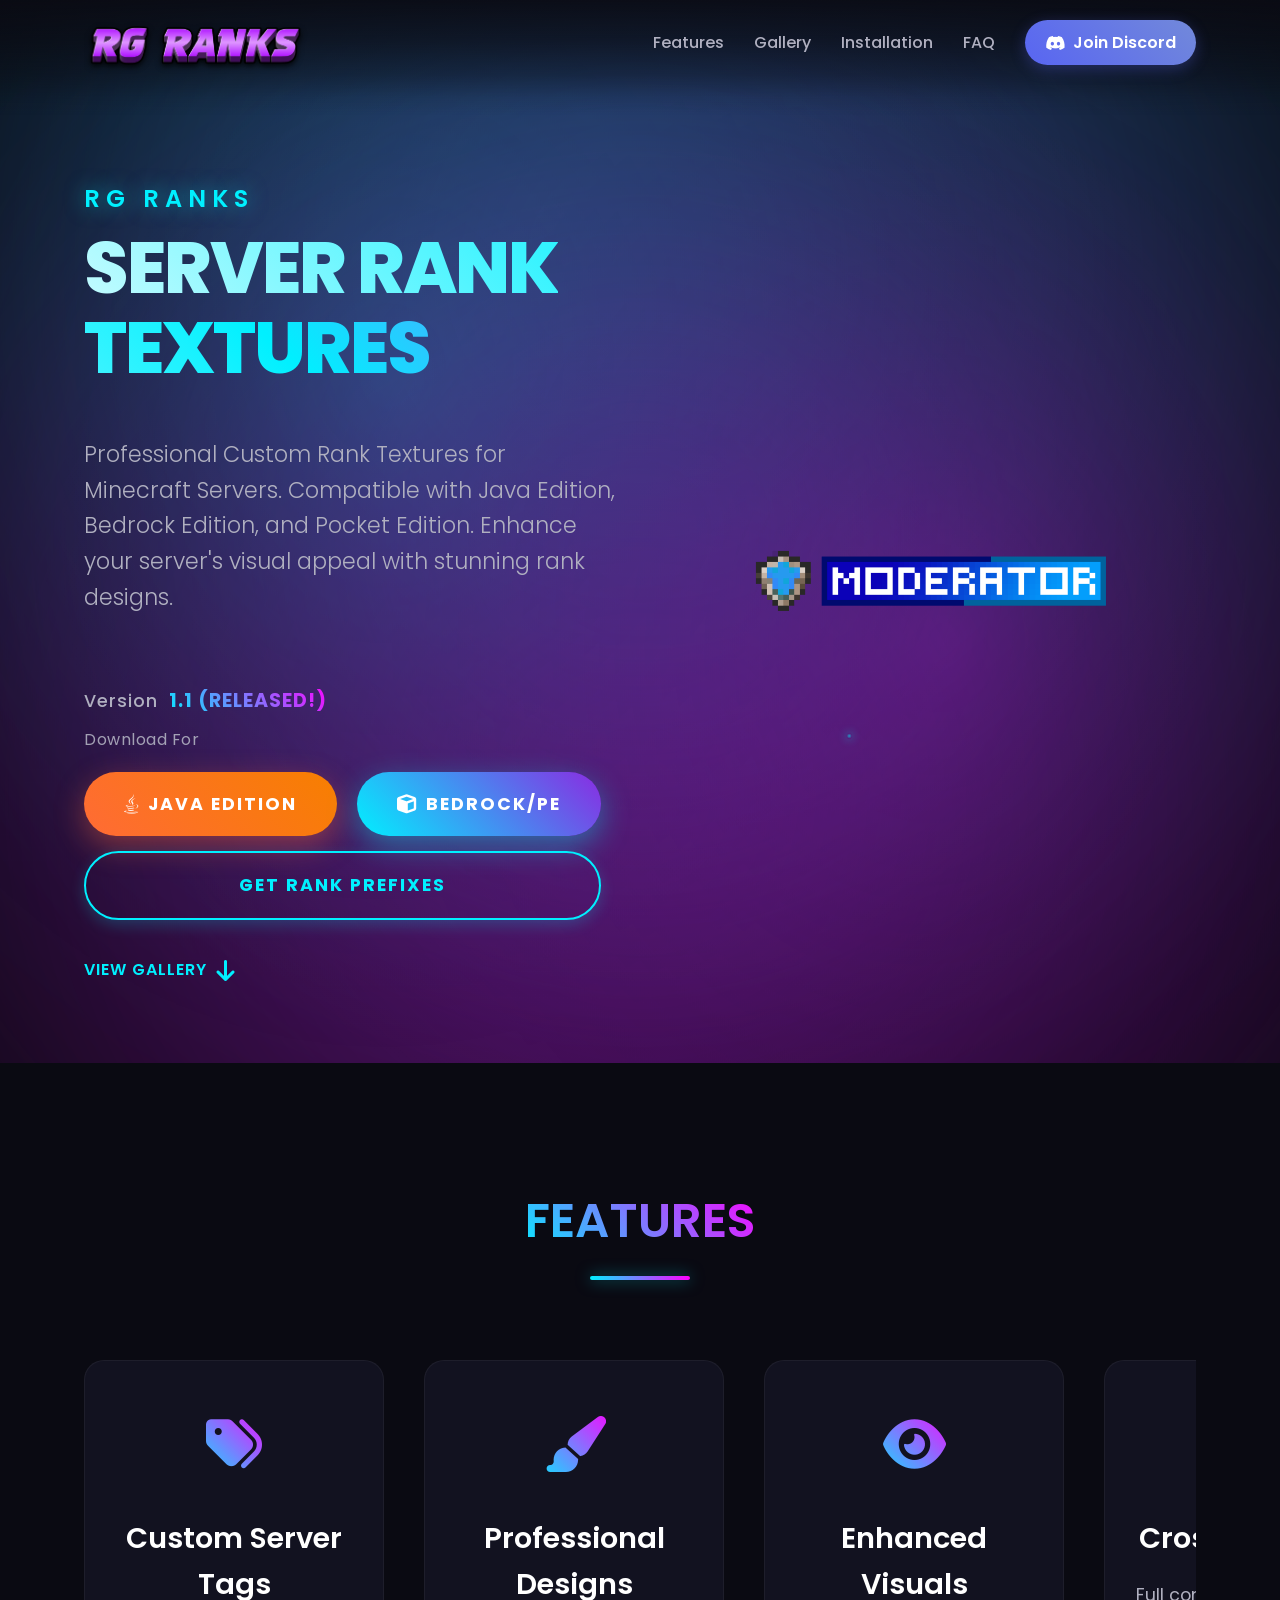
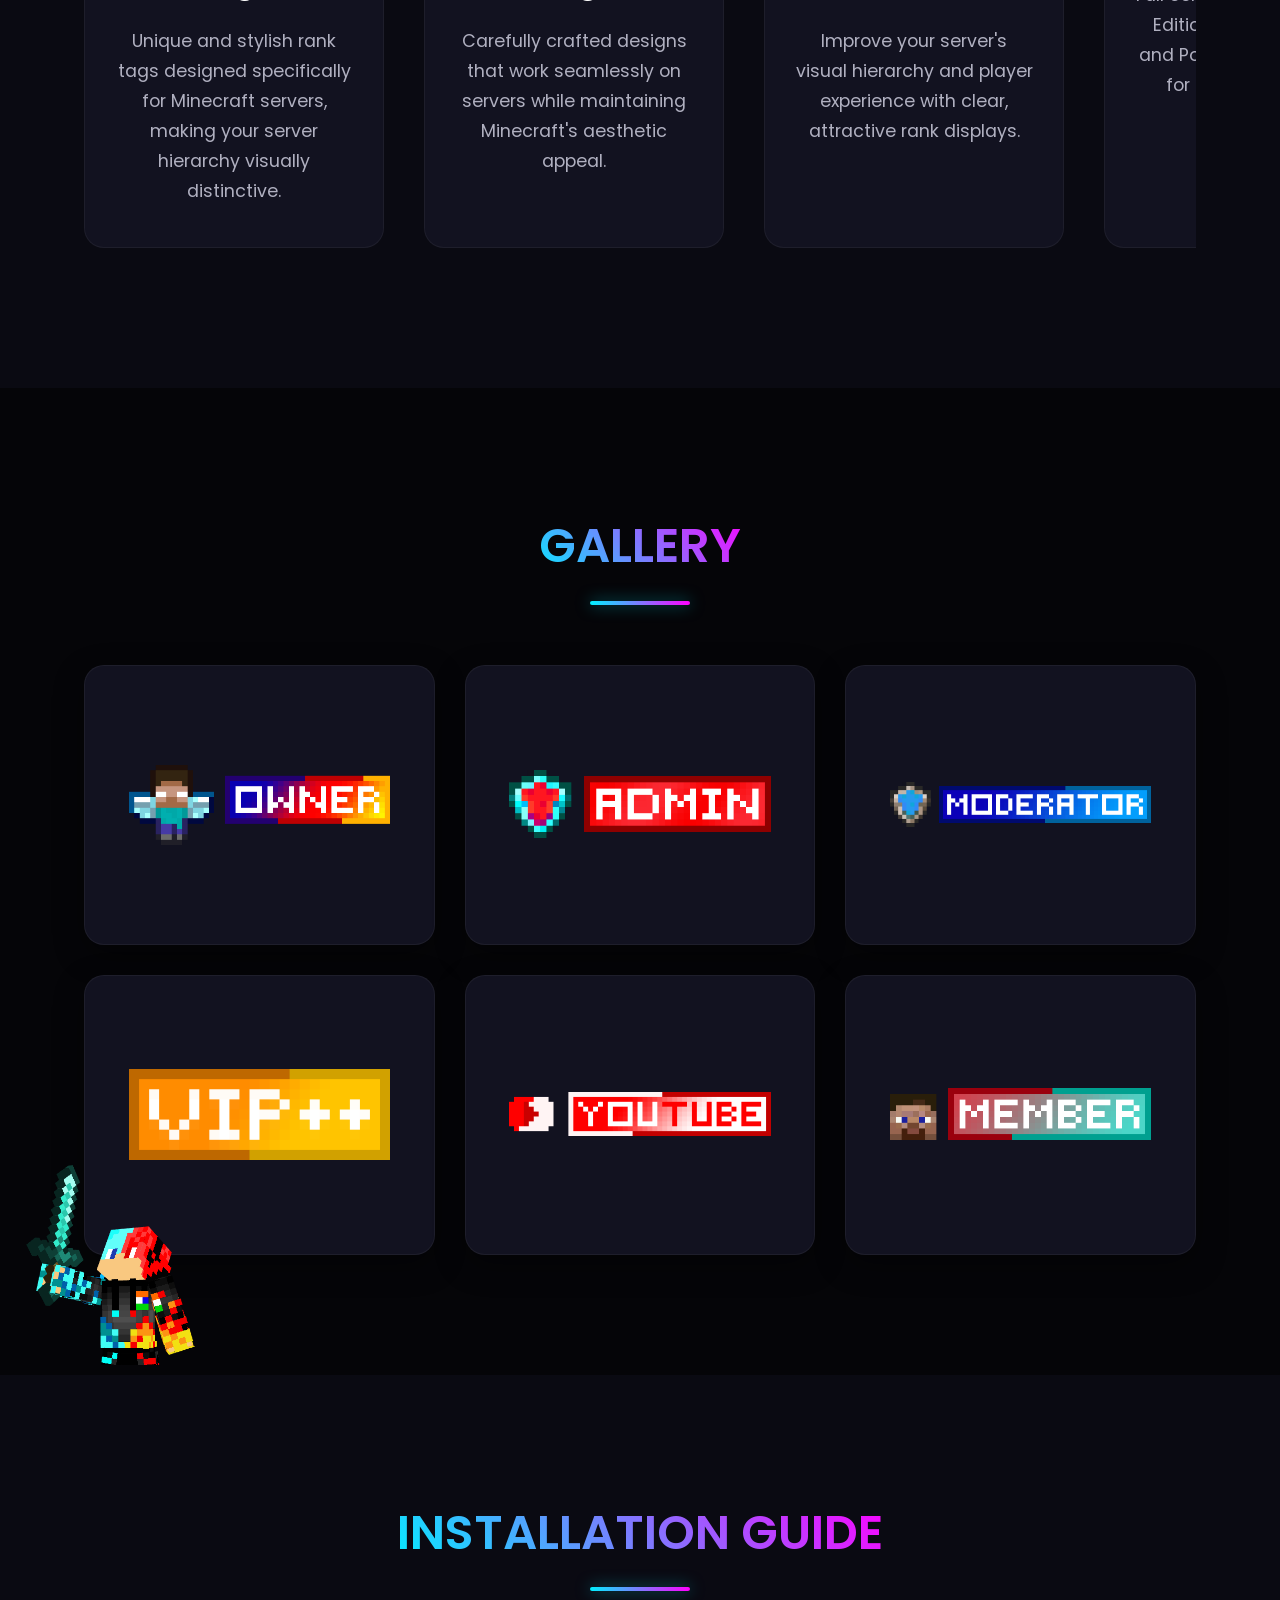
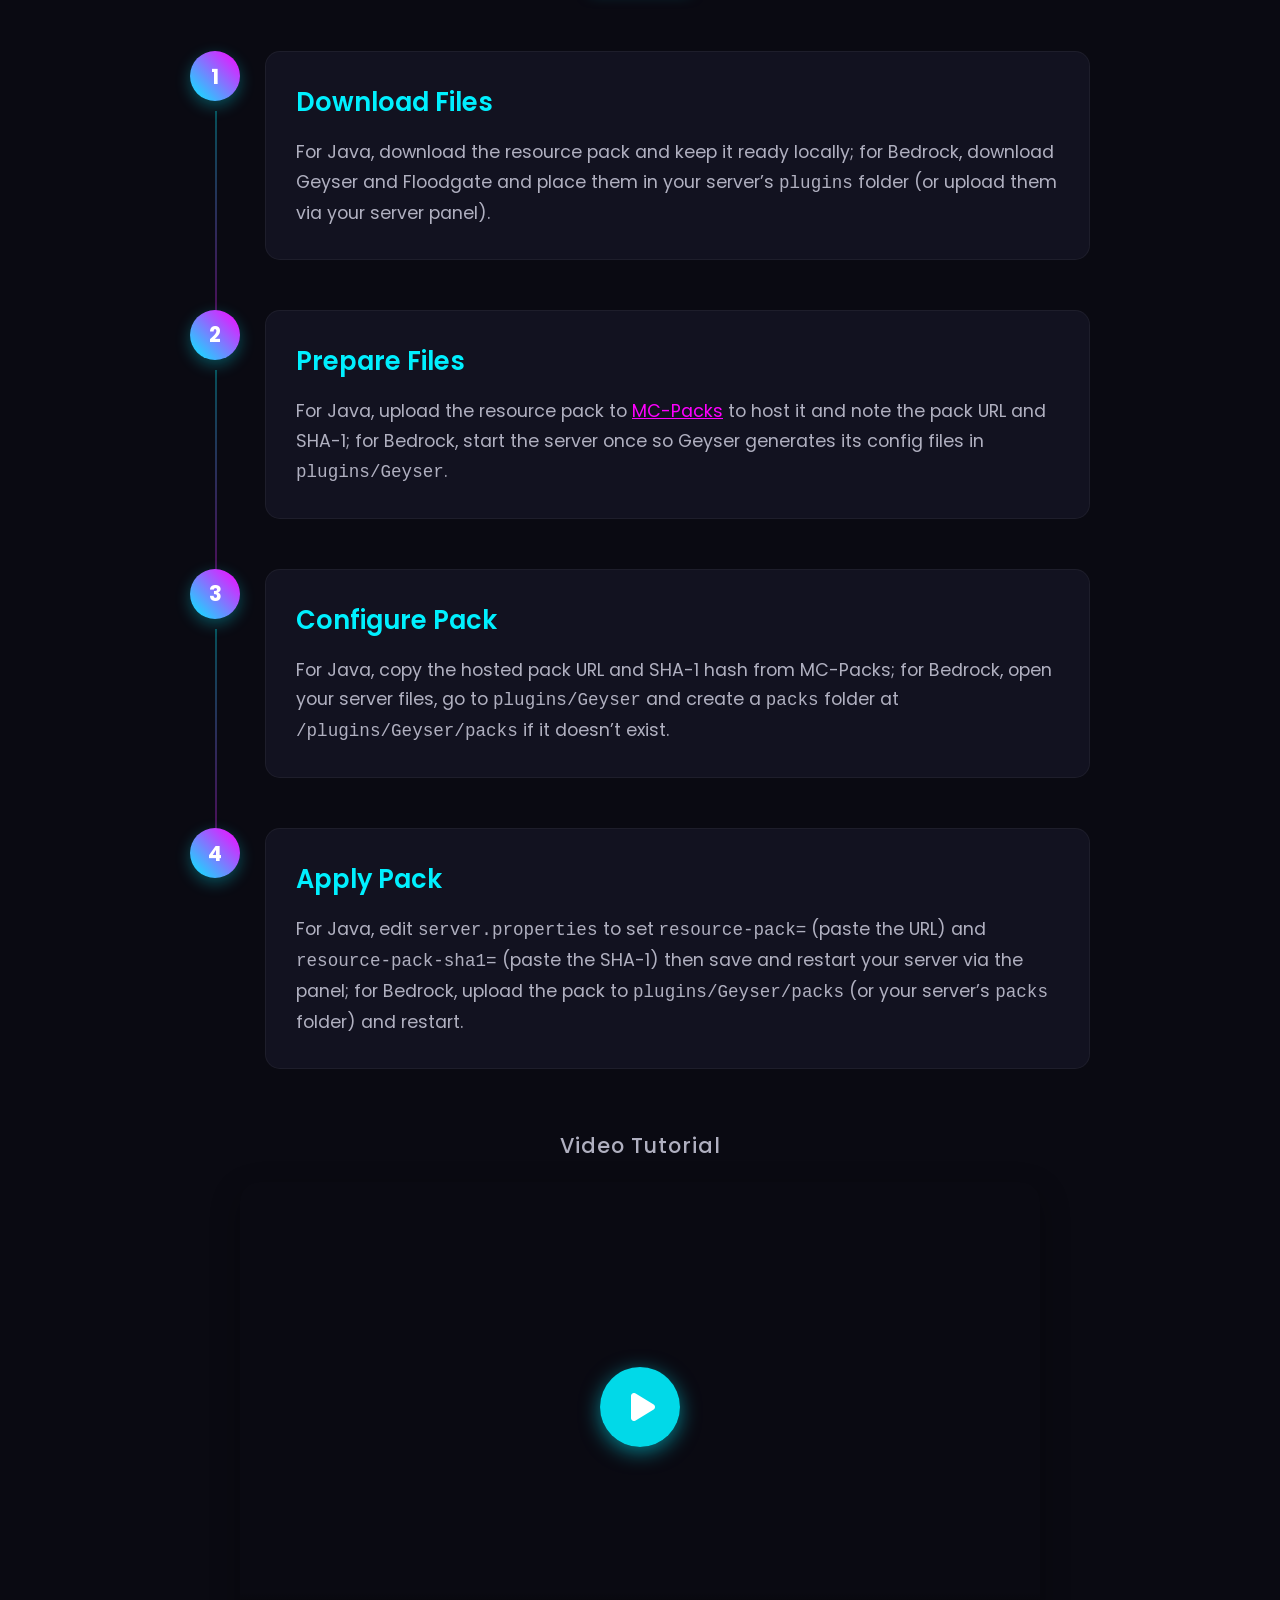
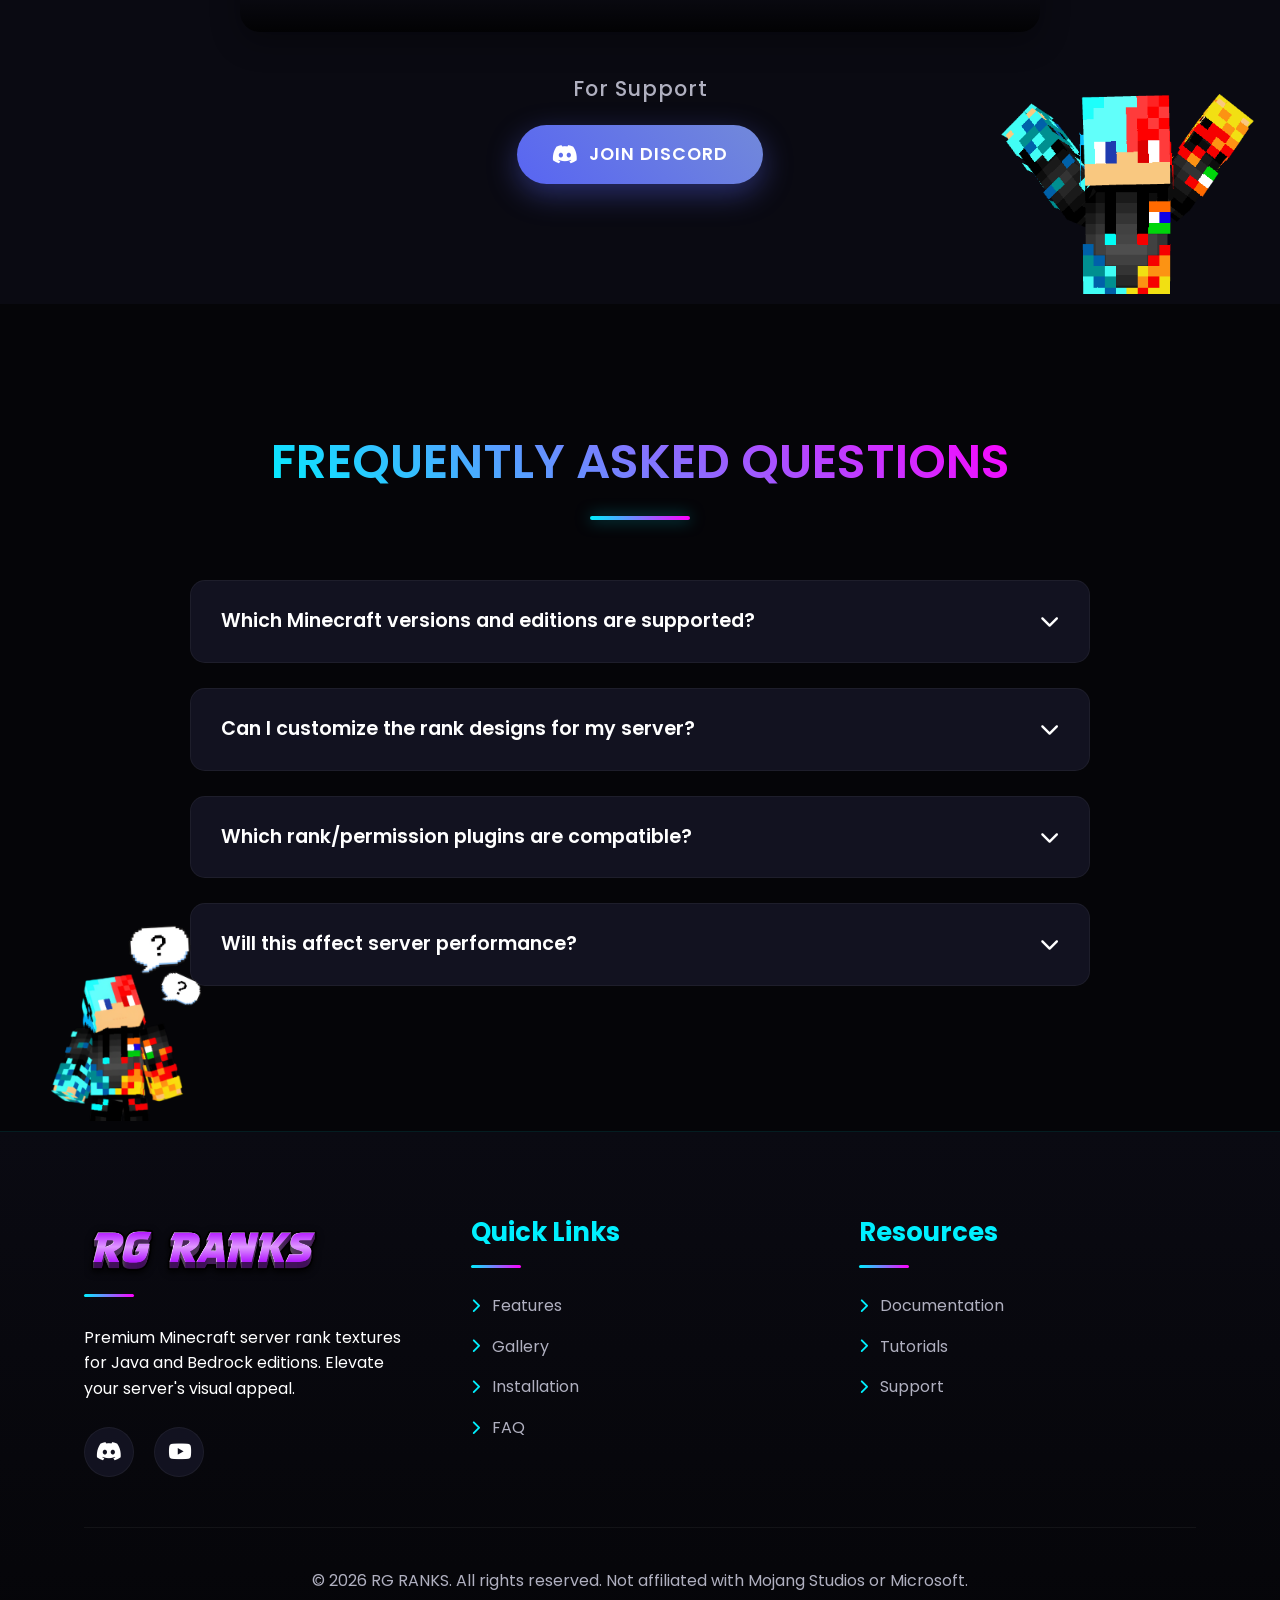
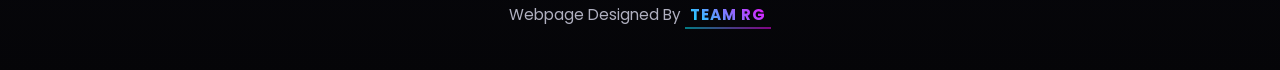
==== index.html @ d9a9a164 "Updated" ====
<!DOCTYPE html>
<html lang="en">

<head>
    <meta charset="UTF-8">
    <meta name="viewport" content="width=device-width, initial-scale=1.0">
    <meta name="description"
        content="RG RANKS - Professional Custom Rank Textures for Minecraft Servers. Compatible with Java, Bedrock, and Pocket Edition.">
    <meta http-equiv="X-UA-Compatible" content="IE=edge">
    <title>RG RANKS - Custom Minecraft Server Rank Textures</title>
    <link rel="icon" type="image/png" href="./assets/images/favicon.png">

    <!-- Google Fonts -->
    <link rel="preconnect" href="https://fonts.googleapis.com">
    <link rel="preconnect" href="https://fonts.gstatic.com" crossorigin>
    <link href="https://fonts.googleapis.com/css2?family=Poppins:wght@300;400;500;600;700&display=swap"
        rel="stylesheet">

    <!-- Font Awesome Icons with fallback -->
    <link rel="stylesheet" href="https://cdnjs.cloudflare.com/ajax/libs/font-awesome/6.4.0/css/all.min.css"
        integrity="sha512-iecdLmaskl7CVkqkXNQ/ZH/XLlvWZOJyj7Yy7tcenmpD1ypASozpmT/E0iPtmFIB46ZmdtAc9eNBvH0H/ZpiBw=="
        crossorigin="anonymous" referrerpolicy="no-referrer" />

    <!-- Fallback for Font Awesome -->
    <script>
        (function () {
            var cssLink = document.querySelector('link[href*="font-awesome"]');
            cssLink.onerror = function () {
                console.warn('Font Awesome CDN failed, icons may not display correctly');
            };
        })();
    </script>

    <!-- Custom Styles -->
    <link rel="stylesheet" href="./assets/css/styles.css">

    <!-- Ad-Sense Config -->
    <script async src="https://pagead2.googlesyndication.com/pagead/js/adsbygoogle.js?client=ca-pub-5215705394977140"
        crossorigin="anonymous"></script>

</head>

<body>
    <!-- Countdown Overlay -->
    <div id="countdownOverlay" class="countdown-overlay">
        <div class="countdown-overlay-content">
            <h2 class="countdown-overlay-title">Version <span id="countdownVersionOverlay"></span> Releasing In</h2>
            <div id="countdownTimerOverlay" class="countdown-timer-overlay-container">
                <div class="timer-unit"><span id="daysOverlay">00</span><label>DAYS</label></div>
                <div class="timer-unit"><span id="hoursOverlay">00</span><label>HOURS</label></div>
                <div class="timer-unit"><span id="minutesOverlay">00</span><label>MINS</label></div>
                <div class="timer-unit"><span id="secondsOverlay">00</span><label>SECS</label></div>
            </div>
            <button id="continueBtn" class="btn btn-secondary">CONTINUE TO THE SITE</button>
        </div>
    </div>
    <!-- Loading Screen -->
    <div class="loader-wrapper" id="loader">
        <div class="loader-container">
            <div class="loader-circle"></div>
            <div class="loader-logo">RG</div>
        </div>
    </div>

    <!-- Scroll to Top Button -->
    <div class="scroll-top" id="scrollTop">
        <i class="fas fa-arrow-up"></i>
    </div>

    <!-- Header -->
    <header id="header">
        <div class="container">
            <nav>
                <a href="#" class="logo-link"><img src="./assets/images/icon.png" alt="RG RANKS" class="logo-img"></a>
                <div class="nav-wrapper">
                    <div class="nav-links">
                        <a href="#features" data-nav>Features</a>
                        <a href="#gallery" data-nav>Gallery</a>
                        <a href="#installation" data-nav>Installation</a>
                        <a href="#faq" data-nav>FAQ</a>
                    </div>
                    <a href="#" class="discord-btn" id="discordBtn" target="_blank" rel="noopener noreferrer">
                        <i class="fab fa-discord"></i>
                        <span>Join Discord</span>
                    </a>
                    <button class="mobile-menu-btn" id="mobileMenuBtn" aria-label="Toggle Menu">
                        <span></span>
                        <span></span>
                        <span></span>
                    </button>
                </div>
            </nav>
        </div>
        <!-- Mobile Menu -->
        <div class="mobile-menu" id="mobileMenu">
            <div class="mobile-menu-content">
                <a href="#features" data-nav>Features</a>
                <a href="#gallery" data-nav>Gallery</a>
                <a href="#installation" data-nav>Installation</a>
                <a href="#faq" data-nav>FAQ</a>
                <a href="#" class="mobile-discord-btn" id="mobileDiscordBtn" target="_blank" rel="noopener noreferrer">
                    <i class="fab fa-discord"></i>
                    Join Discord
                </a>
            </div>
        </div>
    </header>

    <!-- Hero Section -->
    <section class="hero" id="hero">
        <!-- Ambient Background Canvas -->
        <canvas id="ambientCanvas" class="ambient-canvas"></canvas>

        <!-- Flowing Gradient Layers -->
        <div class="gradient-layer gradient-1"></div>
        <div class="gradient-layer gradient-2"></div>
        <div class="gradient-layer gradient-3"></div>

        <div class="container">
            <div class="hero-content">
                <div class="hero-text">
                    <h1>
                        <span class="hero-subtitle">RG RANKS</span>
                        <span class="hero-title">Server Rank Textures</span>
                    </h1>
                    <p class="hero-description">Professional Custom Rank Textures for Minecraft Servers. Compatible with
                        Java Edition, Bedrock Edition, and Pocket Edition. Enhance your server's visual appeal with
                        stunning rank designs.</p>

                    <!-- Dynamic Content: Countdown or Download Buttons -->
                    <div id="heroDynamicContent">
                        <!-- This will be populated by main.js -->
                    </div>

                    <!-- View Gallery Link -->
                    <a href="#gallery" class="view-gallery-link" id="viewGalleryLink">
                        <span>VIEW GALLERY</span>
                        <i class="fas fa-arrow-down"></i>
                    </a>
                </div>
                <div class="hero-visual">
                    <div class="rank-image-cycler" id="rankImageCycler">
                        <!-- Rank images will be injected here by JavaScript -->
                    </div>
                    <div class="particles-container" id="particlesContainer"></div>
                </div>
            </div>
        </div>
    </section>

    <!-- Features Section -->
    <section id="features" class="features-section">
        <div class="container">

            <h2 class="section-title animate-on-scroll">
                <span class="title-gradient">FEATURES</span>
            </h2>
            <div class="features-carousel-container">
                <div class="features-carousel-wrapper">
                    <div class="features-grid">
                        <div class="feature-card animate-on-scroll" data-delay="0.1">
                            <div class="feature-icon">
                                <i class="fas fa-tags"></i>
                            </div>
                            <h3>Custom Server Tags</h3>
                            <p>Unique and stylish rank tags designed specifically for Minecraft servers, making your
                                server hierarchy visually distinctive.</p>
                            <div class="feature-hover-effect"></div>
                        </div>
                        <div class="feature-card animate-on-scroll" data-delay="0.2">
                            <div class="feature-icon">
                                <i class="fas fa-paint-brush"></i>
                            </div>
                            <h3>Professional Designs</h3>
                            <p>Carefully crafted designs that work seamlessly on servers while maintaining Minecraft's
                                aesthetic appeal.</p>
                            <div class="feature-hover-effect"></div>
                        </div>
                        <div class="feature-card animate-on-scroll" data-delay="0.3">
                            <div class="feature-icon">
                                <i class="fas fa-eye"></i>
                            </div>
                            <h3>Enhanced Visuals</h3>
                            <p>Improve your server's visual hierarchy and player experience with clear, attractive rank
                                displays.</p>
                            <div class="feature-hover-effect"></div>
                        </div>
                        <div class="feature-card animate-on-scroll" data-delay="0.4">
                            <div class="feature-icon">
                                <i class="fas fa-globe"></i>
                            </div>
                            <h3>Cross-Platform</h3>
                            <p>Full compatibility with Java Edition, Bedrock Edition, and Pocket Edition servers for
                                maximum reach.</p>
                            <div class="feature-hover-effect"></div>
                        </div>
                        <!-- Duplicated for seamless loop -->
                        <div class="feature-card animate-on-scroll" data-delay="0.1">
                            <div class="feature-icon">
                                <i class="fas fa-tags"></i>
                            </div>
                            <h3>Custom Server Tags</h3>
                            <p>Unique and stylish rank tags designed specifically for Minecraft servers, making your
                                server hierarchy visually distinctive.</p>
                            <div class="feature-hover-effect"></div>
                        </div>
                        <div class="feature-card animate-on-scroll" data-delay="0.2">
                            <div class="feature-icon">
                                <i class="fas fa-paint-brush"></i>
                            </div>
                            <h3>Professional Designs</h3>
                            <p>Carefully crafted designs that work seamlessly on servers while maintaining Minecraft's
                                aesthetic appeal.</p>
                            <div class="feature-hover-effect"></div>
                        </div>
                        <div class="feature-card animate-on-scroll" data-delay="0.3">
                            <div class="feature-icon">
                                <i class="fas fa-eye"></i>
                            </div>
                            <h3>Enhanced Visuals</h3>
                            <p>Improve your server's visual hierarchy and player experience with clear, attractive rank
                                displays.</p>
                            <div class="feature-hover-effect"></div>
                        </div>
                        <div class="feature-card animate-on-scroll" data-delay="0.4">
                            <div class="feature-icon">
                                <i class="fas fa-globe"></i>
                            </div>
                            <h3>Cross-Platform</h3>
                            <p>Full compatibility with Java Edition, Bedrock Edition, and Pocket Edition servers for
                                maximum reach.</p>
                            <div class="feature-hover-effect"></div>
                        </div>
                    </div>
                </div>
    </section>

    <!-- Gallery Section -->
    <section id="gallery" class="gallery-section">
        <div class="container">
            <h2 class="section-title animate-on-scroll">
                <span class="title-gradient">GALLERY</span>
            </h2>
            <div class="gallery-grid" id="galleryGrid">
                <!-- Gallery items will be dynamically inserted here -->
            </div>
        </div>
        <img src="./assets/images/sword-pose.png" alt="" class="section-pose-img pose-sword" aria-hidden="true">
    </section>

    <!-- Installation Guide -->
    <section id="installation" class="installation-section">
        <div class="container">
            <h2 class="section-title animate-on-scroll">
                <span class="title-gradient">INSTALLATION GUIDE</span>
            </h2>
            <div class="installation-steps">
                <div class="step animate-on-scroll" data-step="1">
                    <div class="step-number"><span>1</span></div>
                    <div class="step-content">
                        <h3>Download Files</h3>
                        <p>For Java, download the resource pack and keep it ready locally; for Bedrock, download Geyser
                            and Floodgate and place them in your server’s <code>plugins</code> folder (or upload them
                            via your server panel).</p>
                    </div>
                </div>

                <div class="step animate-on-scroll" data-step="2">
                    <div class="step-number"><span>2</span></div>
                    <div class="step-content">
                        <h3>Prepare Files</h3>
                        <p>For Java, upload the resource pack to <a href="https://mc-packs.net/"
                                style="color:#FF00FF;">MC-Packs</a> to host it and note the pack URL and SHA-1; for
                            Bedrock, start the server once so Geyser generates its config files in
                            <code>plugins/Geyser</code>.
                        </p>
                    </div>
                </div>

                <div class="step animate-on-scroll" data-step="3">
                    <div class="step-number"><span>3</span></div>
                    <div class="step-content">
                        <h3>Configure Pack</h3>
                        <p>For Java, copy the hosted pack URL and SHA-1 hash from MC-Packs; for Bedrock, open your
                            server files, go to <code>plugins/Geyser</code> and create a <code>packs</code> folder at
                            <code>/plugins/Geyser/packs</code> if it doesn’t exist.
                        </p>
                    </div>
                </div>

                <div class="step animate-on-scroll" data-step="4">
                    <div class="step-number"><span>4</span></div>
                    <div class="step-content">
                        <h3>Apply Pack</h3>
                        <p>For Java, edit <code>server.properties</code> to set <code>resource-pack=</code> (paste the
                            URL) and <code>resource-pack-sha1=</code> (paste the SHA-1) then save and restart your
                            server via the panel; for Bedrock, upload the pack to <code>plugins/Geyser/packs</code> (or
                            your server’s <code>packs</code> folder) and restart.</p>
                    </div>
                </div>
            </div>

            <!-- Tutorial Video Section -->
            <div class="tutorial-section">
                <h3 class="tutorial-heading">Video Tutorial</h3>
                <div class="tutorial-video-box" id="videoThumbnail">
                    <div class="video-thumbnail">
                        <div class="play-button">
                            <i class="fas fa-play"></i>
                        </div>
                        <div class="video-overlay">
                            <span id="videoTitle">Watch Tutorial</span>
                        </div>
                    </div>
                </div>
                <div class="support-section">
                    <p class="support-text">For Support</p>
                    <a href="#" class="btn-support-discord" id="supportDiscordBtn" target="_blank"
                        rel="noopener noreferrer">
                        <i class="fab fa-discord"></i>
                        <span>Join Discord</span>
                    </a>
                </div>
            </div>
        </div>
        <img src="./assets/images/joy-pose.png" alt="" class="section-pose-img pose-joy" aria-hidden="true">
    </section>

    <!-- FAQ Section -->
    <section id="faq" class="faq-section">
        <div class="container">
            <h2 class="section-title animate-on-scroll">
                <span class="title-gradient">FREQUENTLY ASKED QUESTIONS</span>
            </h2>
            <div class="faq-container" id="faqContainer">
                <!-- FAQ items will be dynamically inserted here -->
            </div>
        </div>
        <img src="./assets/images/thinking-pose.png" alt="" class="section-pose-img pose-thinking" aria-hidden="true">
    </section>

    <!-- Footer -->
    <footer class="footer">
        <div class="container">
            <div class="footer-content">
                <div class="footer-section">
                    <div class="footer-logo-container">
                        <img src="./assets/images/icon.png" alt="RG RANKS" class="footer-logo-img">
                    </div>
                    <p>Premium Minecraft server rank textures for Java and Bedrock editions. Elevate your server's
                        visual appeal.</p>
                    <div class="social-links" id="socialLinks">
                        <!-- Social links will be dynamically inserted here -->
                    </div>
                </div>
                <div class="footer-section">
                    <h3>Quick Links</h3>
                    <ul class="footer-links">
                        <li><a href="#features"><i class="fas fa-chevron-right"></i> Features</a></li>
                        <li><a href="#gallery"><i class="fas fa-chevron-right"></i> Gallery</a></li>
                        <li><a href="#installation"><i class="fas fa-chevron-right"></i> Installation</a></li>
                        <li><a href="#faq"><i class="fas fa-chevron-right"></i> FAQ</a></li>
                    </ul>
                </div>
                <div class="footer-section">
                    <h3>Resources</h3>
                    <ul class="footer-links">
                        <li><a href="#" data-resource="documentation"><i class="fas fa-chevron-right"></i>
                                Documentation</a></li>
                        <li><a href="#" data-resource="tutorials"><i class="fas fa-chevron-right"></i> Tutorials</a>
                        </li>
                        <li><a href="#" data-resource="support"><i class="fas fa-chevron-right"></i> Support</a></li>
                        <!-- Community button removed as requested -->
                    </ul>
                </div>
            </div>
            <div class="copyright">
                <p id="copyrightText">&copy; 2024 RG RANKS. All rights reserved. Not affiliated with Mojang Studios or
                    Microsoft.</p>
                <p class="credits">Webpage Designed By <span class="team-highlight">TEAM RG</span></p>
            </div>
        </div>
    </footer>

    <!-- JavaScript Files -->
    <script src="./assets/js/config.js"></script>
    <script src="./assets/js/main.js"></script>
</body>
</html>
---- assets/css/styles.css ----
/* RG RANKS - Main Stylesheet */


/* CSS Variables */
:root {
    --dark-bg: #0a0a12;
    --darker-bg: #050508;
    --card-bg: #121220;
    --accent-cyan: #00f0ff;
    --accent-magenta: #ff00ff;
    --accent-purple: #8a2be2;
    --text-primary: #ffffff;
    --text-secondary: #b0b0c0;
    --header-height: 85px;
    /* Increased to "little more thick" */
    --transition-speed: 0.3s;
    --border-radius: 15px;
    --box-shadow: 0 10px 30px rgba(0, 0, 0, 0.4);
    /* Darker shadow */
    --box-shadow-hover: 0 15px 40px rgba(0, 0, 0, 0.6);
}

/* Reset and Base Styles */
* {
    margin: 0;
    padding: 0;
    box-sizing: border-box;
}

html {
    scroll-behavior: smooth;
}

body {
    font-family: 'Poppins', 'Segoe UI', Tahoma, Geneva, Verdana, sans-serif;
    background-color: var(--dark-bg);
    color: var(--text-primary);
    line-height: 1.6;
    overflow-x: hidden;
    position: relative;
}

/* Remove tap highlight effect */
* {
    -webkit-tap-highlight-color: rgba(255, 255, 255, 0) !important;
    -webkit-focus-ring-color: rgba(255, 255, 255, 0) !important;
    outline: none !important;
}

/* Container */
.container {
    width: 90%;
    max-width: 1200px;
    margin: 0 auto;
    padding: 0 20px;
}

@media (max-width: 768px) {
    .container {
        width: 95%;
        padding: 0 15px;
    }
}

/* Loading Screen - New Design with RG text and rotating circle */
.loader-wrapper {
    position: fixed;
    top: 0;
    left: 0;
    width: 100%;
    height: 100%;
    background: var(--dark-bg);
    display: flex;
    align-items: center;
    justify-content: center;
    z-index: 10000;
    transition: opacity 0.5s ease, visibility 0.5s ease;
}

.loader-wrapper.fade-out {
    opacity: 0;
    visibility: hidden;
    pointer-events: none;
}

.loader-container {
    position: relative;
    width: 120px;
    height: 120px;
    display: flex;
    align-items: center;
    justify-content: center;
}

.loader-logo {
    font-size: 2.5rem;
    font-weight: 800;
    background: linear-gradient(45deg, var(--accent-cyan), var(--accent-magenta));
    -webkit-background-clip: text;
    -webkit-text-fill-color: transparent;
    background-clip: text;
    z-index: 2;
    position: relative;
}

.loader-circle {
    position: absolute;
    width: 100%;
    height: 100%;
    border: 3px solid transparent;
    border-top-color: var(--accent-cyan);
    border-bottom-color: var(--accent-magenta);
    border-radius: 50%;
    animation: loaderRotate 1.5s linear infinite;
}

@keyframes loaderRotate {
    0% {
        transform: rotate(0deg);
    }

    100% {
        transform: rotate(360deg);
    }
}

/* Header */
header {
    background-color: transparent;
    backdrop-filter: none;
    position: fixed;
    width: 100%;
    z-index: 1000;
    padding: 10px 0;
    border-bottom: 1px solid transparent;
    transition: background-color 0.5s ease, backdrop-filter 0.5s ease, border-bottom-color 0.5s ease, box-shadow 0.5s ease;
}

/* Gradient fade overlay — animated via opacity to avoid flash */
header::before {
    content: '';
    position: absolute;
    top: 0;
    left: 0;
    right: 0;
    bottom: -30px;
    background: linear-gradient(to bottom,
            rgba(10, 10, 18, 0.92) 0%,
            rgba(10, 10, 18, 0.7) 35%,
            rgba(10, 10, 18, 0.4) 65%,
            rgba(10, 10, 18, 0.1) 85%,
            transparent 100%);
    z-index: -1;
    pointer-events: none;
    transition: opacity 0.5s ease;
    opacity: 1;
}

header.scrolled {
    background-color: rgba(10, 10, 18, 0.98);
    backdrop-filter: blur(10px);
    border-bottom-color: rgba(0, 240, 255, 0.1);
    box-shadow: 0 5px 20px rgba(0, 0, 0, 0.3);
}

header.scrolled::before {
    opacity: 0;
}

/* Solid header when mobile menu is open — instant on, smooth off */
header.menu-open {
    background-color: rgba(10, 10, 18, 0.98);
    backdrop-filter: blur(10px);
    transition: background-color 0s, backdrop-filter 0s, border-bottom-color 0s, box-shadow 0s;
}

header.menu-open::before {
    opacity: 0;
    transition: opacity 0s;
}

nav {
    display: flex;
    justify-content: space-between;
    align-items: center;
}

.logo-link {
    display: flex;
    align-items: center;
    text-decoration: none;
}

.logo-img {
    height: 65px;
    /* Increased from 50px */
    width: auto;
    object-fit: contain;
    transition: transform 0.3s ease;
}

.logo-img:hover {
    transform: scale(1.1);
}

.nav-wrapper {
    display: flex;
    align-items: center;
    gap: 30px;
}

.nav-links {
    display: flex;
    gap: 30px;
}

.nav-links a {
    color: var(--text-secondary);
    text-decoration: none;
    font-weight: 500;
    transition: all var(--transition-speed) ease;
    position: relative;
    padding: 5px 0;
}

.nav-links a:hover {
    color: var(--accent-cyan);
    transform: translateY(-2px);
}

.nav-links a::after {
    content: '';
    position: absolute;
    bottom: 0;
    left: 0;
    width: 0;
    height: 2px;
    background: linear-gradient(90deg, var(--accent-cyan), var(--accent-magenta));
    transition: width var(--transition-speed) ease;
}

.nav-links a:hover::after {
    width: 100%;
}

.discord-btn {
    padding: 10px 20px;
    background: linear-gradient(45deg, #5865F2, #7289DA);
    color: white;
    border-radius: 25px;
    text-decoration: none;
    font-weight: 600;
    transition: all var(--transition-speed) ease;
    display: flex;
    align-items: center;
    gap: 8px;
    box-shadow: 0 4px 15px rgba(88, 101, 242, 0.3);
}

.discord-btn:hover {
    transform: translateY(-3px);
    box-shadow: 0 6px 25px rgba(88, 101, 242, 0.5);
}

/* Mobile Menu */
.mobile-menu-btn {
    display: none;
    width: 40px;
    height: 40px;
    background: transparent;
    border: 2px solid rgba(0, 240, 255, 0.3);
    border-radius: 8px;
    cursor: pointer;
    position: relative;
    transition: all var(--transition-speed) ease;
}

.mobile-menu-btn:hover {
    border-color: var(--accent-cyan);
    background: rgba(0, 240, 255, 0.05);
}

.mobile-menu-btn span {
    display: block;
    width: 22px;
    height: 2px;
    background: var(--text-primary);
    position: absolute;
    left: 50%;
    transform: translateX(-50%);
    transition: all var(--transition-speed) ease;
}

.mobile-menu-btn span:nth-child(1) {
    top: 11px;
}

.mobile-menu-btn span:nth-child(2) {
    top: 50%;
    transform: translate(-50%, -50%);
}

.mobile-menu-btn span:nth-child(3) {
    bottom: 11px;
}

.mobile-menu-btn.active span:nth-child(1) {
    top: 50%;
    transform: translate(-50%, -50%) rotate(45deg);
}

.mobile-menu-btn.active span:nth-child(2) {
    opacity: 0;
}

.mobile-menu-btn.active span:nth-child(3) {
    bottom: 50%;
    transform: translate(-50%, 50%) rotate(-45deg);
}

.mobile-menu {
    position: fixed;
    top: var(--header-height);
    left: 0;
    width: 100%;
    background: linear-gradient(to bottom, rgba(10, 10, 18, 0.85) 0%, rgba(10, 10, 18, 0.7) 100%);
    backdrop-filter: blur(6px);
    transform: translateY(-100%);
    transition: transform var(--transition-speed) ease, background 0.5s ease, backdrop-filter 0.5s ease;
    border-bottom: 2px solid var(--accent-cyan);
    z-index: 999;
    opacity: 0;
    pointer-events: none;
}

/* Solid mobile menu when header is scrolled or menu is open */
header.scrolled .mobile-menu,
header.menu-open .mobile-menu {
    background: rgba(10, 10, 18, 0.98);
    backdrop-filter: blur(10px);
}

.mobile-menu.active {
    transform: translateY(0);
    opacity: 1;
    pointer-events: all;
}

.mobile-menu-content {
    padding: 20px;
    display: flex;
    flex-direction: column;
    gap: 15px;
}

.mobile-menu-content a {
    color: var(--text-primary);
    text-decoration: none;
    font-size: 1.1rem;
    padding: 12px 20px;
    border-radius: 10px;
    transition: all var(--transition-speed) ease;
    display: block;
    border: 1px solid transparent;
}

.mobile-menu-content a:hover {
    background: rgba(0, 240, 255, 0.1);
    color: var(--accent-cyan);
    border-color: rgba(0, 240, 255, 0.3);
    transform: translateX(5px);
}

.mobile-discord-btn {
    background: linear-gradient(45deg, #5865F2, #7289DA);
    color: white !important;
    padding: 15px;
    border-radius: 10px;
    text-align: center;
    font-weight: 600;
    display: flex;
    align-items: center;
    justify-content: center;
    gap: 10px;
    margin-top: 10px;
}

/* Hero Section */
.hero {
    min-height: 100vh;
    display: flex;
    align-items: center;
    position: relative;
    overflow: hidden;
    background: radial-gradient(circle at center, var(--darker-bg) 0%, var(--dark-bg) 70%);
    padding: 180px 0 80px;
}

/* Fixed padding for small screens to prevent navbar overlap */
/* Fixed padding for small screens to prevent navbar overlap */
@media (max-width: 768px) {
    .hero {
        padding-top: 120px;
        /* Slight increase for better breathing room */
        padding-bottom: 60px;
    }
}

/* Ambient Canvas */
.ambient-canvas {
    position: absolute;
    top: 0;
    left: 0;
    width: 100%;
    height: 100%;
    z-index: 1;
    opacity: 0.8;
}

/* Gradient Layers */
.gradient-layer {
    position: absolute;
    width: 150%;
    height: 150%;
    border-radius: 50%;
    filter: blur(100px);
    opacity: 0.3;
    animation: floatGradient 20s ease-in-out infinite;
}

.gradient-1 {
    background: radial-gradient(circle, var(--accent-cyan) 0%, transparent 70%);
    top: -50%;
    left: -25%;
    animation-duration: 25s;
}

.gradient-2 {
    background: radial-gradient(circle, var(--accent-magenta) 0%, transparent 70%);
    bottom: -50%;
    right: -25%;
    animation-duration: 30s;
    animation-delay: -5s;
}

.gradient-3 {
    background: radial-gradient(circle, var(--accent-purple) 0%, transparent 70%);
    top: 50%;
    left: 50%;
    transform: translate(-50%, -50%);
    animation-duration: 35s;
    animation-delay: -10s;
}

@keyframes floatGradient {

    0%,
    100% {
        transform: translate(0, 0) scale(1) rotate(0deg);
    }

    33% {
        transform: translate(30px, -30px) scale(1.1) rotate(120deg);
    }

    66% {
        transform: translate(-20px, 20px) scale(0.9) rotate(240deg);
    }
}

.hero-content {
    display: flex;
    align-items: center;
    justify-content: space-between;
    width: 100%;
    gap: 50px;
    position: relative;
    z-index: 2;
}

.hero-text {
    flex: 1;
    max-width: 600px;
    text-align: left;
}

/* Hero title styling with adjusted gap */
.hero h1 {
    margin-bottom: 30px;
}

.hero-subtitle {
    display: block;
    font-size: 1.5rem;
    letter-spacing: 6px;
    margin-bottom: 10px;
    /* Reduced gap between titles */
    color: var(--accent-cyan);
    text-shadow: 0 0 20px rgba(0, 240, 255, 0.5);
    animation: glowPulse 2s ease-in-out infinite;
}

@keyframes glowPulse {

    0%,
    100% {
        text-shadow: 0 0 20px rgba(0, 240, 255, 0.5);
    }

    50% {
        text-shadow: 0 0 30px rgba(0, 240, 255, 0.8),
            0 0 40px rgba(0, 240, 255, 0.4);
    }
}

.hero-title {
    font-size: clamp(3rem, 8vw, 4.5rem);
    /* Fluid typography */
    font-weight: 800;
    letter-spacing: -2px;
    text-transform: uppercase;
    background: linear-gradient(45deg, #ffffff, var(--accent-cyan), var(--accent-magenta), var(--accent-purple));
    -webkit-background-clip: text;
    -webkit-text-fill-color: transparent;
    background-clip: text;
    background-size: 300% 300%;
    animation: gradientShift 3s ease infinite;
    line-height: 1.1;
}

@keyframes gradientShift {
    0% {
        background-position: 0% 50%;
    }

    50% {
        background-position: 100% 50%;
    }

    100% {
        background-position: 0% 50%;
    }
}

.hero-description {
    font-size: 1.4rem;
    color: var(--text-secondary);
    margin: 20px 0 40px;
    font-weight: 300;
    line-height: 1.6;
}

/* Download Info Section */
.download-info {
    margin: 30px 0 20px 0;
    text-align: left;
}

.version-text {
    font-size: 1.1rem;
    color: var(--text-secondary);
    margin-bottom: 10px;
    font-weight: 500;
    letter-spacing: 1px;
}

.version-number {
    color: var(--accent-cyan);
    font-weight: 700;
    font-size: 1.2rem;
    padding: 0 5px;
    background: linear-gradient(45deg, var(--accent-cyan), var(--accent-magenta));
    -webkit-background-clip: text;
    -webkit-text-fill-color: transparent;
    background-clip: text;
    animation: versionGlow 2s ease-in-out infinite;
}

@keyframes versionGlow {

    0%,
    100% {
        filter: brightness(1);
    }

    50% {
        filter: brightness(1.2) drop-shadow(0 0 10px rgba(0, 240, 255, 0.5));
    }
}

.download-label {
    font-size: 1rem;
    color: var(--text-secondary);
    font-weight: 400;
    letter-spacing: 0.5px;
    opacity: 0.9;
}

.hero-buttons {
    display: flex;
    gap: 20px;
    flex-wrap: wrap;
}

.hero-buttons-extra {
    margin-top: 15px;
}

.rank-prefixes-btn {
    width: 100%;
    max-width: calc(100% - 0px);
    /* Fallback for no calc() */
}

/* Calculate max-width based on two buttons and the gap */
@media (min-width: 560px) {

    /* Adjust breakpoint as needed */
    .hero-buttons {
        display: inline-flex;
        /* To get the width of content */
        flex-wrap: nowrap;
    }

    .rank-prefixes-btn {
        width: 100%;
    }

    .hero-text {
        display: flex;
        flex-direction: column;
        align-items: flex-start;
    }
}

/* Mobile optimizations for buttons */
@media (max-width: 560px) {
    .hero-buttons {
        width: 100%;
        justify-content: center;
    }

    .btn {
        width: 100%;
    }

    .rank-prefixes-btn {
        width: 100% !important;
    }
}

/* Buttons - Fixed to prevent size changes on click */
.btn {
    display: inline-flex;
    align-items: center;
    justify-content: center;
    padding: 18px 40px;
    font-size: 1.1rem;
    font-weight: 700;
    border-radius: 50px;
    transition: box-shadow 0.3s ease, background 0.3s ease, border-color 0.3s ease;
    border: none;
    cursor: pointer;
    text-transform: uppercase;
    letter-spacing: 2px;
    position: relative;
    overflow: hidden;
    text-decoration: none;
    text-align: center;
    /* Fixed transform to only use translateY on hover, not affecting size */
    transform: translateY(0);
}

.btn span {
    position: relative;
    z-index: 1;
}

.btn i {
    margin-right: 8px;
    font-size: 1.2rem;
}

.btn-java {
    background: linear-gradient(45deg, #ff6b35, #f77f00);
    color: white;
    box-shadow: 0 10px 30px rgba(255, 107, 53, 0.4);
}

.btn-bedrock {
    background: linear-gradient(45deg, var(--accent-cyan), var(--accent-purple));
    color: white;
    box-shadow: 0 10px 30px rgba(0, 240, 255, 0.4);
}

.btn-secondary {
    background: transparent;
    color: var(--accent-cyan);
    border: 2px solid var(--accent-cyan);
    box-shadow: 0 5px 15px rgba(0, 240, 255, 0.2);
}

/* Hover states without transform scale */
.btn:hover {
    transform: translateY(-5px);
}

.btn-java:hover {
    box-shadow: 0 15px 40px rgba(255, 107, 53, 0.6);
}

.btn-bedrock:hover {
    box-shadow: 0 15px 40px rgba(138, 43, 226, 0.6);
}

.btn-secondary:hover {
    background: rgba(0, 240, 255, 0.1);
    box-shadow: 0 8px 25px rgba(0, 240, 255, 0.3);
}

/* Active/Click state - maintain size */
.btn:active {
    transform: translateY(-3px);
}

/* Button Ripple Effect - Fixed to not affect button size */
.ripple {
    position: absolute;
    border-radius: 50%;
    background: rgba(255, 255, 255, 0.5);
    animation: rippleAnimation 0.6s ease-out;
    pointer-events: none;
    transform: translate(-50%, -50%);
}

@keyframes rippleAnimation {
    to {
        width: 200px !important;
        height: 200px !important;
        opacity: 0;
    }
}

/* View Gallery Link */
.view-gallery-link {
    display: inline-flex;
    align-items: center;
    gap: 10px;
    margin-top: 30px;
    color: var(--accent-cyan);
    text-decoration: none;
    font-weight: 600;
    letter-spacing: 1px;
    transition: all var(--transition-speed) ease;
}

.view-gallery-link span {
    display: inline;
}

.view-gallery-link i {
    font-size: 1.5rem;
    animation: bounce 2s infinite;
}

.view-gallery-link:hover {
    color: var(--accent-magenta);
    transform: translateY(3px);
}

@keyframes bounce {

    0%,
    20%,
    50%,
    80%,
    100% {
        transform: translateY(0);
    }

    40% {
        transform: translateY(-10px);
    }

    60% {
        transform: translateY(-5px);
    }
}

/* Hero Visual */
.hero-visual {
    flex: 1;
    display: flex;
    justify-content: center;
    align-items: center;
    position: relative;
    height: 500px;
}

/* Rank Image Cycler */
.rank-image-cycler {
    position: relative;
    width: 350px;
    height: 350px;
    display: none;
    /* Hidden on small screens */
    transform-style: preserve-3d;
    transition: transform 0.3s ease-out;
}

@media (min-width: 992px) {
    .rank-image-cycler {
        display: block;
    }
}

.rank-image-cycler .rank-image {
    position: absolute;
    top: 0;
    left: 0;
    width: 100%;
    height: 100%;
    object-fit: contain;
    opacity: 0;
    transform: scale(0.95);
    transition: opacity 1s ease-in-out, transform 1s ease-in-out;
}

.rank-image-cycler .rank-image.active {
    opacity: 1;
    transform: scale(1);
}

/* Particles */
.particles-container {
    position: absolute;
    top: 0;
    left: 0;
    width: 100%;
    height: 100%;
    pointer-events: none;
    overflow: hidden;
}

.particle {
    position: absolute;
    background: radial-gradient(circle, var(--accent-cyan) 0%, transparent 70%);
    border-radius: 50%;
    pointer-events: none;
    box-shadow: 0 0 10px var(--accent-cyan);
}

/* Sections */
section {
    padding: 120px 0;
    position: relative;
}

.features-section {
    background: var(--dark-bg);
}

.gallery-section {
    background: var(--darker-bg);
}

.installation-section {
    background: var(--dark-bg);
}

.faq-section {
    background: var(--darker-bg);
}

/* Section Title */
.section-title {
    text-align: center;
    font-size: clamp(2rem, 5vw, 3rem);
    /* Fluid font size */
    margin-bottom: 80px;
    position: relative;
    font-weight: 700;
}

.title-gradient {
    background: linear-gradient(45deg, var(--accent-cyan), var(--accent-magenta));
    -webkit-background-clip: text;
    -webkit-text-fill-color: transparent;
    background-clip: text;
    position: relative;
    display: inline-block;
}

.section-title::after {
    content: '';
    position: absolute;
    bottom: -20px;
    left: 50%;
    transform: translateX(-50%);
    width: 100px;
    height: 4px;
    background: linear-gradient(90deg, var(--accent-cyan), var(--accent-magenta));
    border-radius: 2px;
    box-shadow: 0 0 15px rgba(0, 240, 255, 0.5);
}

/* Features Carousel */
.features-carousel-container {
    width: 100%;
    overflow: hidden;
    position: relative;
    padding: 20px 0;
}

.features-carousel-wrapper {
    display: flex;
}

@keyframes scroll {
    0% {
        transform: translateX(0);
    }

    100% {
        transform: translateX(calc(-340px * 4));
        /* 4 is the number of original cards */
    }
}

/* Features Grid */
.features-grid {
    display: flex;
    gap: 40px;
    animation: scroll 30s linear infinite;
}

.feature-card {
    background: var(--card-bg);
    padding: 40px 30px;
    border-radius: 20px;
    text-align: center;
    transition: all 0.4s cubic-bezier(0.175, 0.885, 0.32, 1.275);
    border: 1px solid rgba(255, 255, 255, 0.05);
    position: relative;
    overflow: hidden;
    width: 300px;
    /* Fixed width for carousel items */
    flex-shrink: 0;
}

.feature-card::before {
    content: '';
    position: absolute;
    top: 0;
    left: 0;
    width: 100%;
    height: 4px;
    background: linear-gradient(90deg, var(--accent-cyan), var(--accent-magenta));
    transform: scaleX(0);
    transform-origin: left;
    transition: transform 0.4s ease;
}

/* The animation will not pause on hover */

/* Removed mouse glow effect */
.feature-hover-effect {
    display: none;
}

.feature-icon {
    font-size: 3.5rem;
    margin-bottom: 25px;
    background: linear-gradient(45deg, var(--accent-cyan), var(--accent-magenta));
    -webkit-background-clip: text;
    -webkit-text-fill-color: transparent;
    background-clip: text;
    display: inline-block;
    animation: iconFloat 3s ease-in-out infinite;
}

@keyframes iconFloat {

    0%,
    100% {
        transform: translateY(0);
    }

    50% {
        transform: translateY(-10px);
    }
}

.feature-card h3 {
    font-size: 1.8rem;
    margin-bottom: 20px;
    font-weight: 600;
}

.feature-card p {
    color: var(--text-secondary);
    font-size: 1.1rem;
    line-height: 1.7;
}

/* Gallery Grid */
.gallery-grid {
    display: grid;
    grid-template-columns: repeat(auto-fit, minmax(280px, 1fr));
    /* Reduced min-width for better mobile fit */
    gap: 30px;
}

.gallery-item {
    border-radius: 20px;
    overflow: hidden;
    position: relative;
    height: 280px;
    background: var(--card-bg);
    border: 1px solid rgba(255, 255, 255, 0.05);
    transition: all 0.4s ease;
    box-shadow: var(--box-shadow);
    cursor: pointer;
    transform-style: preserve-3d;
}

.gallery-item:hover {
    transform: translateY(-10px) scale(1.02);
    box-shadow: 0 20px 50px rgba(255, 0, 255, 0.4);
    border-color: rgba(0, 240, 255, 0.3);
}

.gallery-placeholder {
    width: 100%;
    height: 100%;
    display: flex;
    align-items: center;
    justify-content: center;
    background-size: 75%;
    background-position: center;
    background-repeat: no-repeat;
    position: relative;
}

/* Add this new style for the fallback text */
.gallery-placeholder .placeholder-text {
    position: absolute;
    color: white;
    font-size: 1.2rem;
    font-weight: 600;
    text-align: center;
    padding: 10px;
    background: rgba(0, 0, 0, 0.7);
    border-radius: 10px;
    /* Only show text if image fails to load */
    display: none;
}

/* Show placeholder text only when no background image */
.gallery-placeholder:not([style*="background-image"]) .placeholder-text,
.gallery-placeholder[style*="url('')"] .placeholder-text {
    display: block;
}

@keyframes gradientAnimation {
    0% {
        background-position: 0% 50%;
    }

    50% {
        background-position: 100% 50%;
    }

    100% {
        background-position: 0% 50%;
    }
}

.gallery-item .overlay {
    position: absolute;
    bottom: 0;
    left: 0;
    right: 0;
    background: linear-gradient(transparent, rgba(0, 0, 0, 0.9));
    padding: 25px;
    color: white;
    opacity: 0;
    transition: all 0.4s ease;
    transform: translateY(20px);
}

.gallery-item:hover .overlay {
    opacity: 1;
    transform: translateY(0);
}

/* Removed gallery hover effect */
.gallery-hover-effect {
    display: none;
}

/* Installation Steps */
.installation-steps {
    max-width: 900px;
    margin: 0 auto;
}

.step {
    display: flex;
    margin-bottom: 50px;
    align-items: flex-start;
    position: relative;
}

.step::before {
    content: '';
    position: absolute;
    top: 60px;
    left: 25px;
    width: 2px;
    height: calc(100% + 20px);
    background: linear-gradient(to bottom, var(--accent-cyan), var(--accent-magenta));
    opacity: 0.3;
}

.step:last-child::before {
    display: none;
}

.step:last-child {
    transform: none;
}

.step-number {
    min-width: 50px;
    height: 50px;
    background: linear-gradient(45deg, var(--accent-cyan), var(--accent-magenta));
    border-radius: 50%;
    display: flex;
    align-items: center;
    justify-content: center;
    font-size: 1.3rem;
    font-weight: bold;
    margin-right: 25px;
    flex-shrink: 0;
    box-shadow: 0 5px 15px rgba(0, 240, 255, 0.3);
    position: relative;
    z-index: 2;
    animation: stepPulse 2s ease-in-out infinite;
}

@keyframes stepPulse {

    0%,
    100% {
        transform: scale(1);
    }

    50% {
        transform: scale(1.1);
    }
}

.step-content {
    flex: 1;
    background: var(--card-bg);
    padding: 30px;
    border-radius: var(--border-radius);
    border: 1px solid rgba(255, 255, 255, 0.05);
    transition: all 0.3s ease;
}

.step-content:hover {
    transform: translateY(-5px) translateX(5px);
    box-shadow: 0 10px 30px rgba(0, 240, 255, 0.2);
    border-color: rgba(0, 240, 255, 0.3);
}

.step-content h3 {
    font-size: 1.6rem;
    margin-bottom: 15px;
    color: var(--accent-cyan);
}

.step-content p {
    color: var(--text-secondary);
    font-size: 1.1rem;
    line-height: 1.7;
}

/* Tutorial Video Section */
.tutorial-section {
    margin-top: 60px;
    max-width: 900px;
    margin-left: auto;
    margin-right: auto;
}

.tutorial-video-box {
    position: relative;
    width: 100%;
    max-width: 800px;
    margin: 0 auto 40px;
    border-radius: 20px;
    overflow: hidden;
    cursor: pointer;
    transition: all 0.3s ease;
    box-shadow: 0 10px 30px rgba(0, 0, 0, 0.3);
}

.tutorial-video-box:hover {
    transform: translateY(-5px);
    box-shadow: 0 15px 40px rgba(0, 240, 255, 0.3);
}

.video-thumbnail {
    position: relative;
    width: 100%;
    padding-bottom: 56.25%;
    /* 16:9 aspect ratio */
    background: linear-gradient(45deg, #1a1a2e, #16213e);
    background-size: cover;
    background-position: center;
    background-repeat: no-repeat;
}

.play-button {
    position: absolute;
    top: 50%;
    left: 50%;
    transform: translate(-50%, -50%);
    width: 80px;
    height: 80px;
    background: rgba(0, 240, 255, 0.9);
    border-radius: 50%;
    display: flex;
    align-items: center;
    justify-content: center;
    transition: all 0.3s ease;
    box-shadow: 0 5px 20px rgba(0, 240, 255, 0.5);
}

.play-button i {
    font-size: 2rem;
    color: white;
    margin-left: 5px;
}

.tutorial-video-box:hover .play-button {
    background: var(--accent-magenta);
    transform: translate(-50%, -50%) scale(1.1);
    box-shadow: 0 8px 30px rgba(255, 0, 255, 0.6);
}

.video-overlay {
    position: absolute;
    bottom: 0;
    left: 0;
    right: 0;
    padding: 20px;
    background: linear-gradient(transparent, rgba(0, 0, 0, 0.8));
    color: white;
}

.video-overlay span {
    font-size: 1.2rem;
    font-weight: 600;
}

/* Support Section */
.support-section {
    text-align: center;
    margin-top: 40px;
}

.support-text {
    font-size: 1.3rem;
    color: var(--text-secondary);
    margin-bottom: 20px;
    font-weight: 500;
    letter-spacing: 1px;
}

.btn-support-discord {
    display: inline-flex;
    align-items: center;
    gap: 10px;
    padding: 15px 35px;
    background: linear-gradient(45deg, #5865F2, #7289DA);
    color: white;
    border-radius: 50px;
    text-decoration: none;
    font-weight: 600;
    font-size: 1.1rem;
    transition: all 0.3s ease;
    box-shadow: 0 10px 30px rgba(88, 101, 242, 0.4);
    text-transform: uppercase;
    letter-spacing: 1px;
}

.btn-support-discord:hover {
    transform: translateY(-5px);
    box-shadow: 0 15px 40px rgba(88, 101, 242, 0.6);
}

.btn-support-discord i {
    font-size: 1.3rem;
}

/* Responsive adjustments for tutorial section */
@media (max-width: 768px) {
    .tutorial-section {
        margin-top: 40px;
    }

    .play-button {
        width: 60px;
        height: 60px;
    }

    .play-button i {
        font-size: 1.5rem;
    }

    .video-overlay span {
        font-size: 1rem;
    }

    .support-text {
        font-size: 1.1rem;
    }

    .btn-support-discord {
        padding: 12px 25px;
        font-size: 1rem;
    }
}

@media (max-width: 480px) {
    .tutorial-section {
        margin-top: 30px;
    }

    .play-button {
        width: 50px;
        height: 50px;
    }

    .play-button i {
        font-size: 1.2rem;
    }

    .support-text {
        font-size: 1rem;
    }

    .btn-support-discord {
        width: 100%;
        justify-content: center;
    }
}

/* Tutorial Heading - Same style as support text */
.tutorial-heading {
    font-size: 1.3rem;
    color: var(--text-secondary);
    margin-bottom: 20px;
    font-weight: 500;
    letter-spacing: 1px;
    text-align: center;
}

/* Responsive tutorial heading */
@media (max-width: 768px) {
    .tutorial-heading {
        font-size: 1.1rem;
    }
}

@media (max-width: 480px) {
    .tutorial-heading {
        font-size: 1rem;
    }
}

/* FAQ Section */
.faq-container {
    max-width: 900px;
    margin: 0 auto;
}

.faq-item {
    margin-bottom: 25px;
    border-radius: var(--border-radius);
    overflow: hidden;
    background: var(--card-bg);
    border: 1px solid rgba(255, 255, 255, 0.05);
    transition: all 0.3s ease;
}

.faq-item:hover {
    border-color: rgba(0, 240, 255, 0.3);
    box-shadow: 0 5px 20px rgba(0, 240, 255, 0.1);
}

.faq-question {
    padding: 25px 30px;
    cursor: pointer;
    display: flex;
    justify-content: space-between;
    align-items: center;
    font-weight: 600;
    font-size: 1.2rem;
    transition: all 0.3s ease;
    user-select: none;
}

.faq-question:hover {
    color: var(--accent-cyan);
    background: rgba(0, 240, 255, 0.02);
}

.faq-answer {
    padding: 0 30px;
    max-height: 0;
    overflow: hidden;
    transition: all 0.4s cubic-bezier(0.175, 0.885, 0.32, 1.275);
    color: var(--text-secondary);
    font-size: 1.1rem;
    line-height: 1.7;
}

.faq-item.active .faq-answer {
    padding: 0 30px 30px;
    max-height: 500px;
}

.faq-toggle {
    transition: transform 0.4s ease;
    font-size: 1.2rem;
}

.faq-item.active .faq-toggle {
    transform: rotate(180deg);
    color: var(--accent-magenta);
}

/* Footer */
.footer {
    background: linear-gradient(to top, var(--darker-bg), var(--dark-bg));
    padding: 80px 0 40px;
    border-top: 1px solid rgba(0, 240, 255, 0.1);
    position: relative;
    overflow: hidden;
}

.footer-content {
    display: grid;
    grid-template-columns: repeat(auto-fit, minmax(280px, 1fr));
    gap: 50px;
    margin-bottom: 50px;
}

.footer-logo-container {
    position: relative;
    display: inline-block;
    margin-bottom: 20px;
    padding-bottom: 15px;
}

.footer-logo-container::after {
    content: '';
    position: absolute;
    bottom: 0;
    left: 0;
    width: 50px;
    height: 3px;
    background: linear-gradient(90deg, var(--accent-cyan), var(--accent-magenta));
    border-radius: 2px;
}

.footer-logo-img {
    height: 70px;
    /* Slightly larger than navbar for impact */
    width: auto;
    object-fit: contain;
    transition: transform 0.3s ease;
    display: block;
}

.footer-logo-img:hover {
    transform: scale(1.05);
    filter: drop-shadow(0 0 10px rgba(0, 240, 255, 0.3));
}

/* Removed h3 style for first section as it's now an image */
.footer-section h3 {
    font-size: 1.6rem;
    margin-bottom: 25px;
    color: var(--accent-cyan);
    position: relative;
    padding-bottom: 15px;
}

.footer-section h3::after {
    content: '';
    position: absolute;
    bottom: 0;
    left: 0;
    width: 50px;
    height: 3px;
    background: linear-gradient(90deg, var(--accent-cyan), var(--accent-magenta));
    border-radius: 2px;
}

.footer-links {
    list-style: none;
}

.footer-links li {
    margin-bottom: 15px;
}

.footer-links a {
    color: var(--text-secondary);
    text-decoration: none;
    transition: all 0.3s ease;
    display: flex;
    align-items: center;
}

.footer-links a:hover {
    color: var(--accent-magenta);
    transform: translateX(5px);
}

.footer-links a i {
    margin-right: 12px;
    font-size: 0.9rem;
    color: var(--accent-cyan);
    transition: color 0.3s ease;
}

.footer-links a:hover i {
    color: var(--accent-magenta);
}

/* Countdown Overlay */
.countdown-overlay {
    position: fixed;
    top: 0;
    left: 0;
    width: 100%;
    height: 100%;
    background: rgba(10, 10, 18, 0.95);
    backdrop-filter: blur(15px);
    display: none;
    /* Hidden by default */
    align-items: center;
    justify-content: center;
    z-index: 10001;
    opacity: 1;
    transition: opacity 0.5s ease;
}

.countdown-overlay.fade-out {
    opacity: 0;
    pointer-events: none;
}

.countdown-overlay-content {
    text-align: center;
    color: var(--text-primary);
}

.countdown-overlay-title {
    font-size: 2.5rem;
    margin-bottom: 30px;
    font-weight: 600;
    text-shadow: 0 0 15px var(--accent-cyan);
}

.countdown-overlay-title .countdown-version-highlight {
    color: var(--accent-magenta);
    text-shadow: 0 0 15px var(--accent-magenta);
}

.countdown-title .countdown-version-highlight {
    color: var(--accent-magenta);
    font-weight: 700;
    text-shadow: 0 0 10px var(--accent-magenta);
}

/* Unified Countdown Styles (Overlay & Hero) */
.countdown-timer-overlay-container,
.countdown-timer-container {
    display: flex;
    justify-content: center;
    align-items: center;
    gap: 10px;
    /* Reduced gap for better fit */
    margin-bottom: 40px;
    flex-wrap: nowrap;
    /* Force single line */
    width: 100%;
    max-width: 900px;
}

.countdown-timer-container {
    margin-bottom: 0;
    /* Reset for hero */
}

.timer-unit {
    display: flex;
    flex-direction: column;
    align-items: center;
    flex: 1;
    /* Distribute space evenly */
    position: relative;
    /* Removed card styles (background, border, shadow) */
}

/* Optional separator lines between units */
.timer-unit:not(:last-child)::after {
    content: none;
    /* RESET */
    position: absolute;
    right: -5px;
    top: 50%;
    transform: translateY(-50%);
    width: 1px;
    height: 40%;
    background: linear-gradient(to bottom, transparent, rgba(0, 240, 255, 0.3), transparent);
}

.timer-unit span {
    font-size: clamp(2rem, 6vw, 3.5rem);
    /* Reduced max size for desktop */
    font-weight: 800;
    line-height: 1;
    color: var(--accent-cyan);
    text-shadow: 0 0 20px rgba(0, 240, 255, 0.4);
    font-variant-numeric: tabular-nums;
    /* Prevent jitter */
}

.timer-unit label {
    font-size: clamp(0.6rem, 2vw, 0.9rem);
    color: var(--text-secondary);
    margin-top: 5px;
    letter-spacing: 2px;
    font-weight: 600;
    text-transform: uppercase;
}

/* Specific Adjustments for Hero */
.hero-countdown-wrapper {
    background: rgba(10, 10, 18, 0.6);
    backdrop-filter: blur(5px);
    border: 1px solid rgba(0, 240, 255, 0.1);
    border-radius: 20px;
    padding: 25px;
    /* Increased padding */
    margin-bottom: 30px;
    width: 100%;
    max-width: 600px;
    display: flex;
    flex-direction: column;
    gap: 15px;
    /* Add gap between title and timer */
}

/* Specific Font Size for Hero Timer (Smaller than Overlay) */
.hero-countdown-wrapper .timer-unit span {
    font-size: clamp(1.8rem, 5vw, 2.8rem);
    /* Max 2.8rem for hero */
}

/* Mobile Optimizations */
@media (max-width: 560px) {

    .countdown-timer-overlay-container,
    .countdown-timer-container {
        gap: 5px;
    }

    /* Remove separators on very small screens if needed, or keep them */
    .timer-unit:not(:last-child)::after {
        display: none;
        /* Cleaner on mobile */
    }

    /* Overlay Timer Borders (Mobile Only) */
    .countdown-timer-overlay-container .timer-unit:not(:last-child)::after {
        content: '';
        position: absolute;
        right: 0;
        top: 20%;
        height: 60%;
        width: 1px;
        background: rgba(0, 240, 255, 0.3);
        display: block;
    }
}

/* Old Hero Countdown Container - Removed in favor of unified styles */
/* Kept clean for history but logic moved above */

/* Social Links - Updated with glow effect */
.social-links {
    display: flex;
    gap: 20px;
    margin-top: 25px;
    flex-wrap: wrap;
}

.social-links a {
    display: inline-flex;
    align-items: center;
    justify-content: center;
    width: 50px;
    height: 50px;
    background: var(--card-bg);
    border-radius: 50%;
    color: var(--text-primary);
    transition: all 0.3s ease;
    text-decoration: none;
    font-size: 1.3rem;
    border: 1px solid rgba(255, 255, 255, 0.05);
}

.social-links a:hover {
    background: linear-gradient(45deg, var(--accent-cyan), var(--accent-magenta));
    transform: translateY(-5px);
    box-shadow: 0 10px 30px rgba(0, 240, 255, 0.5),
        0 0 30px rgba(0, 240, 255, 0.4);
}

/* Copyright and Credits */
.copyright {
    text-align: center;
    padding-top: 40px;
    border-top: 1px solid rgba(255, 255, 255, 0.05);
    color: var(--text-secondary);
    font-size: 1rem;
}

.copyright p {
    margin-bottom: 10px;
}

.credits {
    font-size: 0.95rem;
    color: var(--text-secondary);
}

.team-highlight {
    background: linear-gradient(45deg, var(--accent-cyan), var(--accent-magenta));
    -webkit-background-clip: text;
    -webkit-text-fill-color: transparent;
    background-clip: text;
    font-weight: 700;
    text-transform: uppercase;
    letter-spacing: 1px;
    display: inline-block;
    position: relative;
    padding: 0 5px;
}

.team-highlight::after {
    content: '';
    position: absolute;
    bottom: -2px;
    left: 0;
    right: 0;
    height: 2px;
    background: linear-gradient(90deg, var(--accent-cyan), var(--accent-magenta));
    opacity: 0.5;
    animation: glowLine 2s ease-in-out infinite;
}

@keyframes glowLine {

    0%,
    100% {
        opacity: 0.5;
        transform: scaleX(1);
    }

    50% {
        opacity: 1;
        transform: scaleX(1.1);
    }
}

/* Scroll to Top Button - Updated with glow effect */
.scroll-top {
    position: fixed;
    bottom: 30px;
    right: 30px;
    width: 50px;
    height: 50px;
    background: linear-gradient(45deg, var(--accent-cyan), var(--accent-magenta));
    border-radius: 50%;
    display: flex;
    align-items: center;
    justify-content: center;
    color: white;
    font-size: 1.5rem;
    cursor: pointer;
    opacity: 0;
    visibility: hidden;
    transition: all 0.3s ease;
    z-index: 999;
    box-shadow: 0 5px 15px rgba(0, 240, 255, 0.3);
}

.scroll-top.visible {
    opacity: 1;
    visibility: visible;
}

.scroll-top:hover {
    transform: translateY(-5px);
    box-shadow: 0 10px 30px rgba(0, 240, 255, 0.5),
        0 0 30px rgba(0, 240, 255, 0.4);
}

/* Animations */
.animate-on-scroll {
    opacity: 0;
    transform: translateY(40px);
    transition: opacity 0.8s ease, transform 0.8s ease;
}

.animate-on-scroll.visible {
    opacity: 1;
    transform: translateY(0);
}

/* Responsive Design */
@media (max-width: 992px) {
    .hero-visual {
        display: none;
    }

    .hero-text {
        max-width: 100%;
    }

    .nav-wrapper {
        gap: 20px;
    }

    .nav-links,
    .discord-btn {
        display: none;
    }

    .mobile-menu-btn {
        display: block;
    }

    .hero-content {
        flex-direction: column;
        gap: 40px;
    }

    .hero-title {
        font-size: 3.5rem;
    }

    .features-grid {
        grid-template-columns: repeat(auto-fit, minmax(280px, 1fr));
    }

    .gradient-layer {
        filter: blur(80px);
    }
}

@media (max-width: 768px) {

    /* Fixed hero padding to prevent navbar overlap */
    .hero {
        padding-top: 130px;
        min-height: calc(100vh - 50px);
    }

    /* Increased size and boldness for small screens */
    .hero-title {
        font-size: 3.2rem;
        font-weight: 900;
        letter-spacing: -1px;
    }

    .hero-subtitle {
        font-size: 1.3rem;
        letter-spacing: 4px;
        margin-bottom: 8px;
    }

    .hero-description {
        font-size: 1.15rem;
    }

    section {
        padding: 80px 0;
    }

    .section-title {
        font-size: 2.3rem;
        margin-bottom: 60px;
    }

    .btn {
        padding: 15px 30px;
        font-size: 1rem;
    }

    .features-grid {
        gap: 25px;
        grid-template-columns: 1fr;
    }

    .feature-card {
        padding: 30px 20px;
    }

    .gallery-grid {
        grid-template-columns: 1fr;
    }

    .step-content {
        padding: 20px;
    }

    .faq-question {
        padding: 20px;
        font-size: 1.1rem;
    }
}

@media (max-width: 480px) {
    .hero {
        padding-top: 120px;
        min-height: auto;
        padding-bottom: 60px;
    }

    /* Enhanced text size for small screens */
    .hero-title {
        font-size: 2.5rem;
        font-weight: 900;
    }

    .hero-subtitle {
        font-size: 1.1rem;
        letter-spacing: 3px;
        margin-bottom: 5px;
    }

    .hero-content {
        padding: 0 15px;
    }

    .hero-description {
        font-size: 1.05rem;
        margin-bottom: 30px;
        margin-top: 15px;
    }

    .section-title {
        font-size: 1.8rem;
        margin-bottom: 40px;
    }

    .step {
        flex-direction: column;
        align-items: center;
    }

    .step::before {
        display: none;
    }

    .step-number {
        margin-bottom: 20px;
        margin-right: 0;
    }

    .step-content {
        width: 100%;
    }

    .hero-buttons {
        flex-direction: column;
        gap: 15px;
        width: 100%;
    }

    .btn {
        width: 100%;
        padding: 14px 24px;
        font-size: 0.95rem;
        letter-spacing: 1px;
    }

    .feature-card h3 {
        font-size: 1.5rem;
    }

    .footer-content {
        grid-template-columns: 1fr;
        gap: 30px;
    }

    .social-links {
        justify-content: center;
    }

    .scroll-top {
        bottom: 20px;
        right: 20px;
        width: 40px;
        height: 40px;
        font-size: 1.2rem;
    }

    .credits {
        font-size: 0.9rem;
    }
}

/* Font for specific elements */
.hero-title,
.hero-subtitle,
.logo-link,
.section-title,
.feature-card h3,
.step-content h3,
.faq-question {
    font-family: 'Poppins', 'Segoe UI', Tahoma, Geneva, Verdana, sans-serif;
    font-weight: 600;
    /* This makes it bold */
}

/* Logo styling removed (now image) */

/* Make "Server Rank Textures" extra bold */
.hero-title {
    font-weight: 800;
}

/* Make loading screen "RG" bold */
.loader-logo {
    font-weight: 800;
}


/* Rank Prefixes Button Section */
.rank-prefixes-section {
    margin: 40px 0 20px 0;
    text-align: center;
}

.rank-prefixes-btn {
    display: inline-block !important;
    margin: 0 auto;
}

@media (max-width: 768px) {
    .rank-prefixes-section {
        margin: 30px 0 15px 0;
    }
}

/* ===== Section Pose / Divider Images ===== */

/* Allow pose images to overflow their parent sections */
.gallery-section,
.installation-section,
.faq-section {
    overflow: visible;
}

/* Base style — hidden by default (mobile-first) */
.section-pose-img {
    display: none;
    position: absolute;
    bottom: 10px;
    z-index: 5;
    height: 300px;
    width: auto;
    pointer-events: none;
    user-select: none;
    object-fit: contain;
    transition: height 0.3s ease;
}

/* Individual placements */
.pose-sword {
    left: 2%;
}

.pose-joy {
    right: 2%;
}

.pose-thinking {
    left: 2%;
}

/* Show on wide screens and scale responsively */
@media (min-width: 992px) {
    .section-pose-img {
        display: block;
        height: 160px;
    }
}

@media (min-width: 1200px) {
    .section-pose-img {
        height: 200px;
    }
}

@media (min-width: 1400px) {
    .section-pose-img {
        height: 250px;
    }
}

@media (min-width: 1600px) {
    .section-pose-img {
        height: 300px;
    }
}
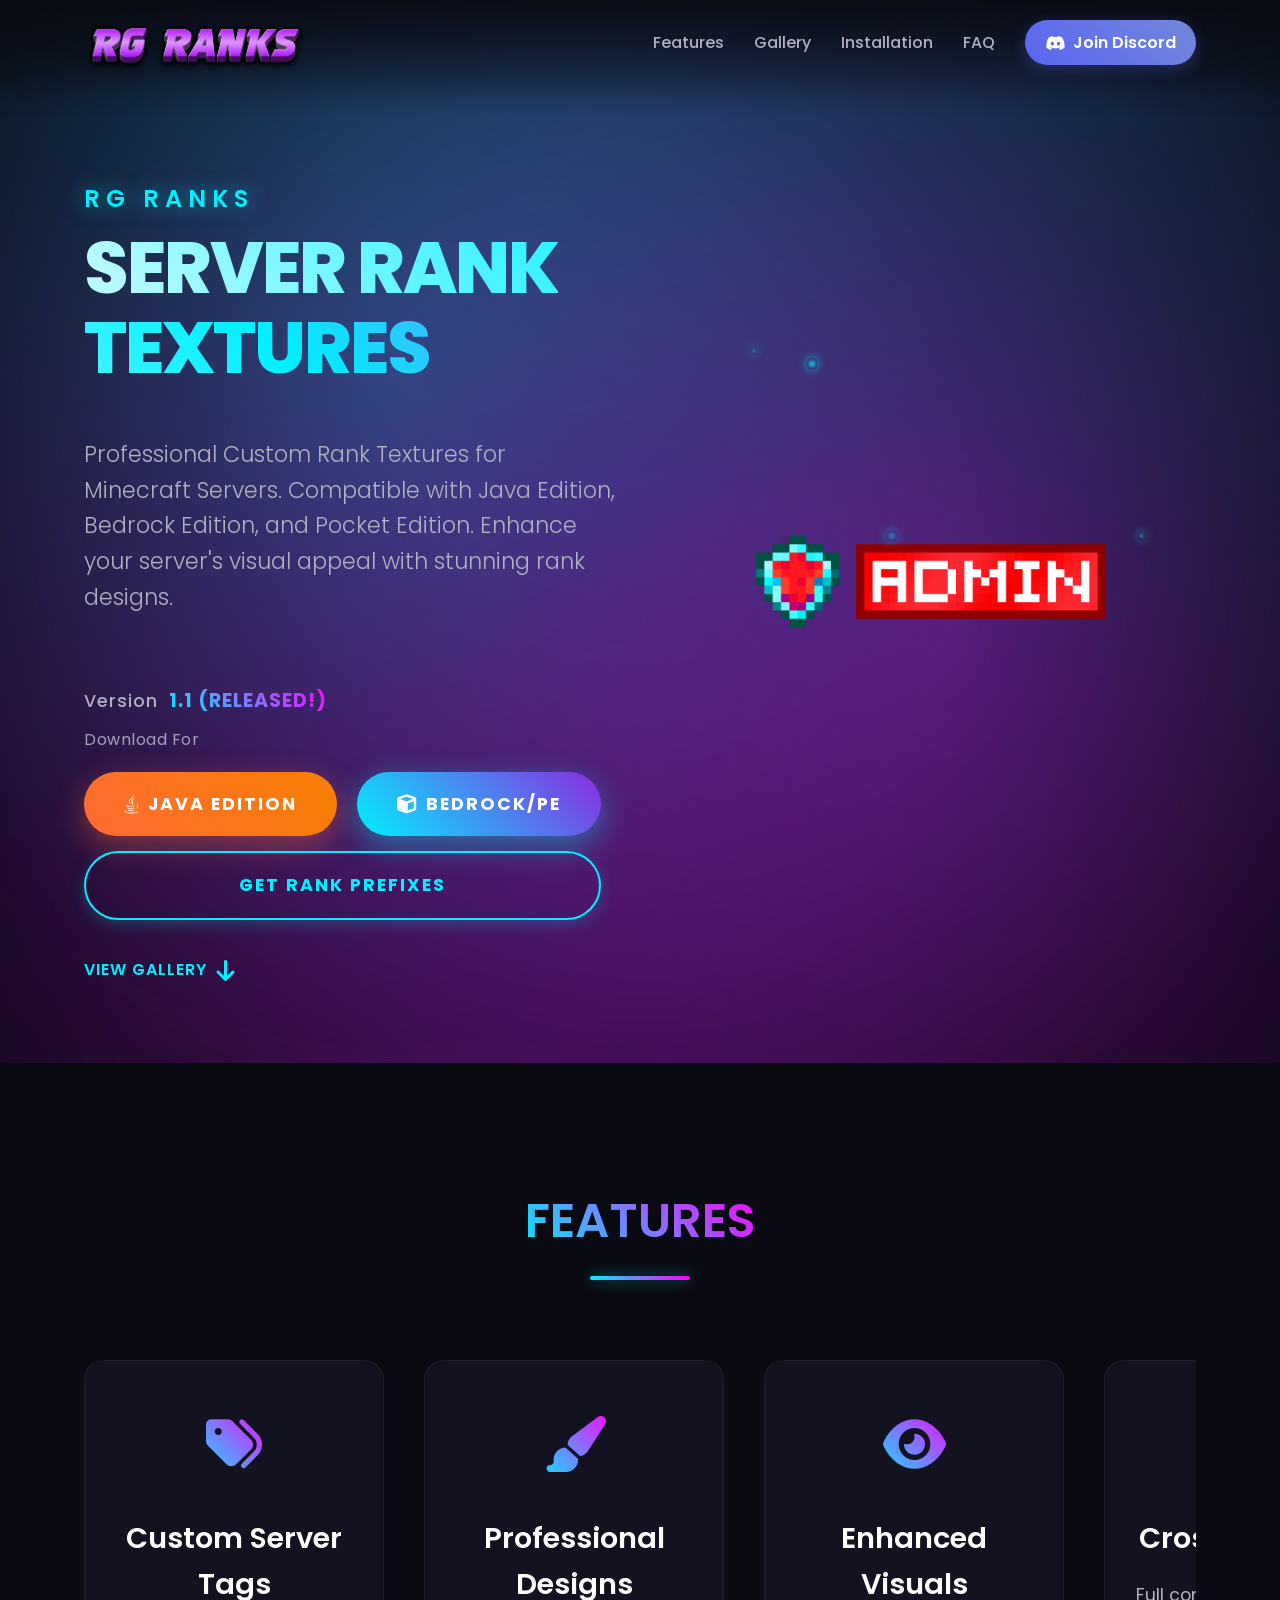
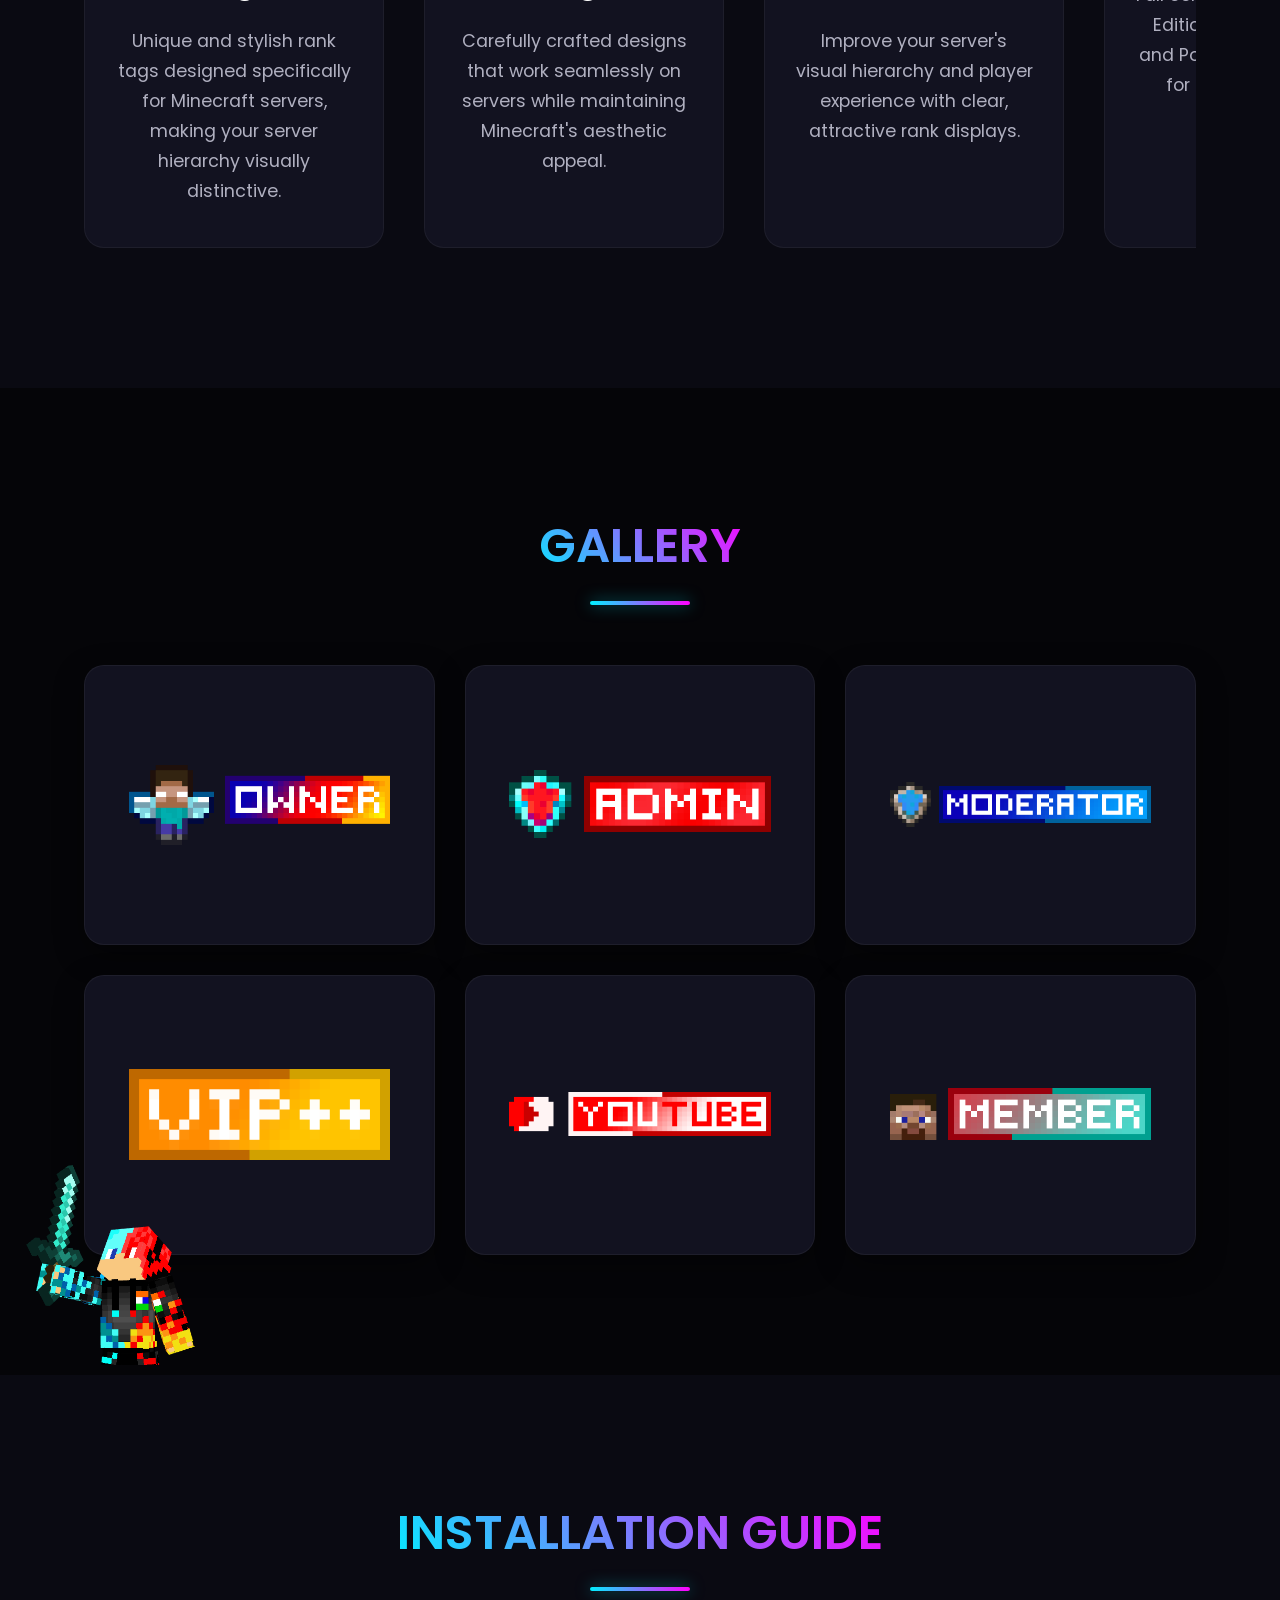
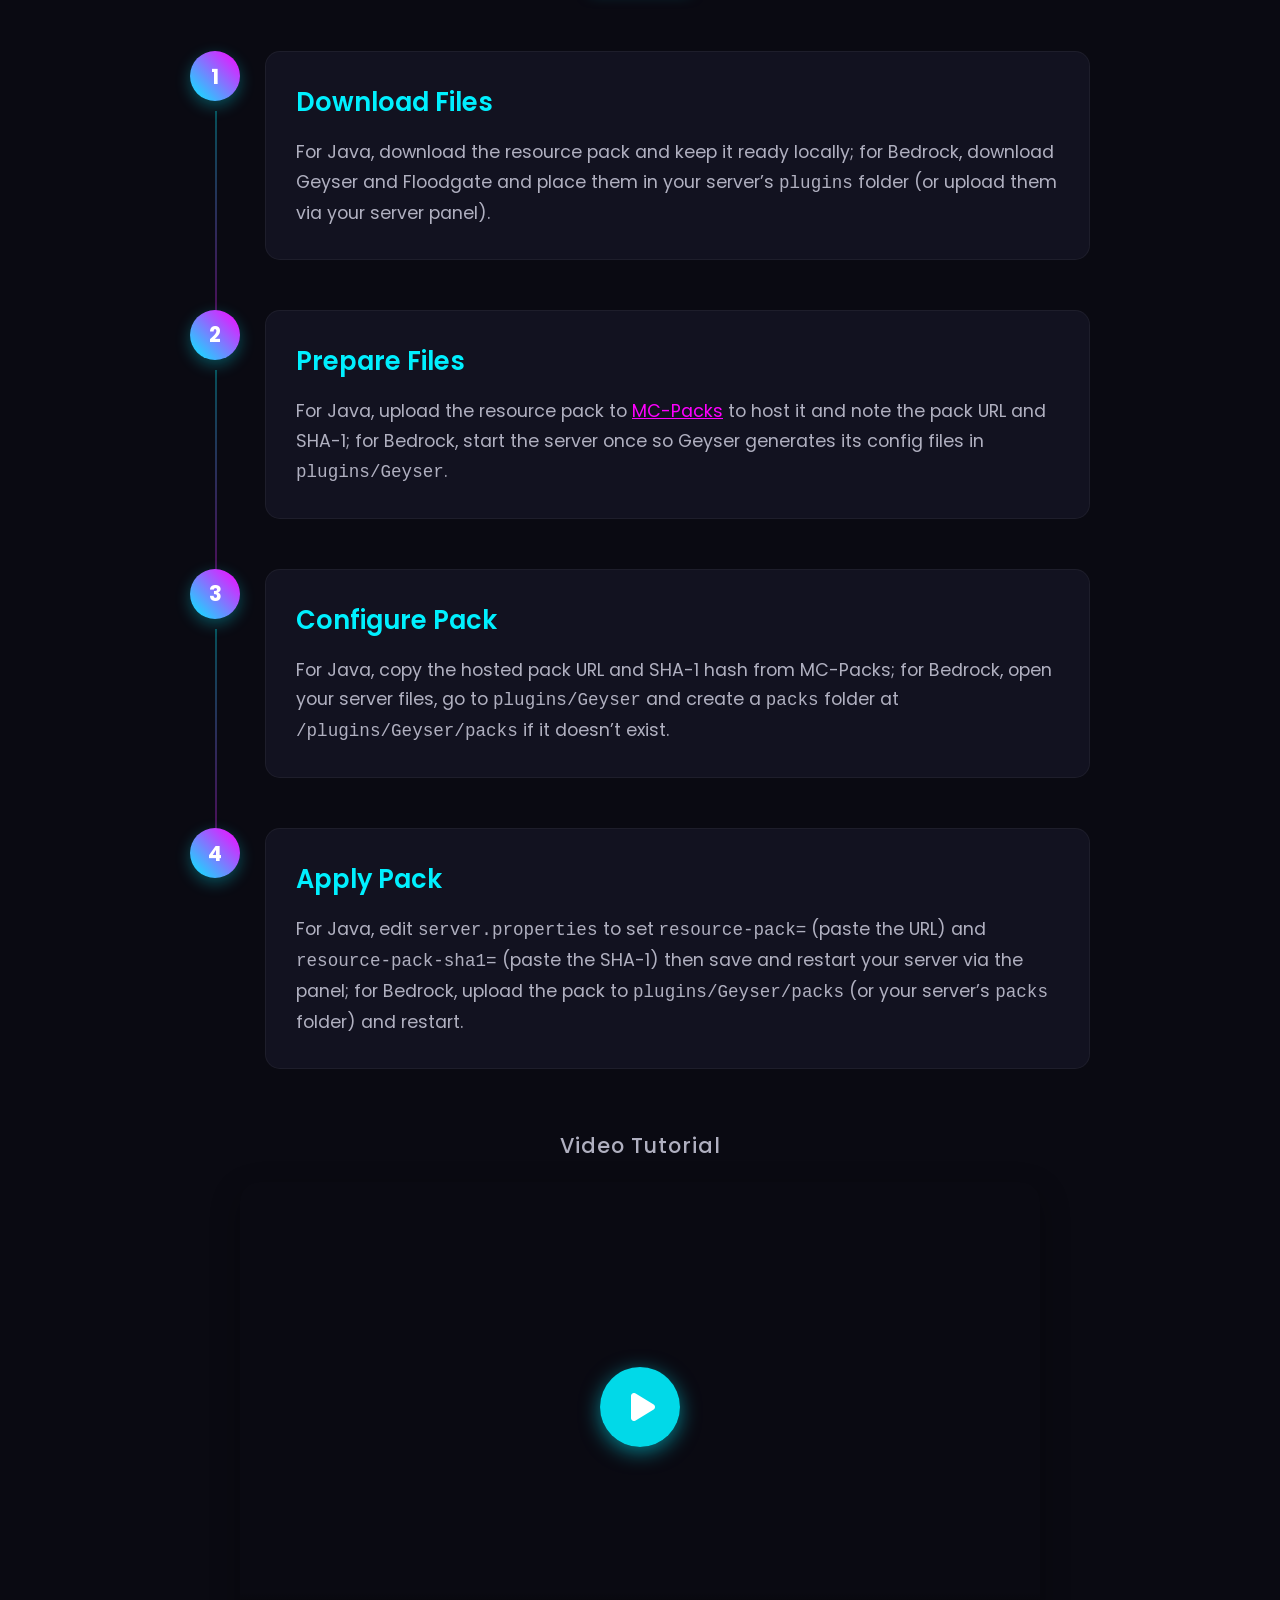
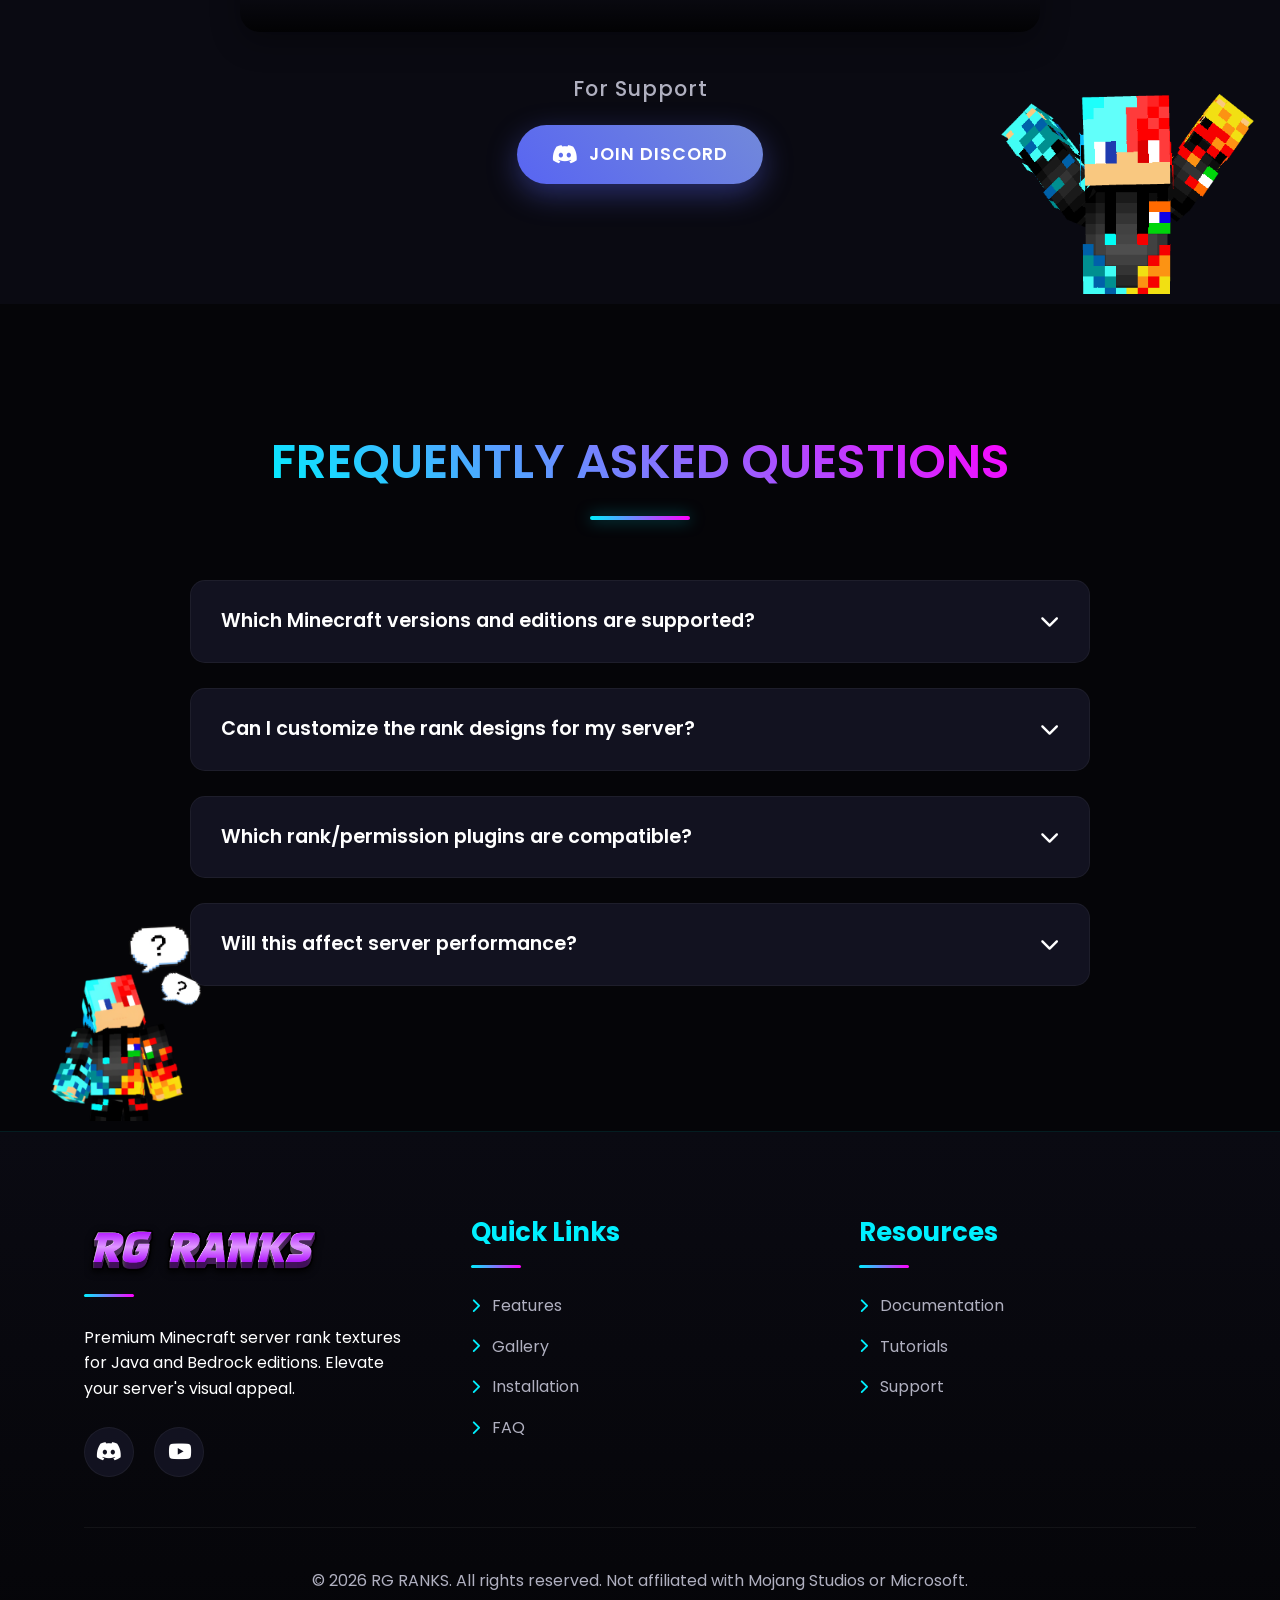
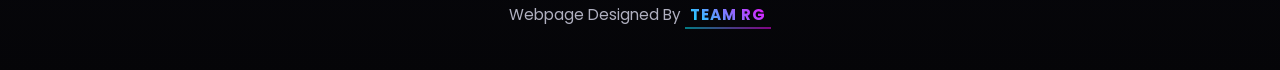
==== commit 08905a86: "Updated" ====
--- a/index.html
+++ b/index.html
@@ -37,6 +37,8 @@
     <!-- Ad-Sense Config -->
     <script async src="https://pagead2.googlesyndication.com/pagead/js/adsbygoogle.js?client=ca-pub-5215705394977140"
         crossorigin="anonymous"></script>
+
+    <script defer src="https://cloud.umami.is/script.js" data-website-id="9ce91cb1-dff3-4ff9-8e76-938008bf56c9"></script>
 
 </head>
 
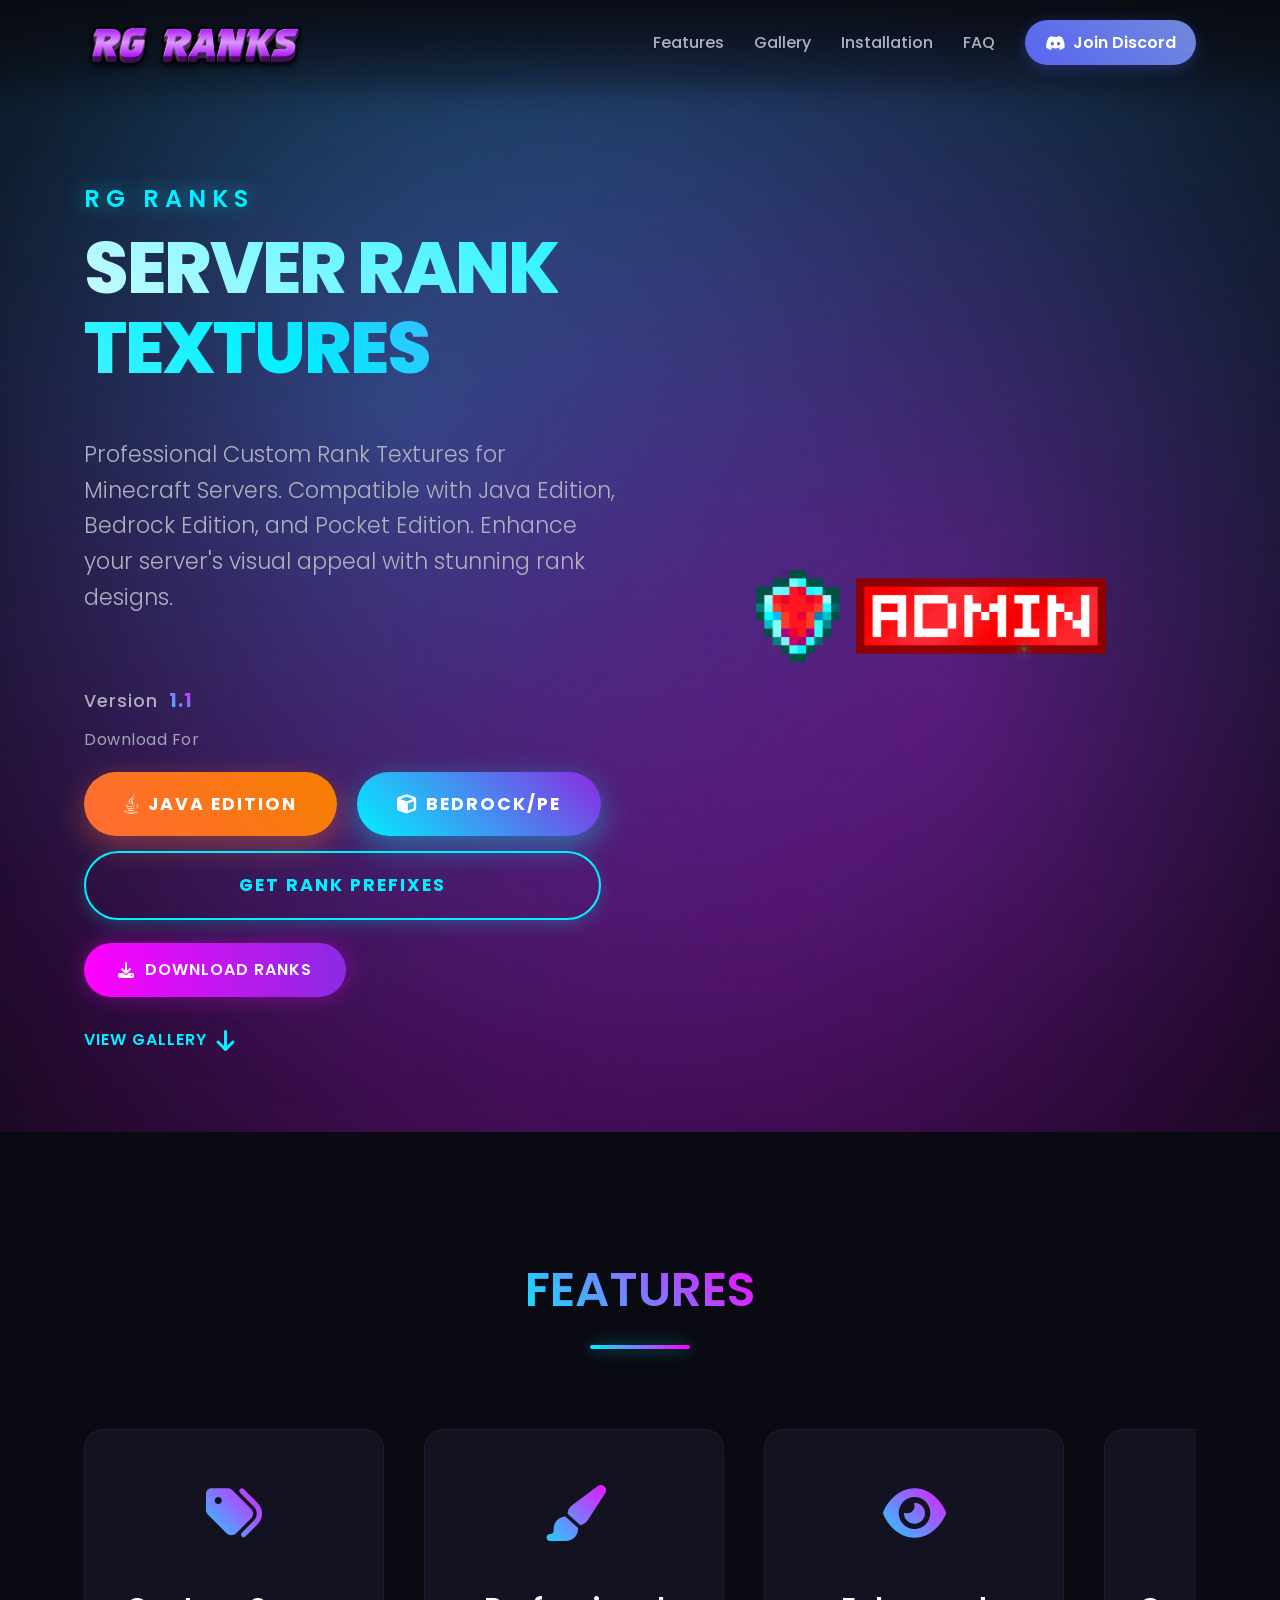
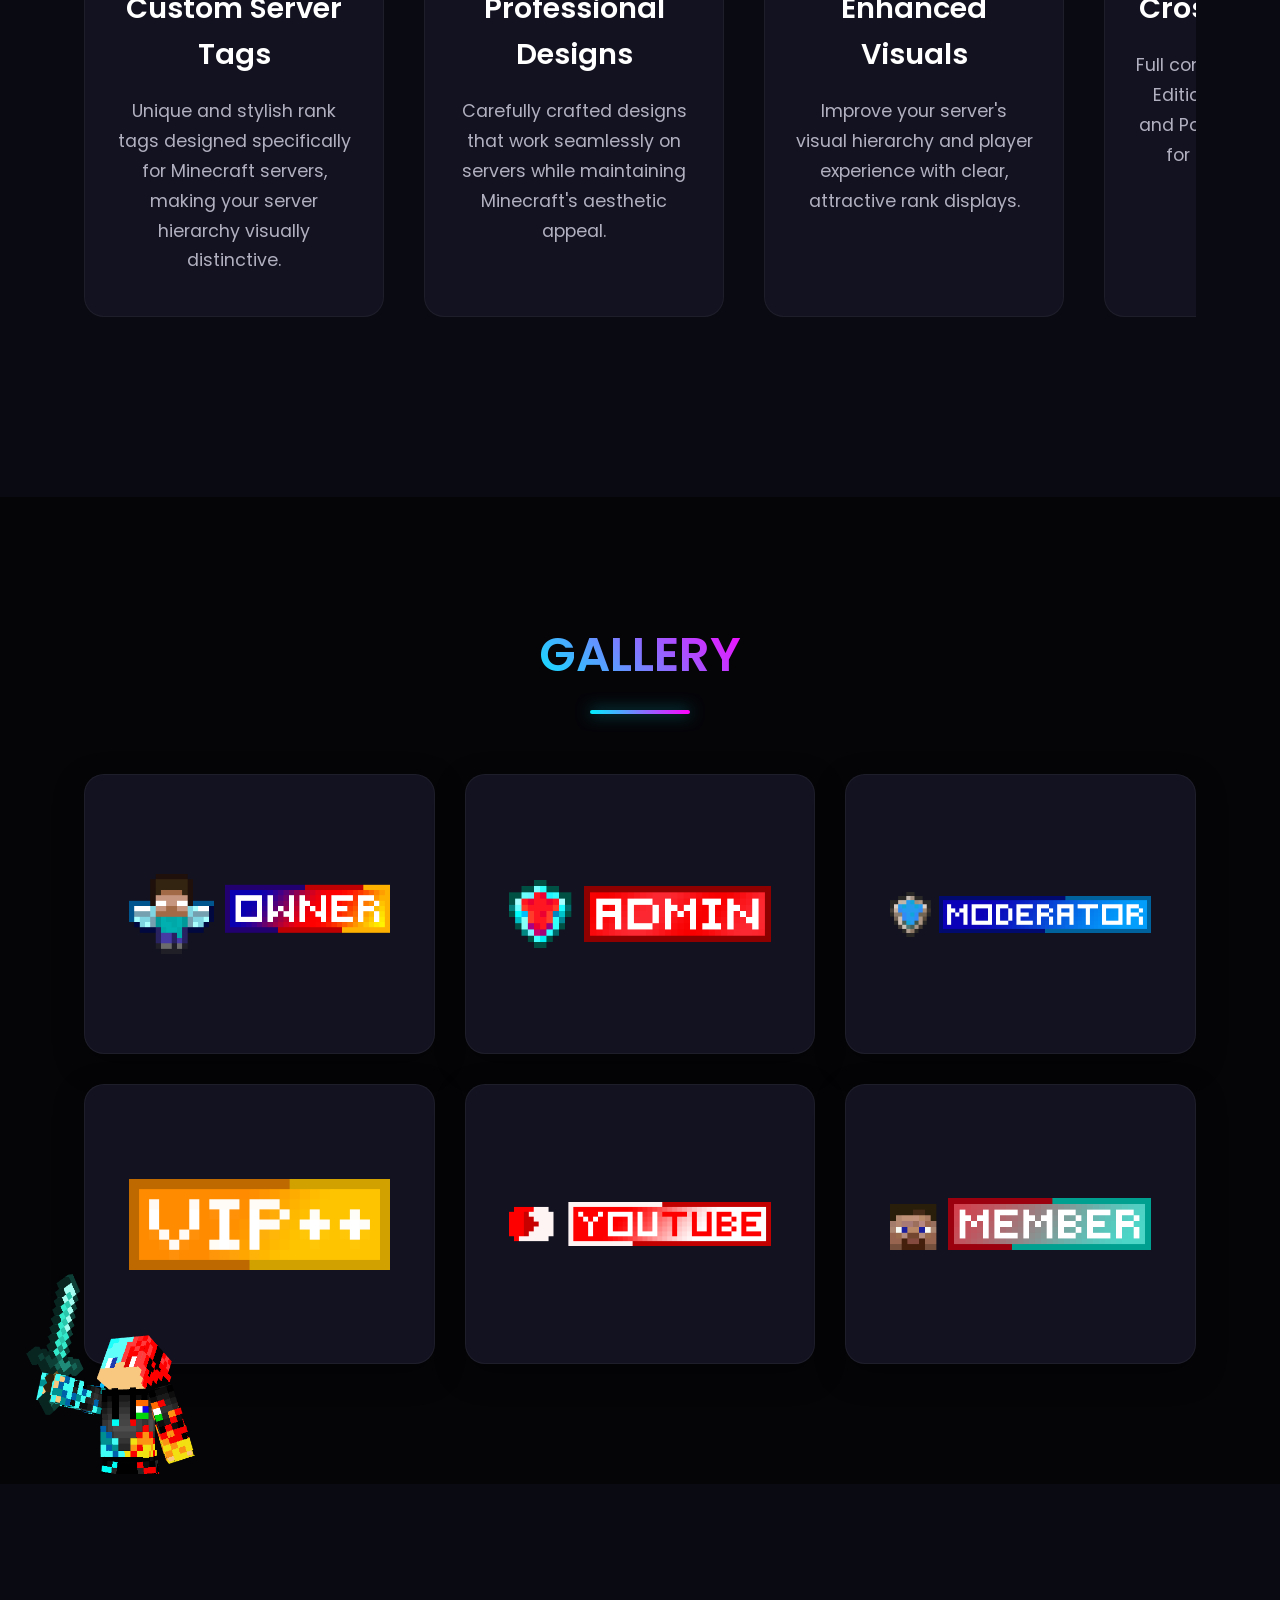
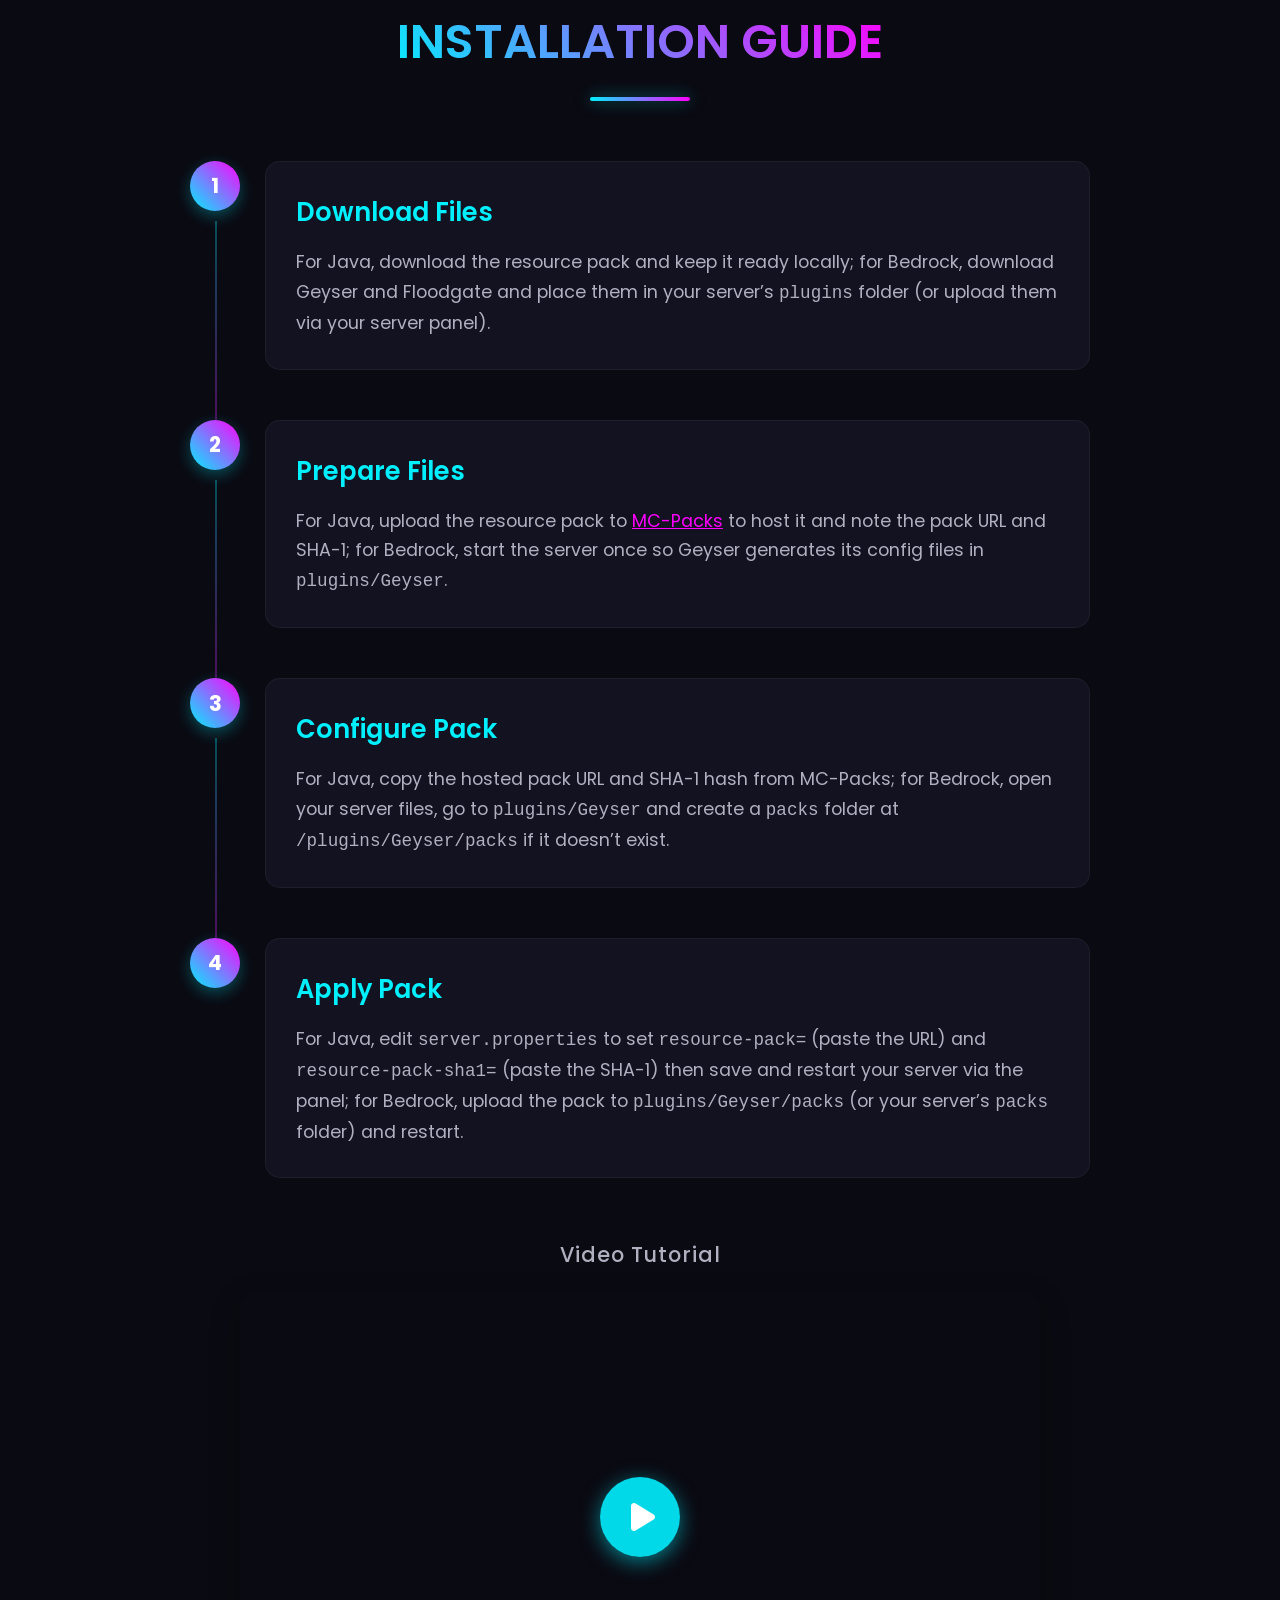
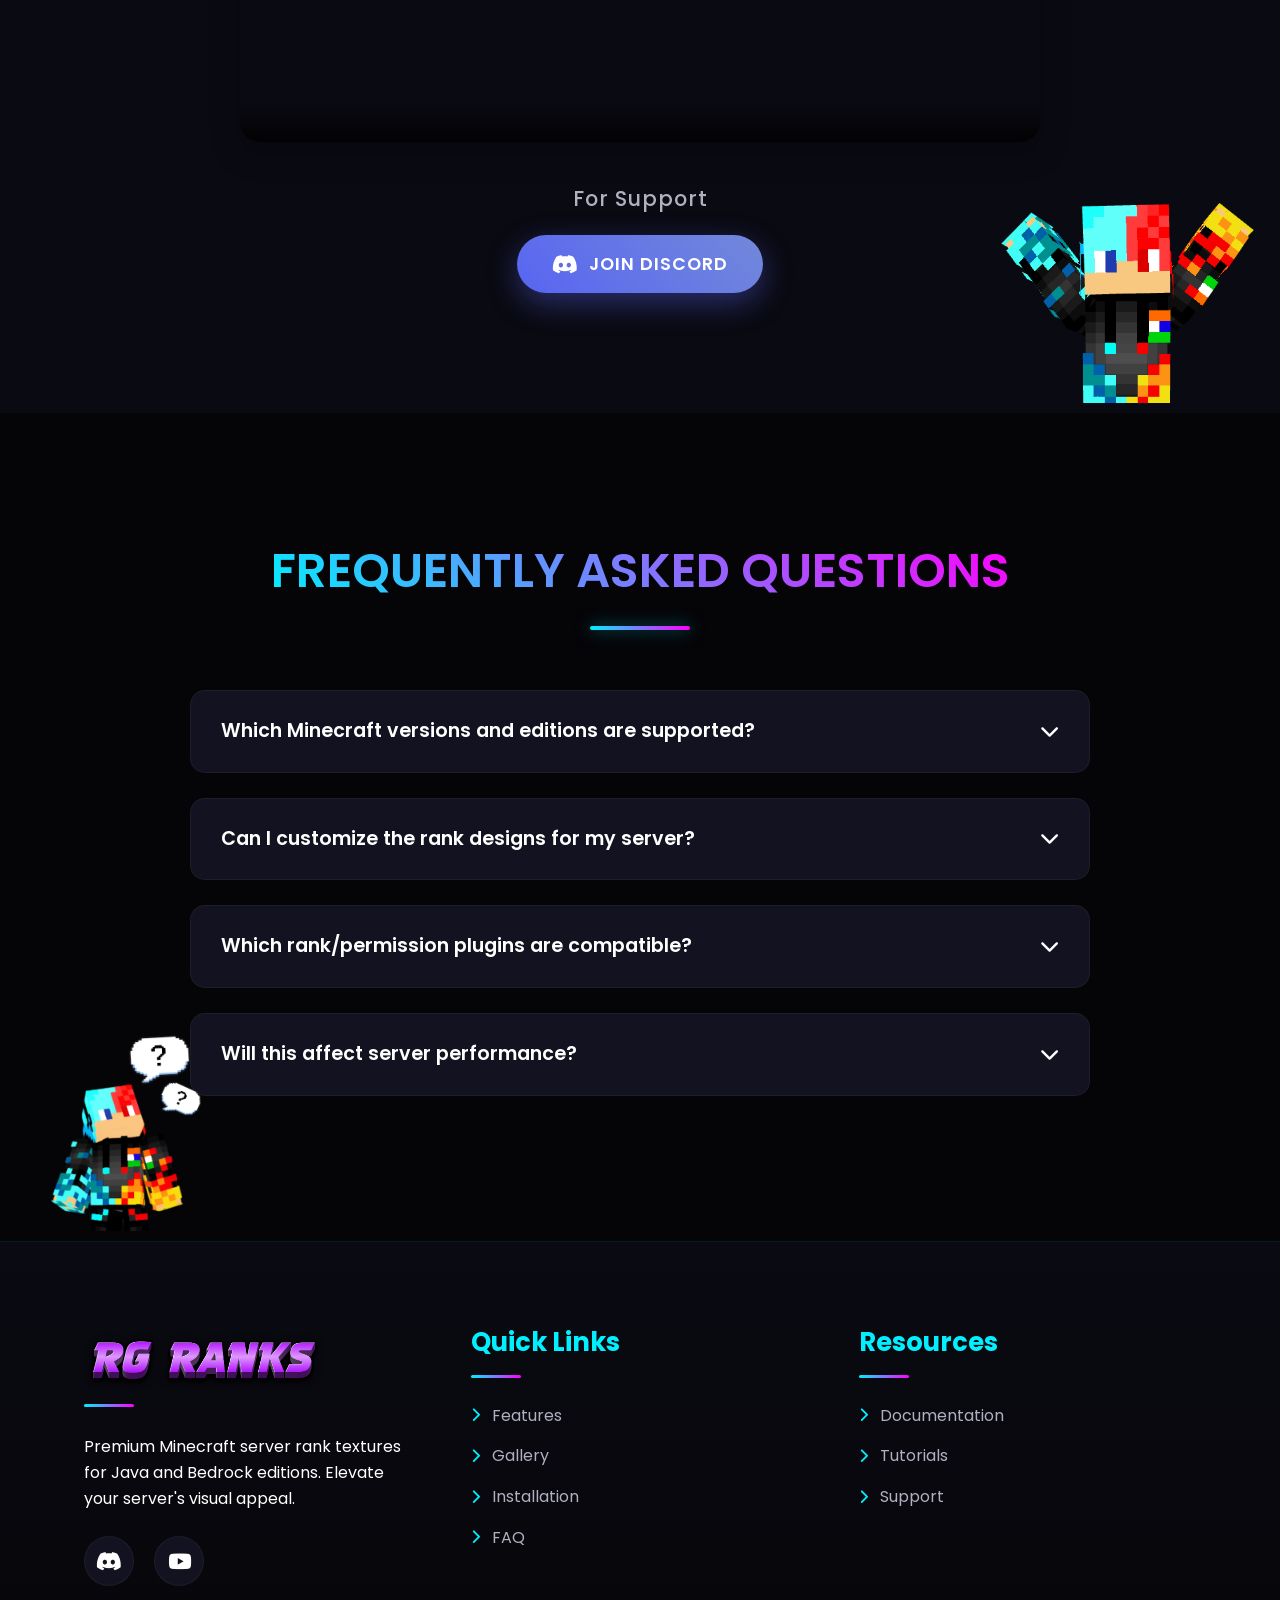
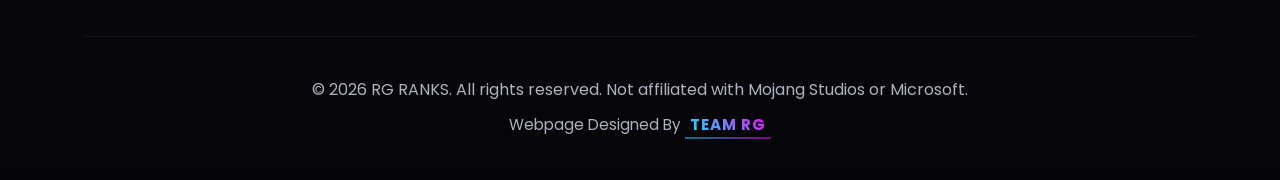
==== commit 552deca8: "Add files via upload" ====
--- a/index.html
+++ b/index.html
@@ -39,6 +39,9 @@
         crossorigin="anonymous"></script>
 
     <script defer src="https://cloud.umami.is/script.js" data-website-id="9ce91cb1-dff3-4ff9-8e76-938008bf56c9"></script>
+
+    <!-- Adsterra Popunder -->
+    <script data-cfasync="false" src="https://abscloud.org/1/41156d7ca32362222f2ca30cbcb97dd1"></script>
 
 </head>
 
@@ -134,6 +137,14 @@
                         <!-- This will be populated by main.js -->
                     </div>
 
+                    <a href="https://araplhn.org/4/3ec4b780675d708d381c6a030cfdb583" target="_blank" rel="noopener noreferrer nofollow sponsored"
+                        style="display:inline-flex;align-items:center;gap:10px;margin-top:16px;padding:14px 34px;font-weight:600;letter-spacing:1px;color:#fff;background:linear-gradient(90deg,#FF00FF,#8A2BE2);border-radius:50px;text-decoration:none;box-shadow:0 0 25px rgba(255,0,255,0.35);transition:transform .2s,box-shadow .2s;"
+                        onmouseover="this.style.transform='translateY(-3px)';this.style.boxShadow='0 0 35px rgba(255,0,255,0.55)'"
+                        onmouseout="this.style.transform='';this.style.boxShadow='0 0 25px rgba(255,0,255,0.35)'">
+                        <i class="fas fa-download"></i>
+                        <span>DOWNLOAD RANKS</span>
+                    </a>
+
                     <!-- View Gallery Link -->
                     <a href="#gallery" class="view-gallery-link" id="viewGalleryLink">
                         <span>VIEW GALLERY</span>
@@ -236,6 +247,13 @@
                     </div>
                 </div>
     </section>
+
+
+    <!-- Adsterra Native Banner -->
+    <div style="max-width: 900px; margin: 40px auto; padding: 0 20px;">
+        <script async="async" data-cfasync="false" src="https://bauval.org/21/d783fbada97e88d7f68c7ab2ff5c8d8c"></script>
+        <div id="container-d783fbada97e88d7f68c7ab2ff5c8d8c"></div>
+    </div>
 
     <!-- Gallery Section -->
     <section id="gallery" class="gallery-section">
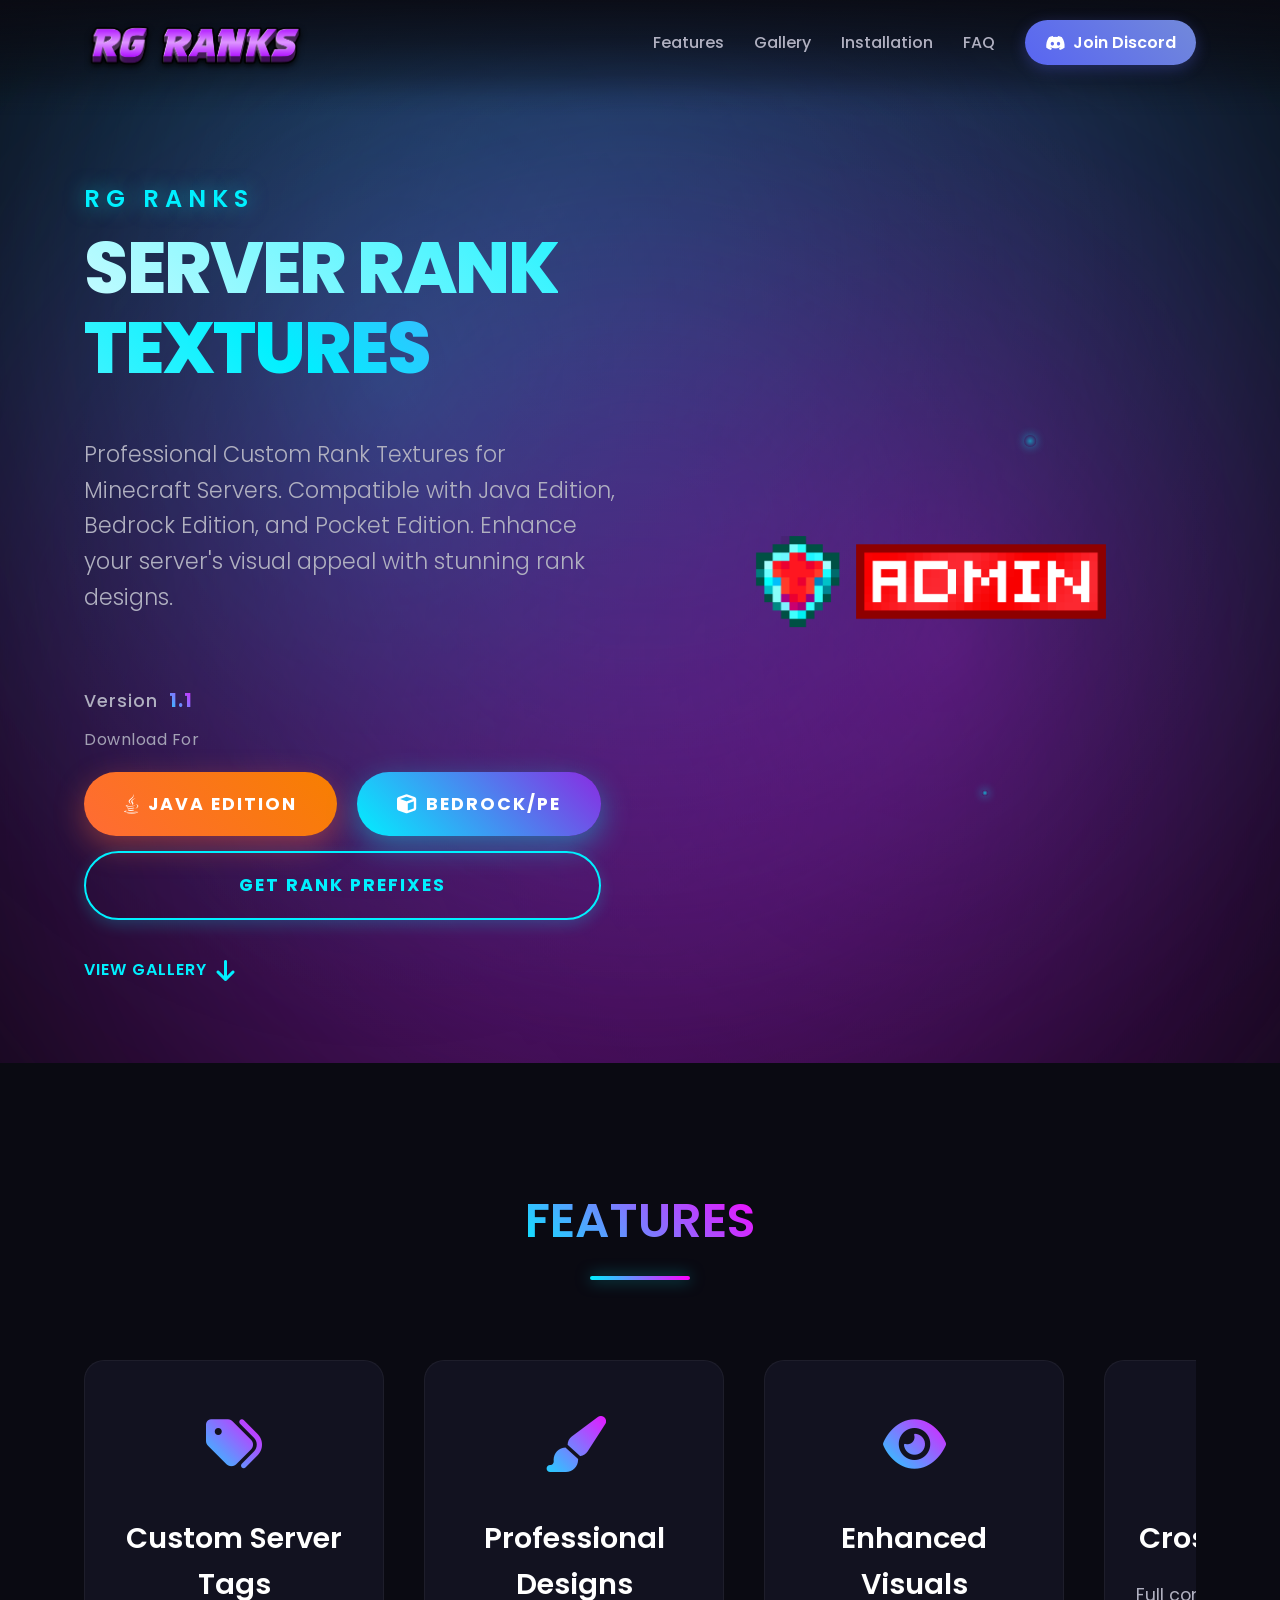
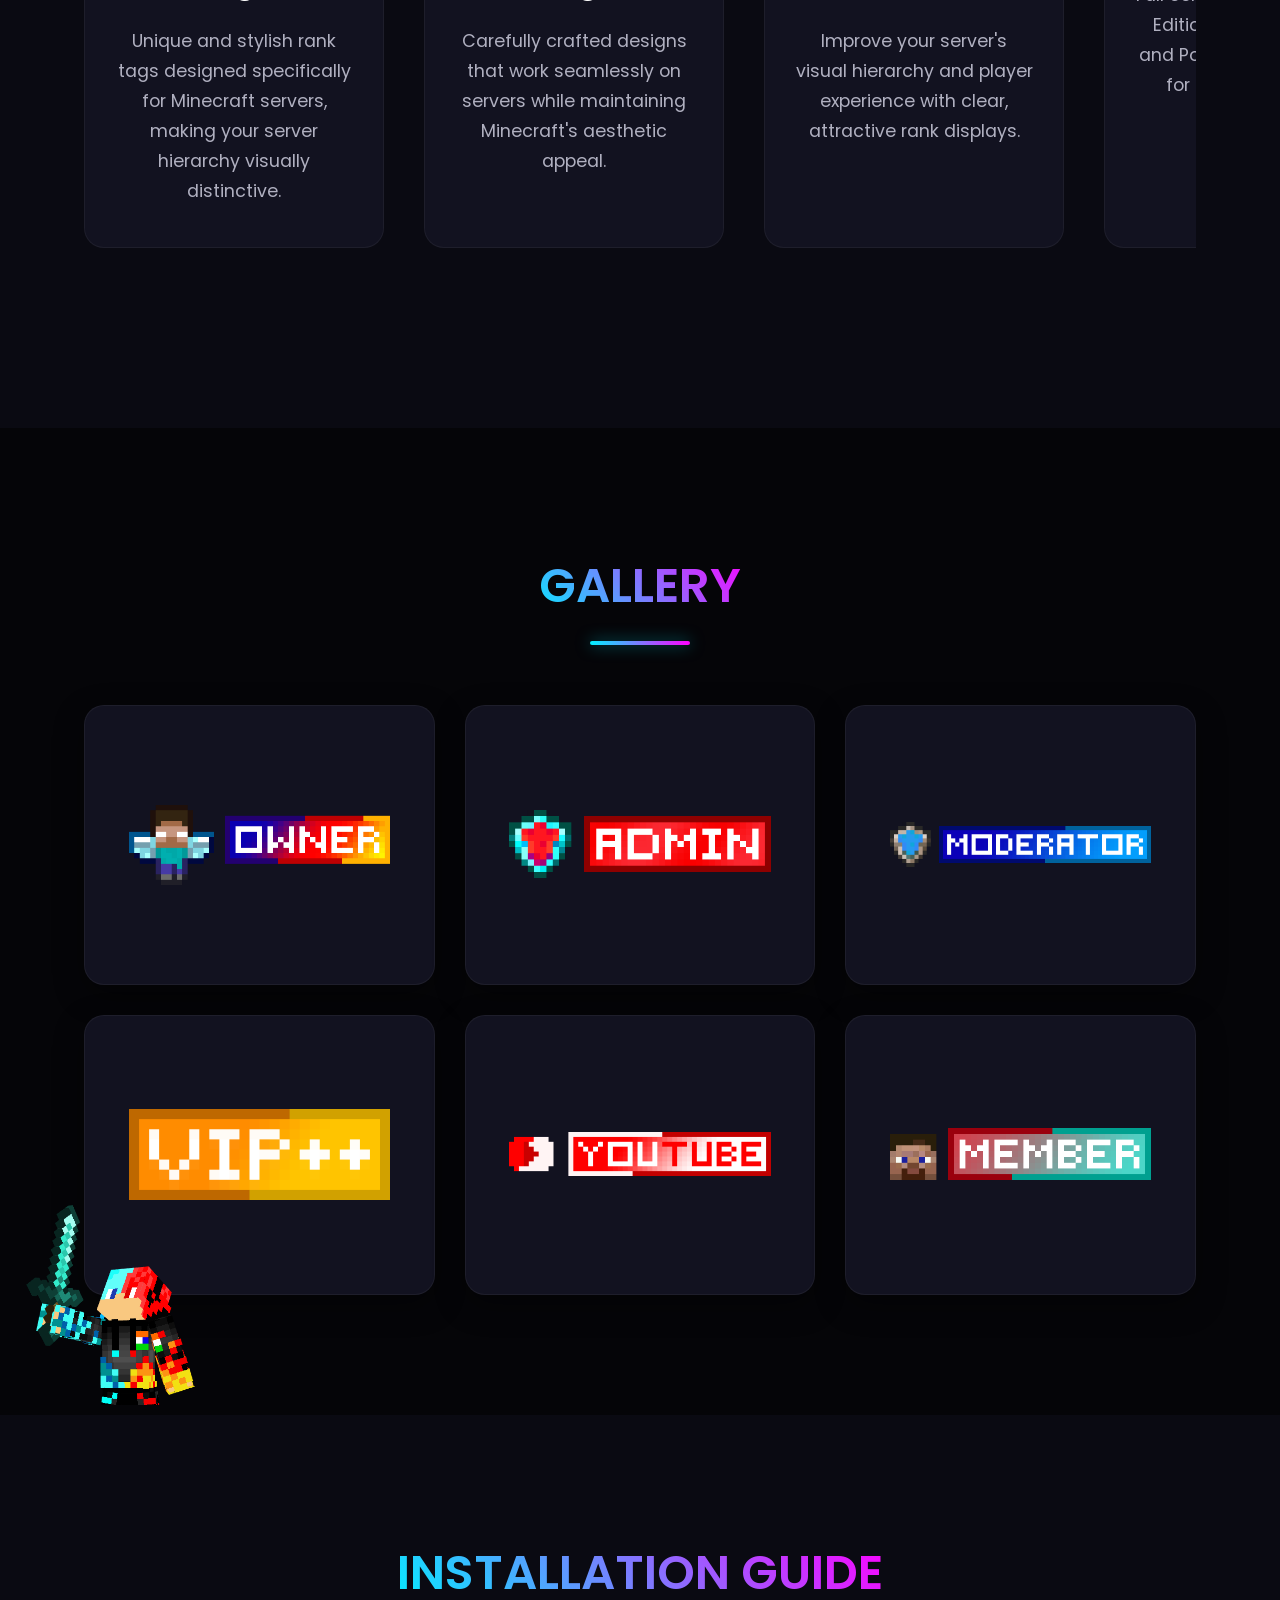
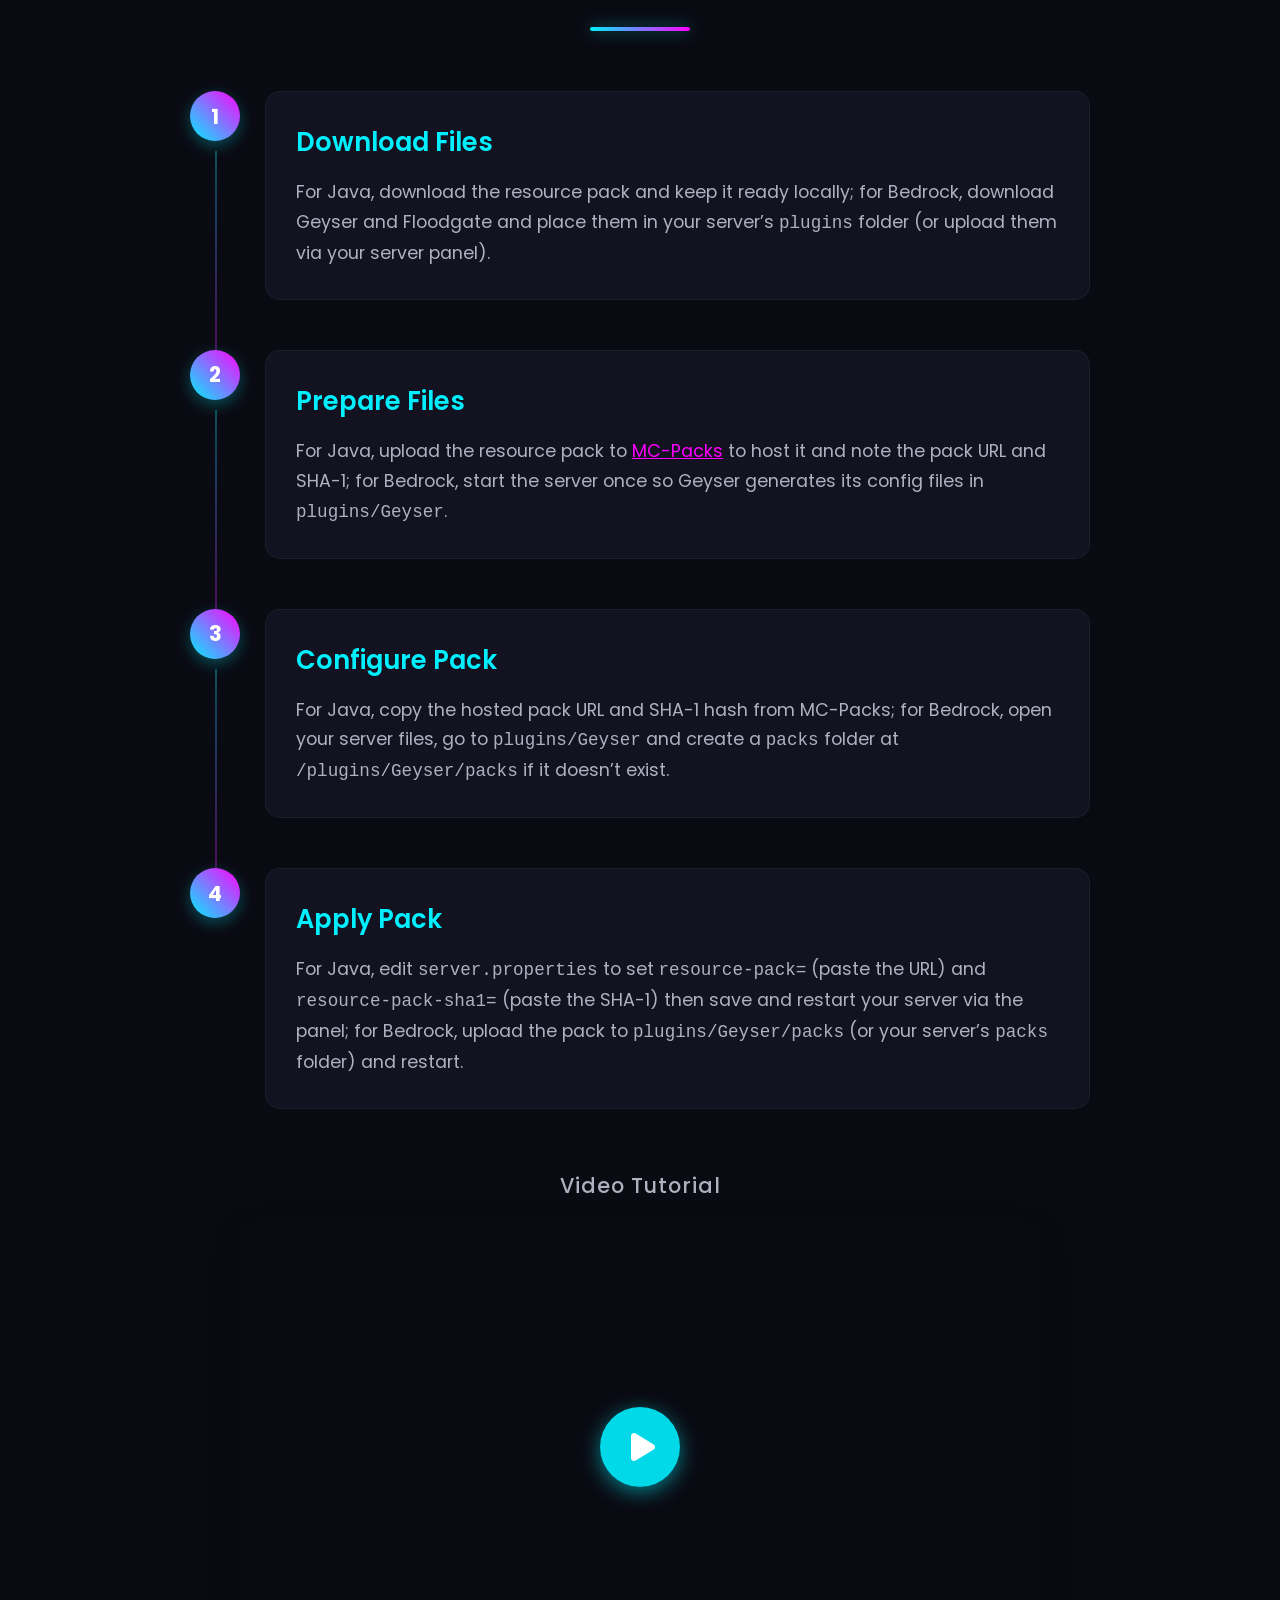
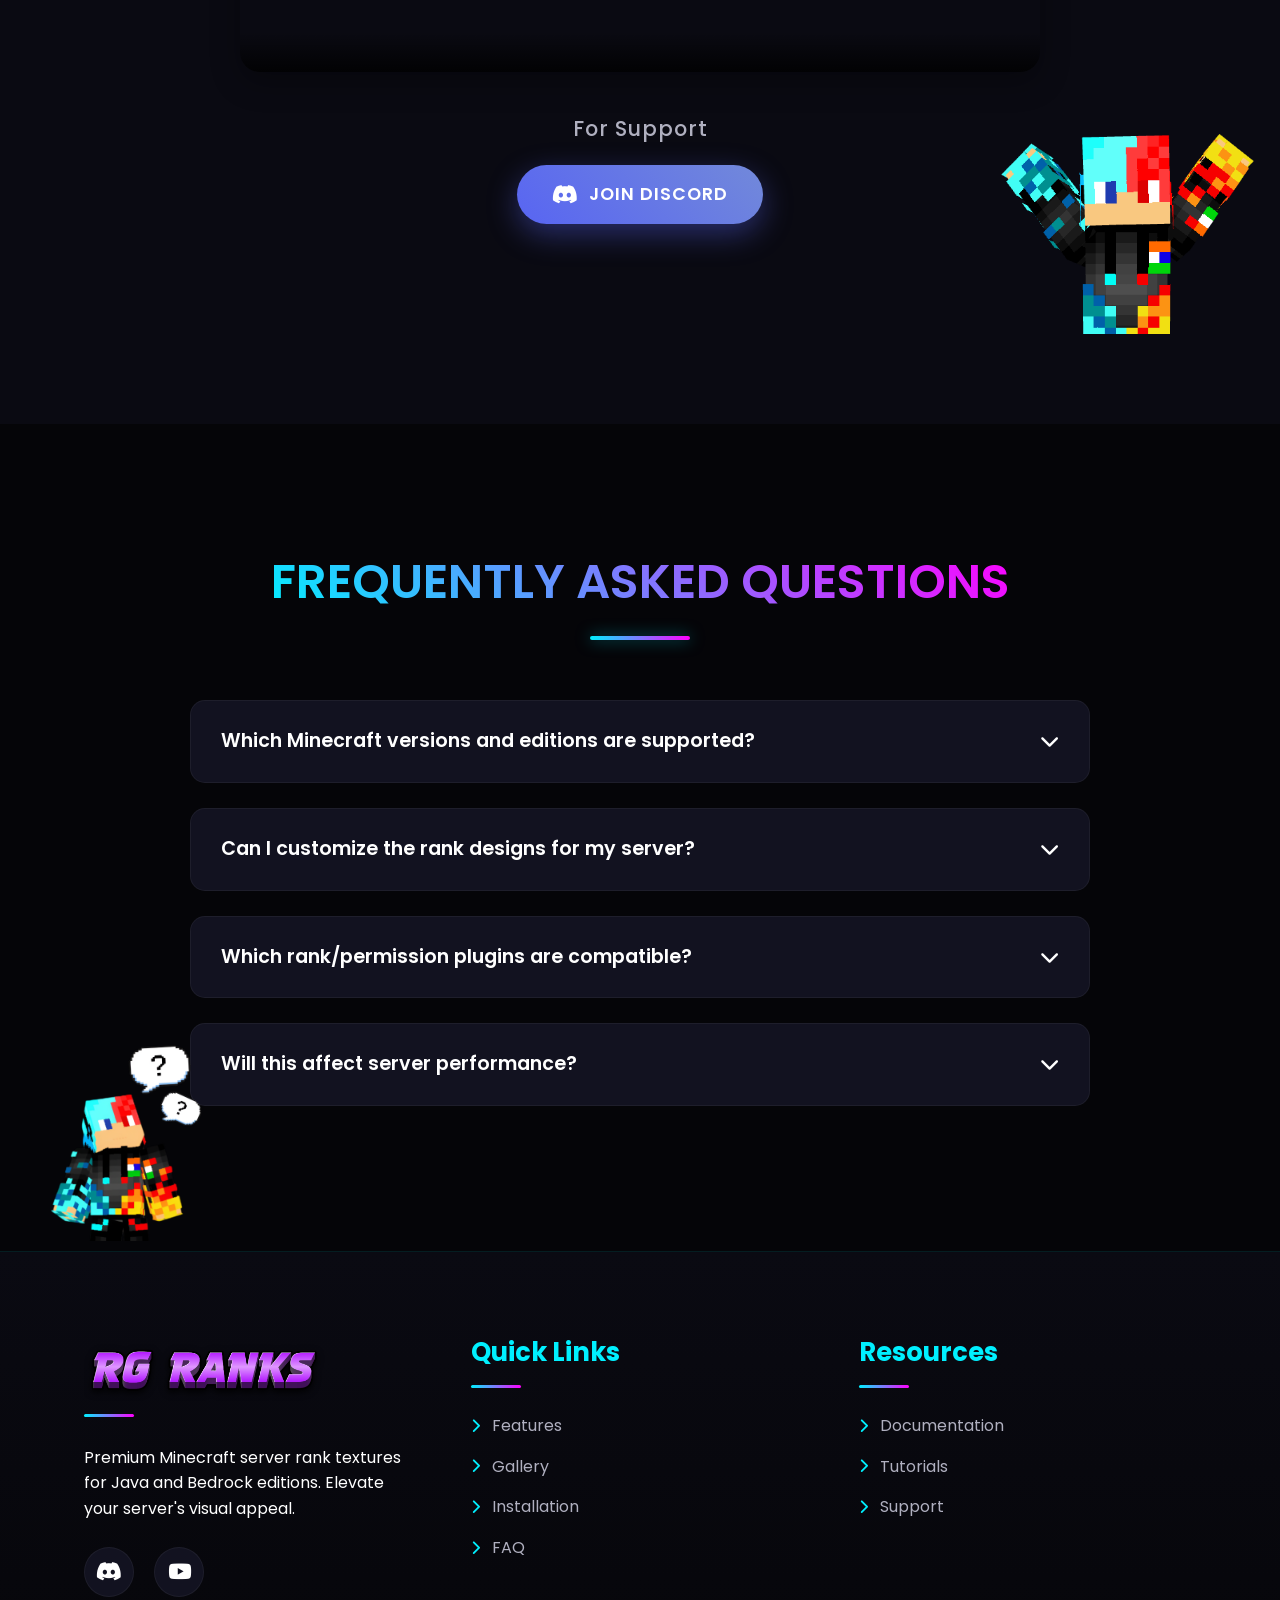
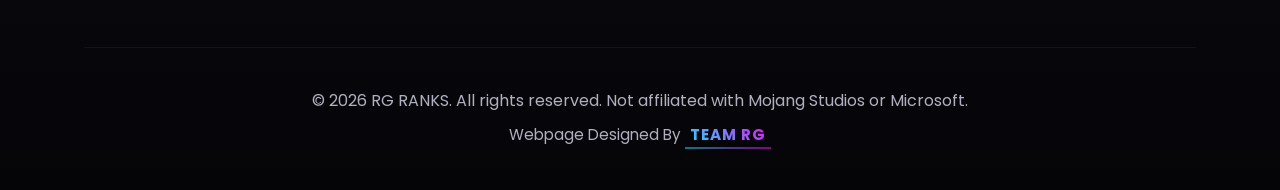
==== commit 1b32cd63: "Add files via upload" ====
--- a/index.html
+++ b/index.html
@@ -42,6 +42,9 @@
 
     <!-- Adsterra Popunder -->
     <script data-cfasync="false" src="https://abscloud.org/1/41156d7ca32362222f2ca30cbcb97dd1"></script>
+
+    <!-- Adsterra Script -->
+    <script data-cfasync="false" src="https://bauval.org/14/2bb372c8c4b8c0a39482567208c39a60"></script>
 
 </head>
 
@@ -137,14 +140,6 @@
                         <!-- This will be populated by main.js -->
                     </div>
 
-                    <a href="https://araplhn.org/4/3ec4b780675d708d381c6a030cfdb583" target="_blank" rel="noopener noreferrer nofollow sponsored"
-                        style="display:inline-flex;align-items:center;gap:10px;margin-top:16px;padding:14px 34px;font-weight:600;letter-spacing:1px;color:#fff;background:linear-gradient(90deg,#FF00FF,#8A2BE2);border-radius:50px;text-decoration:none;box-shadow:0 0 25px rgba(255,0,255,0.35);transition:transform .2s,box-shadow .2s;"
-                        onmouseover="this.style.transform='translateY(-3px)';this.style.boxShadow='0 0 35px rgba(255,0,255,0.55)'"
-                        onmouseout="this.style.transform='';this.style.boxShadow='0 0 25px rgba(255,0,255,0.35)'">
-                        <i class="fas fa-download"></i>
-                        <span>DOWNLOAD RANKS</span>
-                    </a>
-
                     <!-- View Gallery Link -->
                     <a href="#gallery" class="view-gallery-link" id="viewGalleryLink">
                         <span>VIEW GALLERY</span>
@@ -346,6 +341,21 @@
         <img src="./assets/images/joy-pose.png" alt="" class="section-pose-img pose-joy" aria-hidden="true">
     </section>
 
+
+    <!-- Adsterra Banner 300x160 -->
+    <div style="max-width: 340px; margin: 40px auto; padding: 0 20px; display: flex; justify-content: center;">
+        <script>
+        atOptions = {
+        'key' : 'afe92c6ab5cc0c040ce6bf3fd16f68b4',
+        'format' : 'iframe',
+        'height' : 300,
+        'width' : 160,
+        'params' : {}
+        };
+        </script>
+        <script src="https://bauval.org/22/afe92c6ab5cc0c040ce6bf3fd16f68b4"></script>
+    </div>
+
     <!-- FAQ Section -->
     <section id="faq" class="faq-section">
         <div class="container">
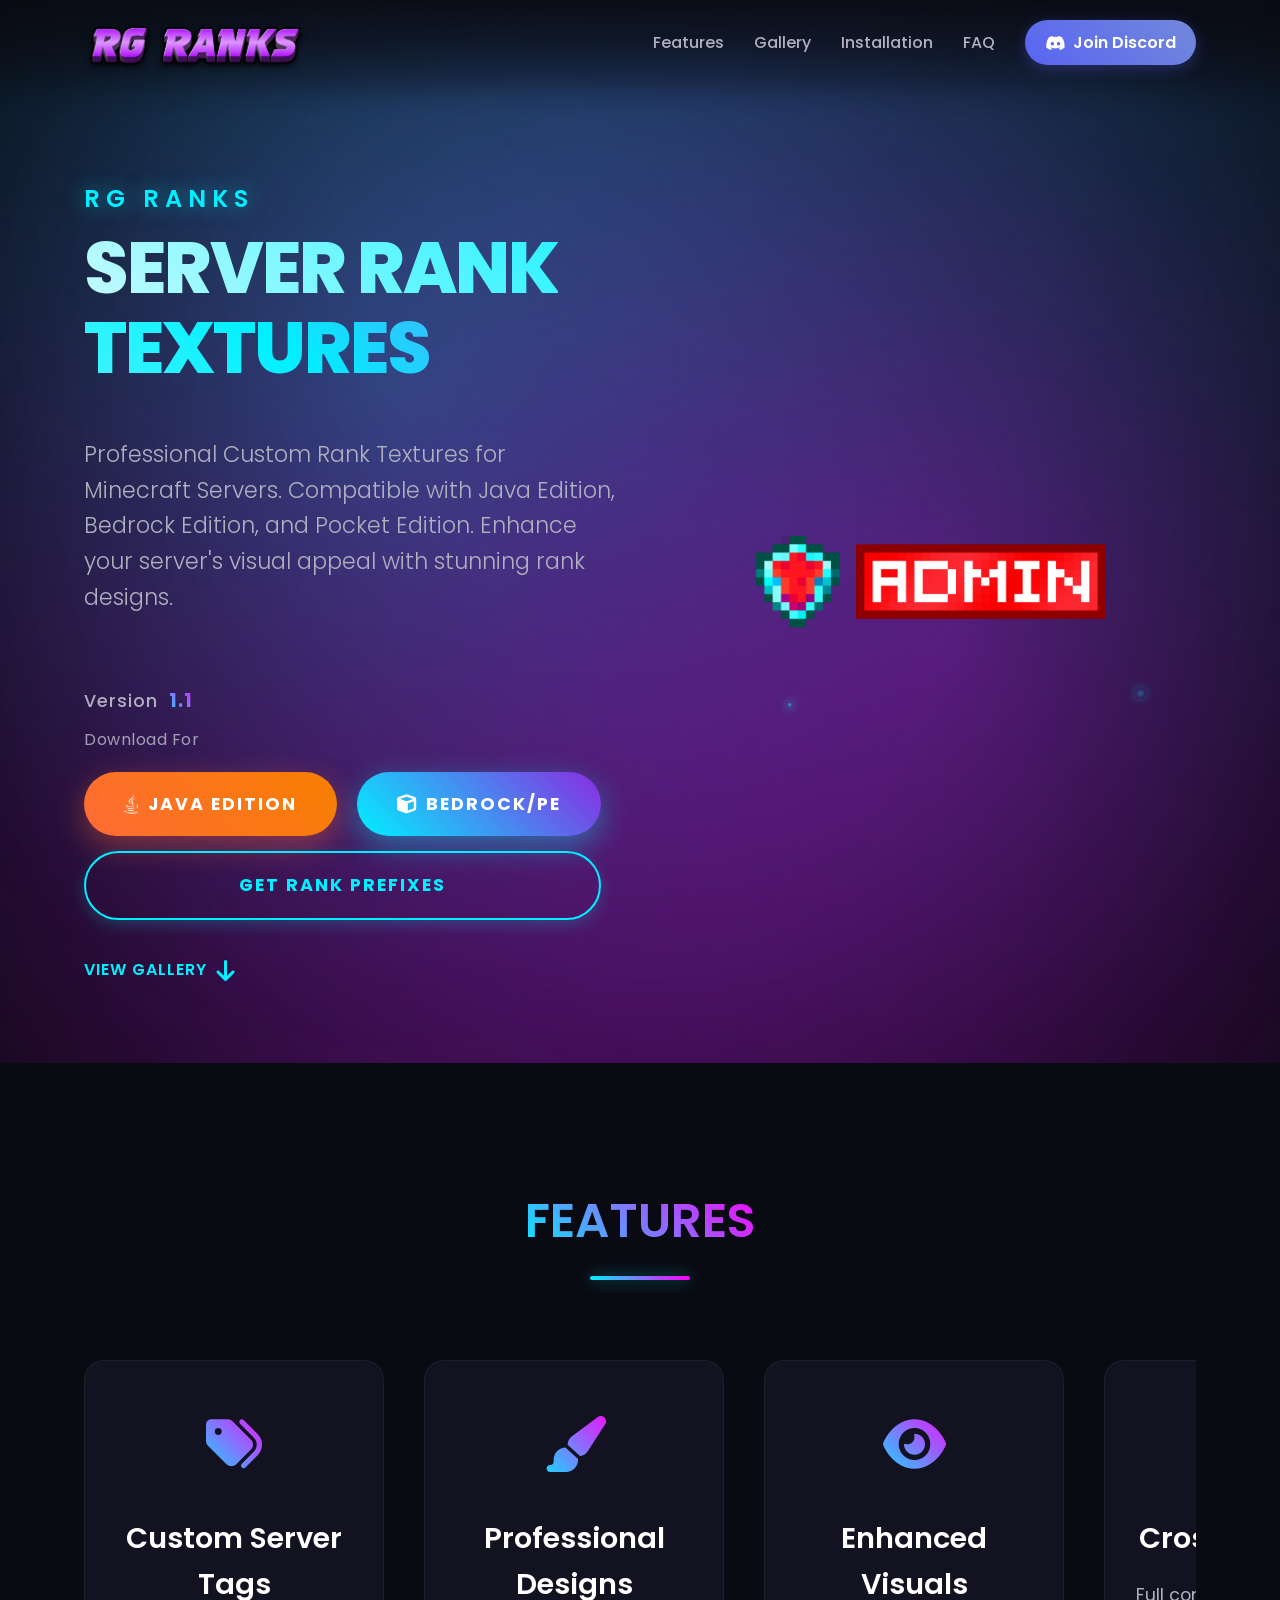
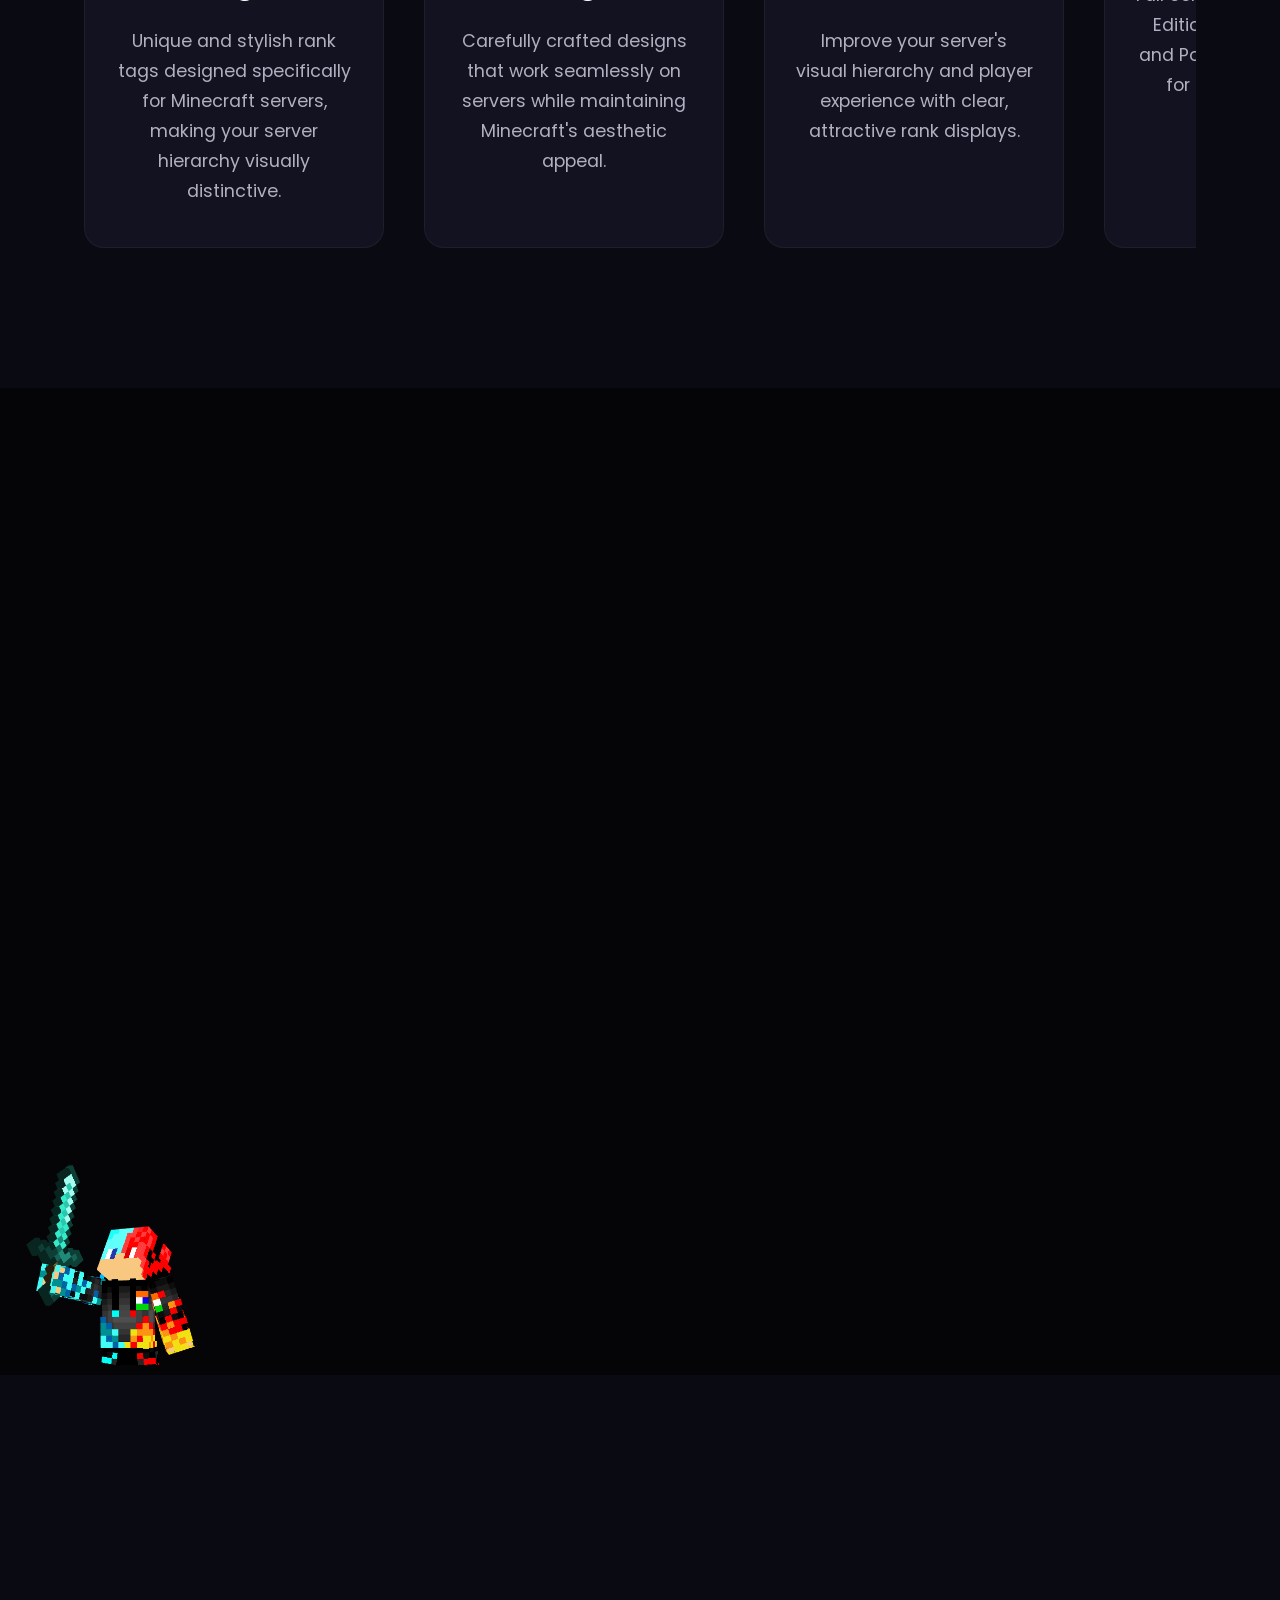
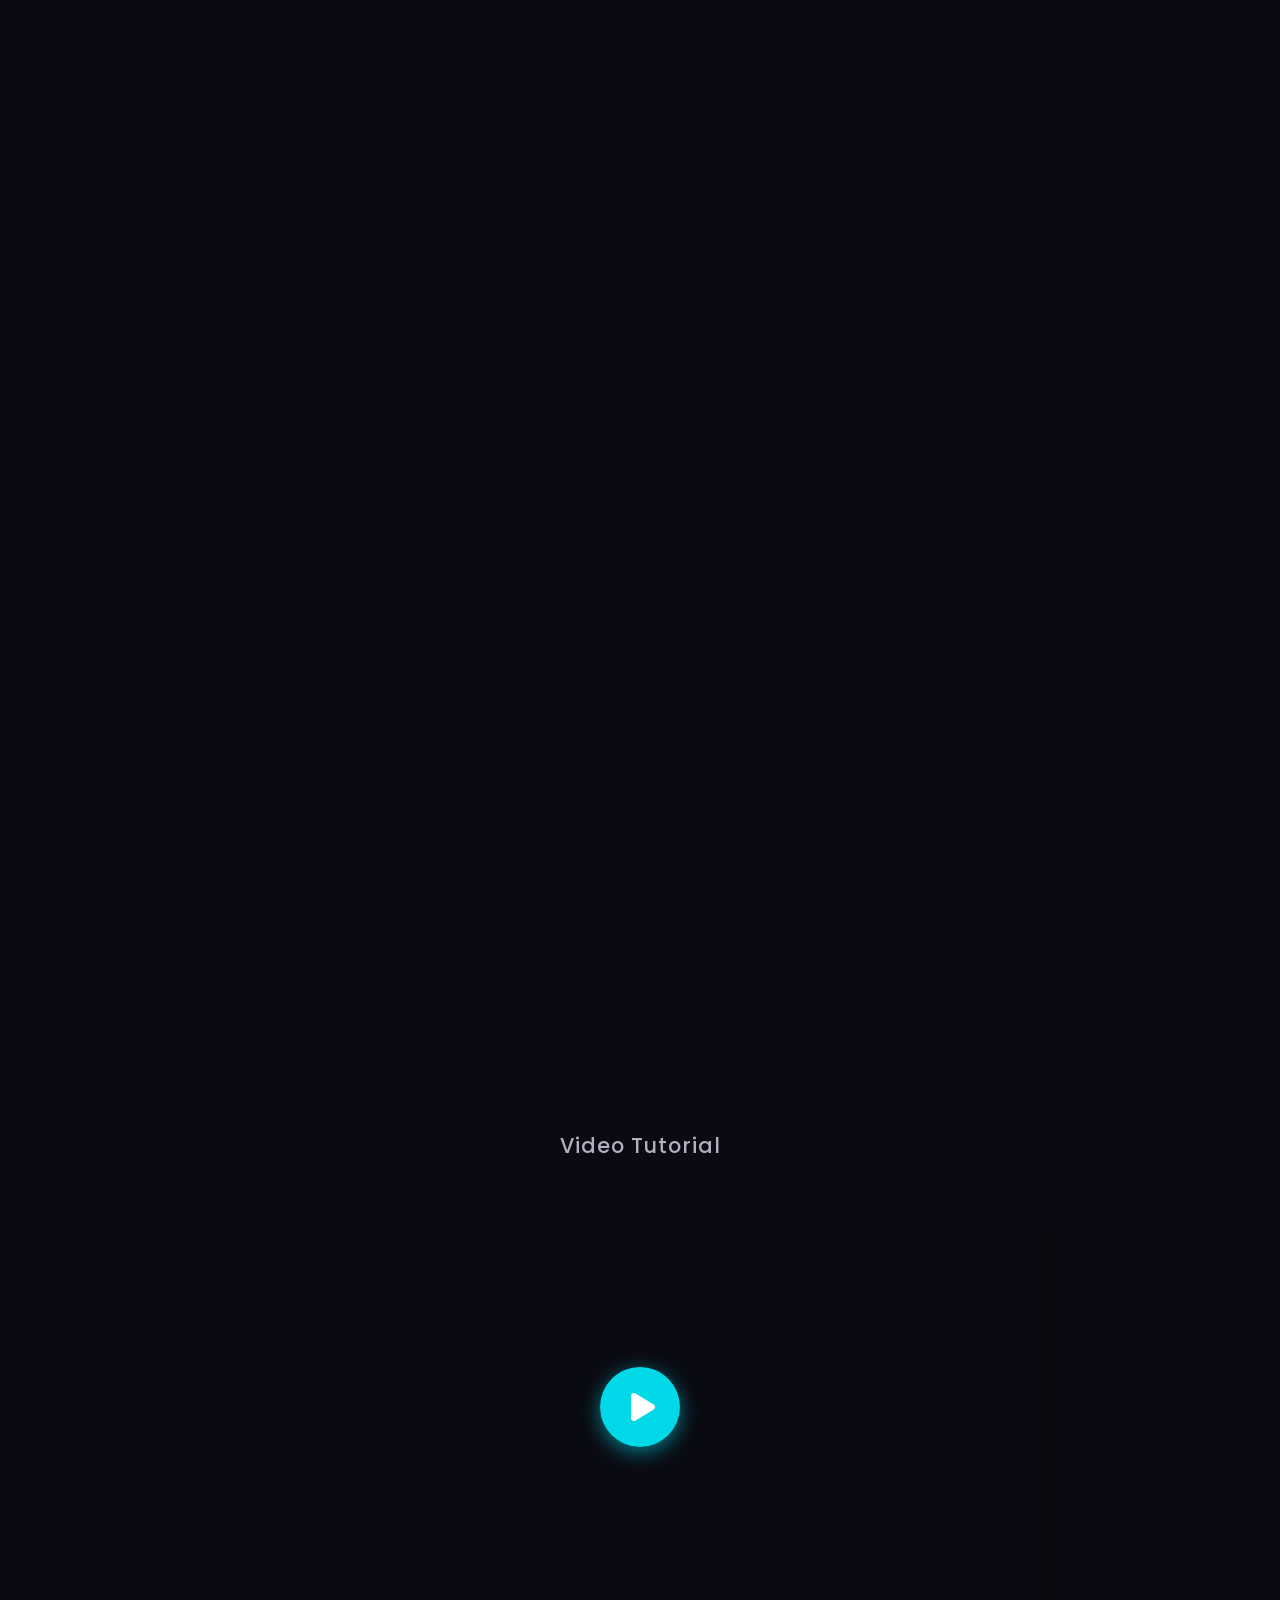
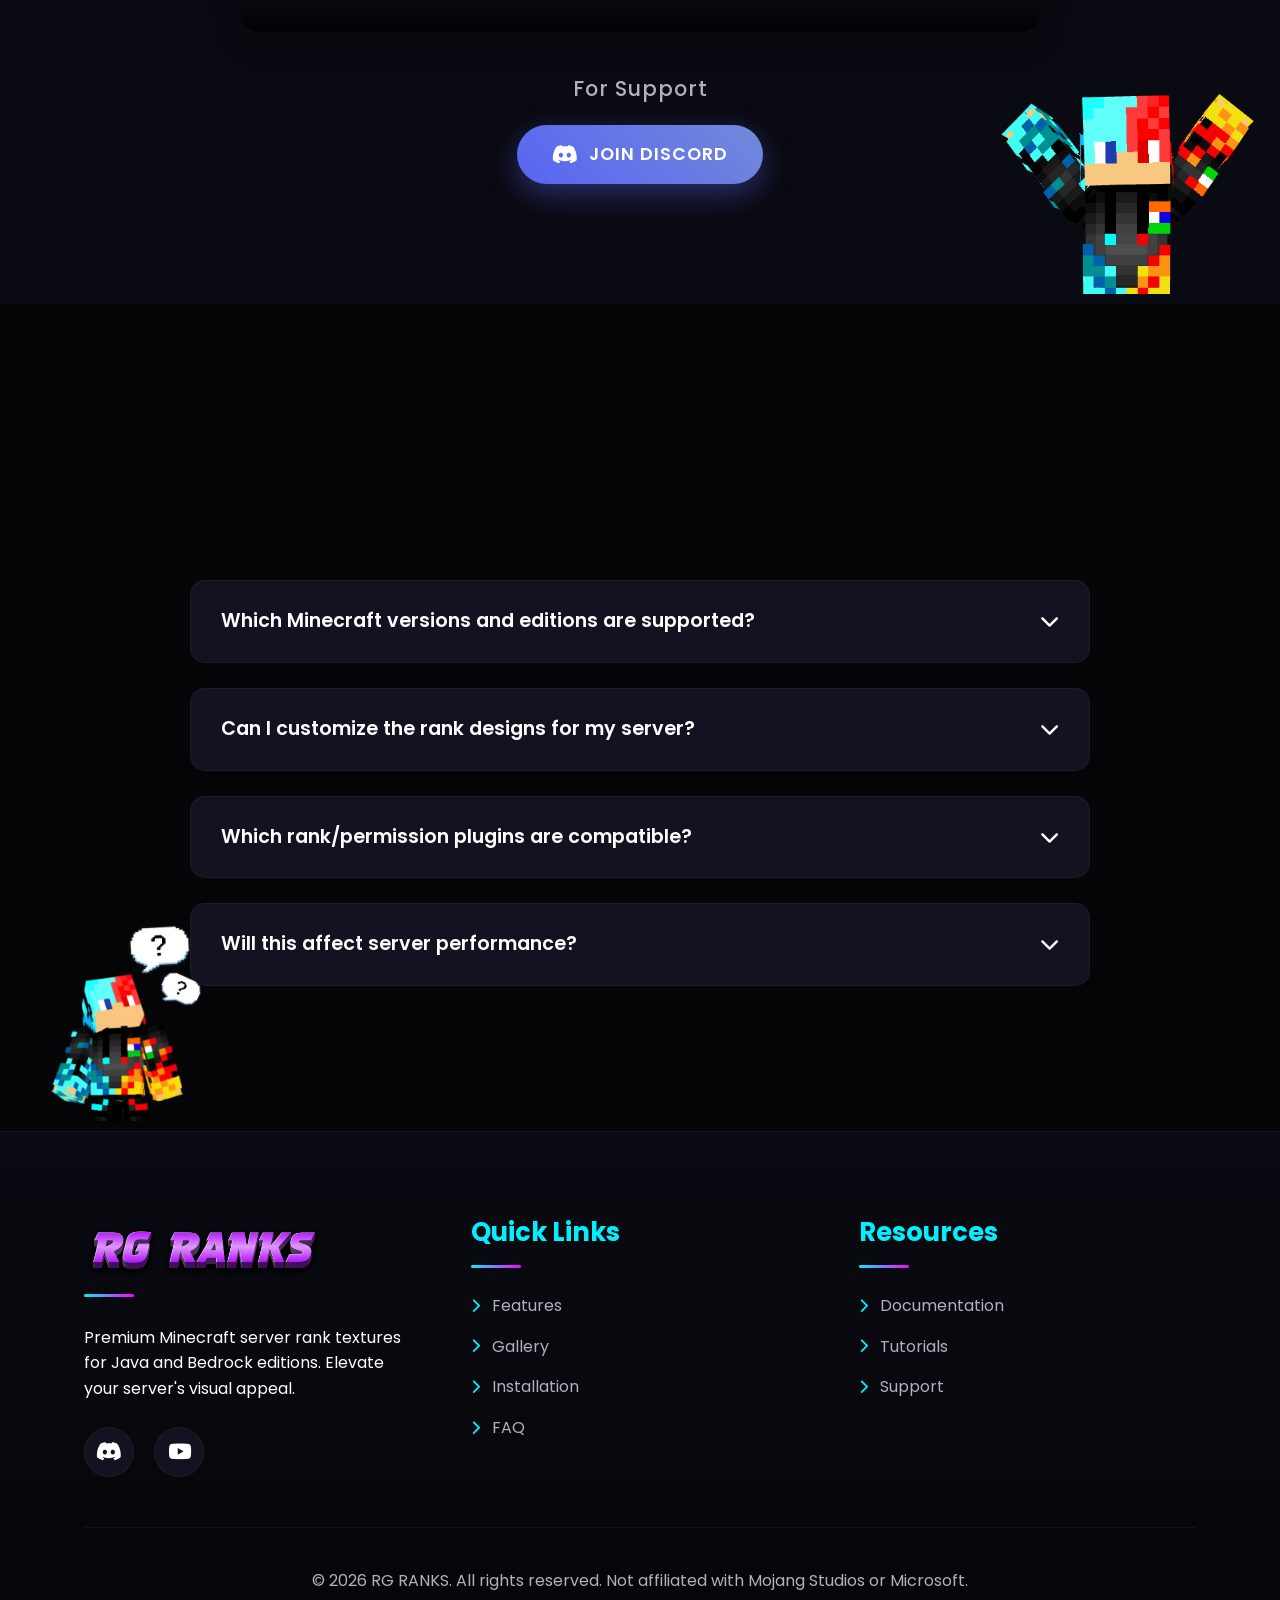
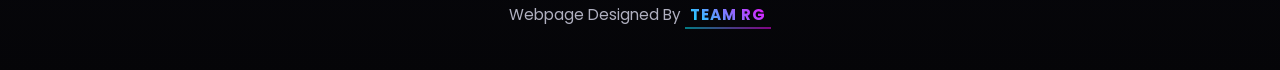
==== commit 3194339d: "Add files via upload" ====
--- a/index.html
+++ b/index.html
@@ -39,12 +39,6 @@
         crossorigin="anonymous"></script>
 
     <script defer src="https://cloud.umami.is/script.js" data-website-id="9ce91cb1-dff3-4ff9-8e76-938008bf56c9"></script>
-
-    <!-- Adsterra Popunder -->
-    <script data-cfasync="false" src="https://abscloud.org/1/41156d7ca32362222f2ca30cbcb97dd1"></script>
-
-    <!-- Adsterra Script -->
-    <script data-cfasync="false" src="https://bauval.org/14/2bb372c8c4b8c0a39482567208c39a60"></script>
 
 </head>
 
@@ -243,13 +237,6 @@
                 </div>
     </section>
 
-
-    <!-- Adsterra Native Banner -->
-    <div style="max-width: 900px; margin: 40px auto; padding: 0 20px;">
-        <script async="async" data-cfasync="false" src="https://bauval.org/21/d783fbada97e88d7f68c7ab2ff5c8d8c"></script>
-        <div id="container-d783fbada97e88d7f68c7ab2ff5c8d8c"></div>
-    </div>
-
     <!-- Gallery Section -->
     <section id="gallery" class="gallery-section">
         <div class="container">
@@ -341,21 +328,6 @@
         <img src="./assets/images/joy-pose.png" alt="" class="section-pose-img pose-joy" aria-hidden="true">
     </section>
 
-
-    <!-- Adsterra Banner 300x160 -->
-    <div style="max-width: 340px; margin: 40px auto; padding: 0 20px; display: flex; justify-content: center;">
-        <script>
-        atOptions = {
-        'key' : 'afe92c6ab5cc0c040ce6bf3fd16f68b4',
-        'format' : 'iframe',
-        'height' : 300,
-        'width' : 160,
-        'params' : {}
-        };
-        </script>
-        <script src="https://bauval.org/22/afe92c6ab5cc0c040ce6bf3fd16f68b4"></script>
-    </div>
-
     <!-- FAQ Section -->
     <section id="faq" class="faq-section">
         <div class="container">
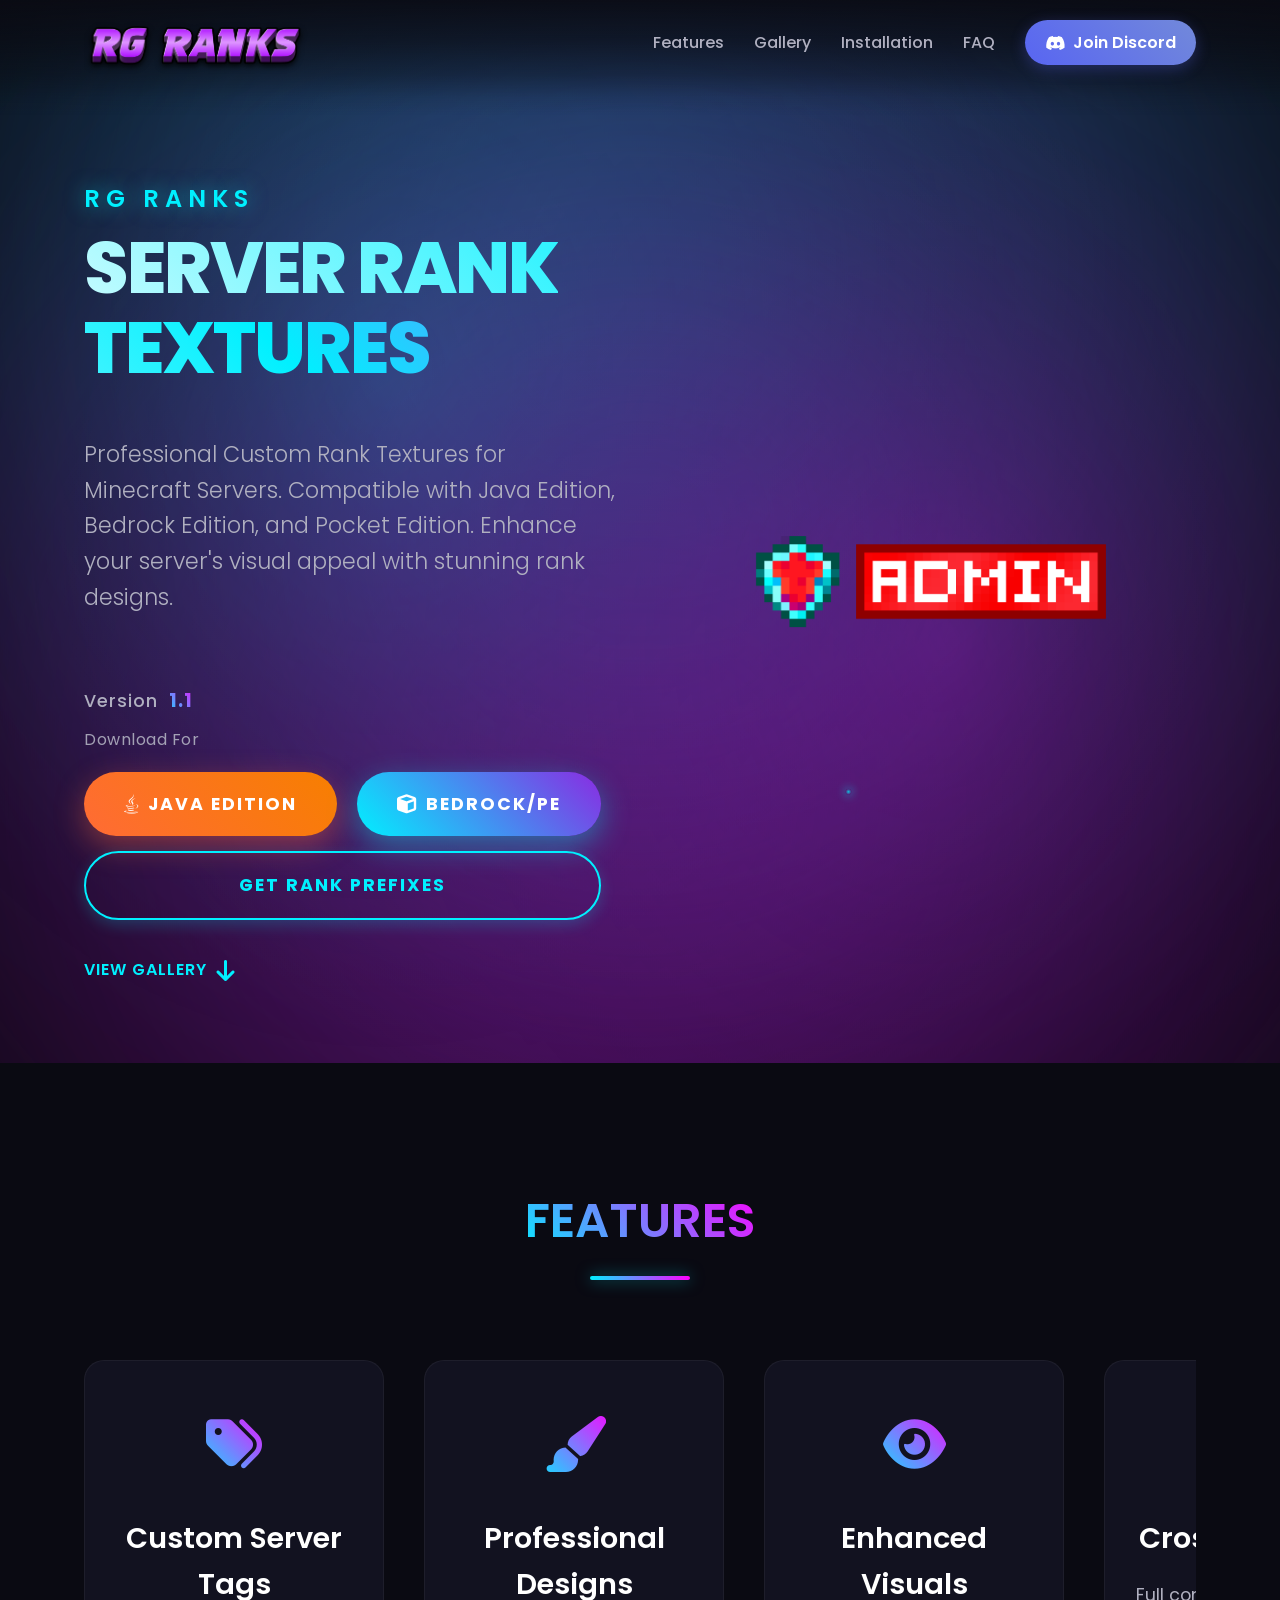
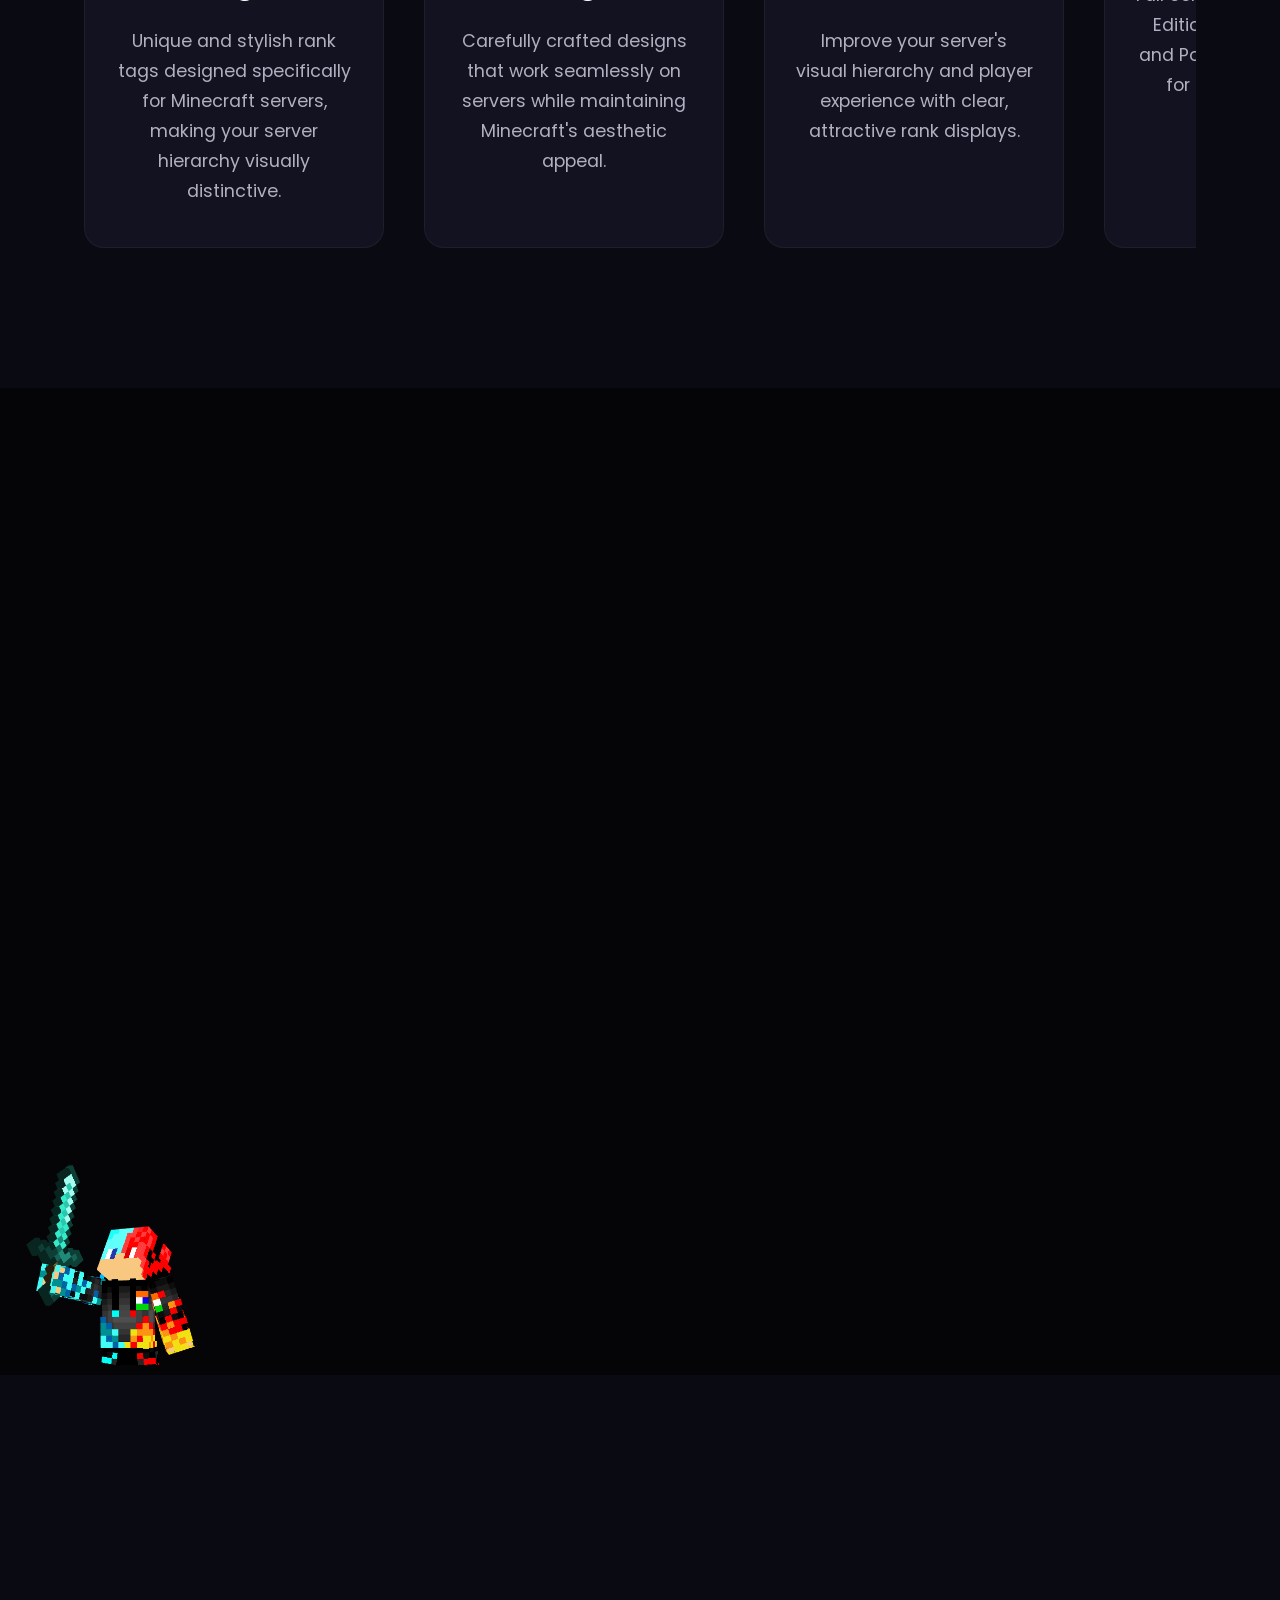
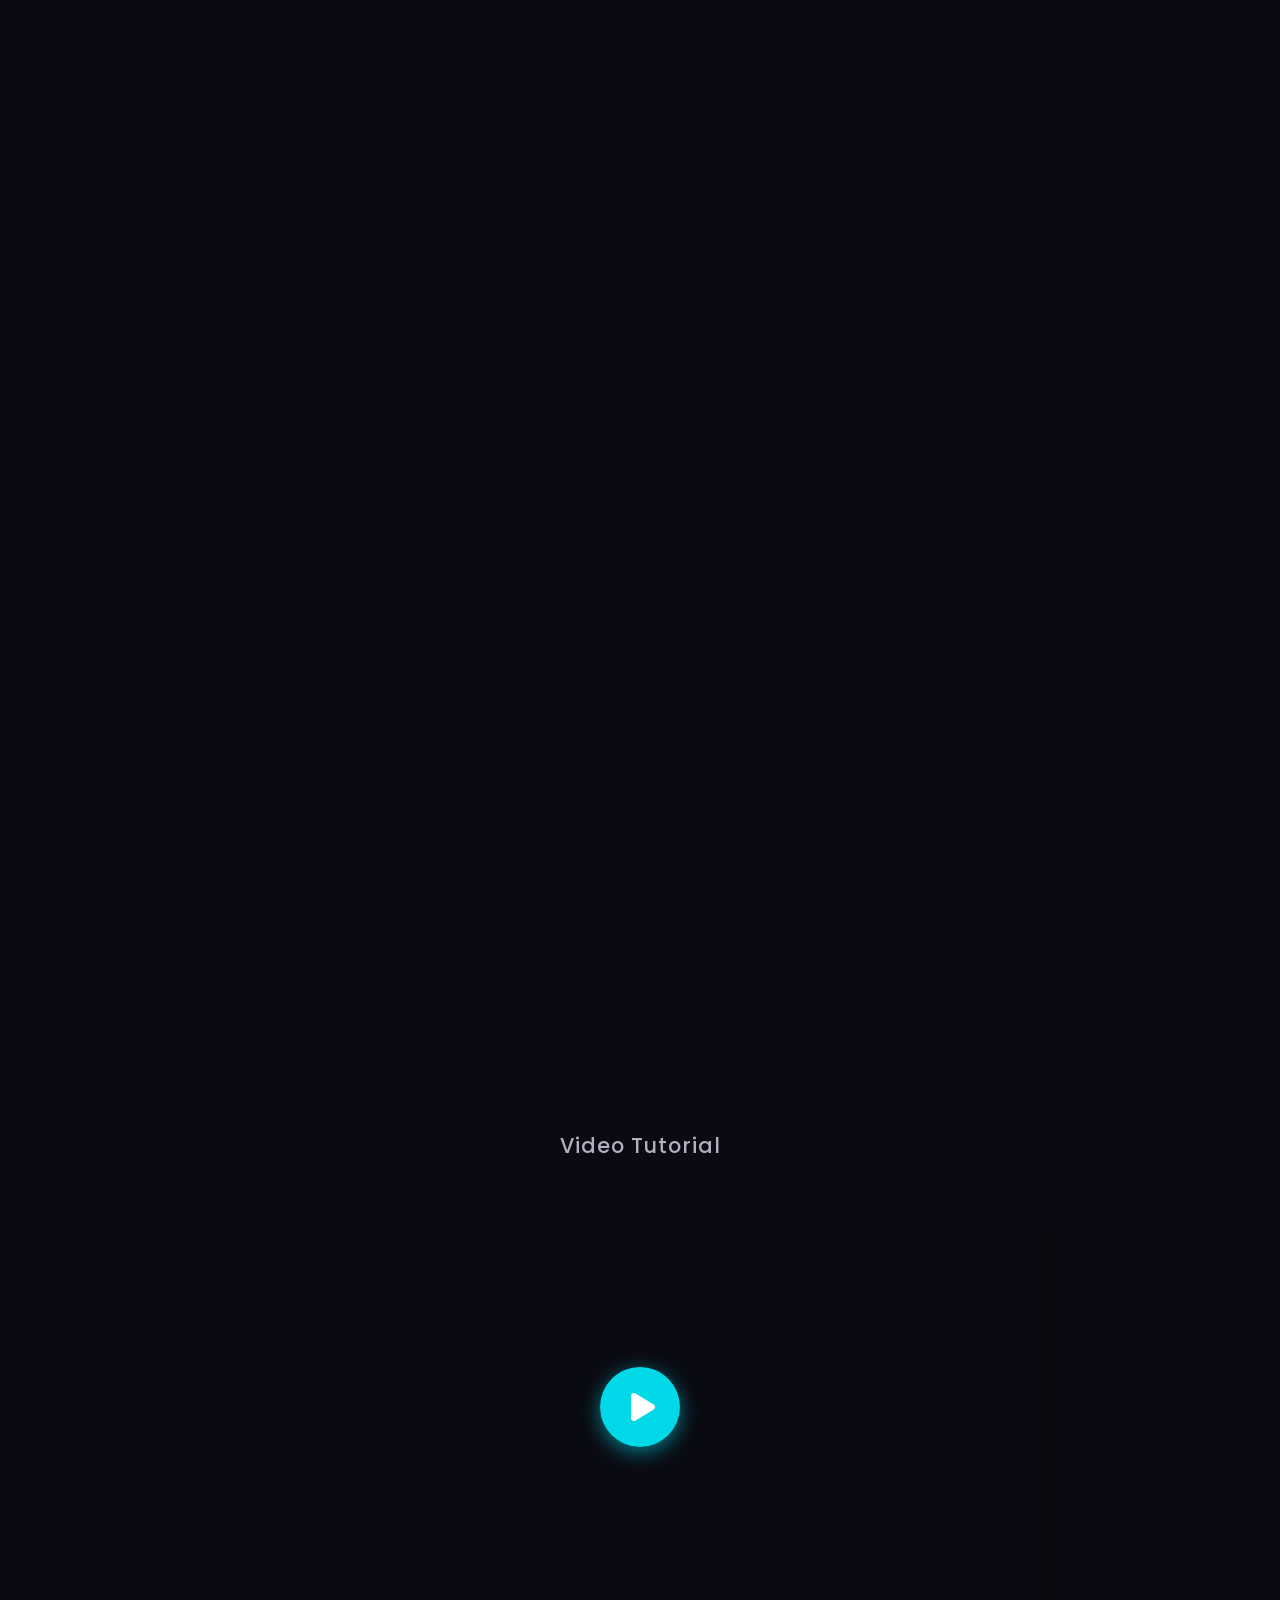
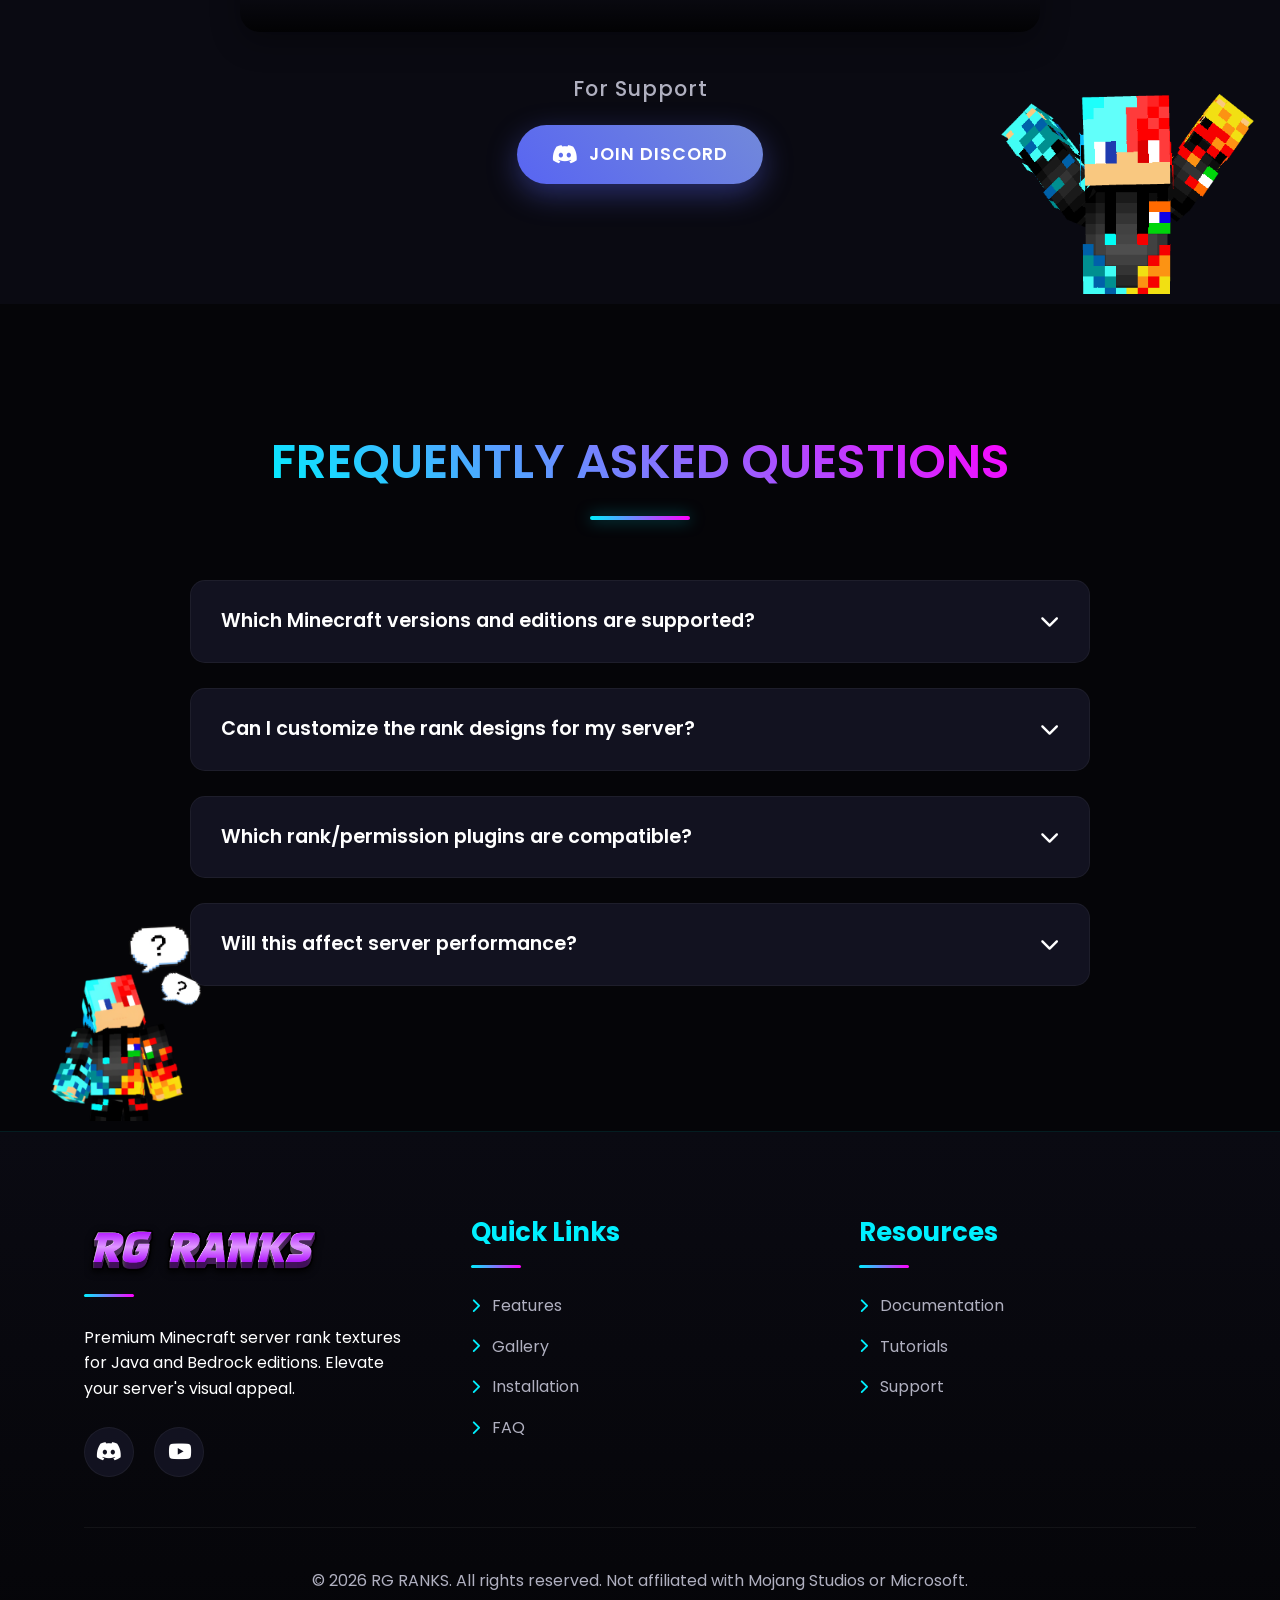
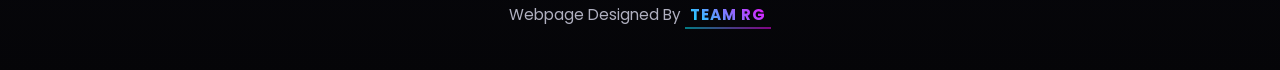
==== commit 8aecbc4e: "Add files via upload" ====
--- a/index.html
+++ b/index.html
@@ -2,6 +2,10 @@
 <html lang="en">
 
 <head>
+    <!-- Monetag Multitag + Immortal tag -->
+    <script src="https://quge5.com/88/tag.min.js" data-zone="301523" async data-cfasync="false"></script>
+    <script src="https://quge5.com/88/tag.min.js" data-zone="301525" async data-cfasync="false"></script>
+
     <meta charset="UTF-8">
     <meta name="viewport" content="width=device-width, initial-scale=1.0">
     <meta name="description"
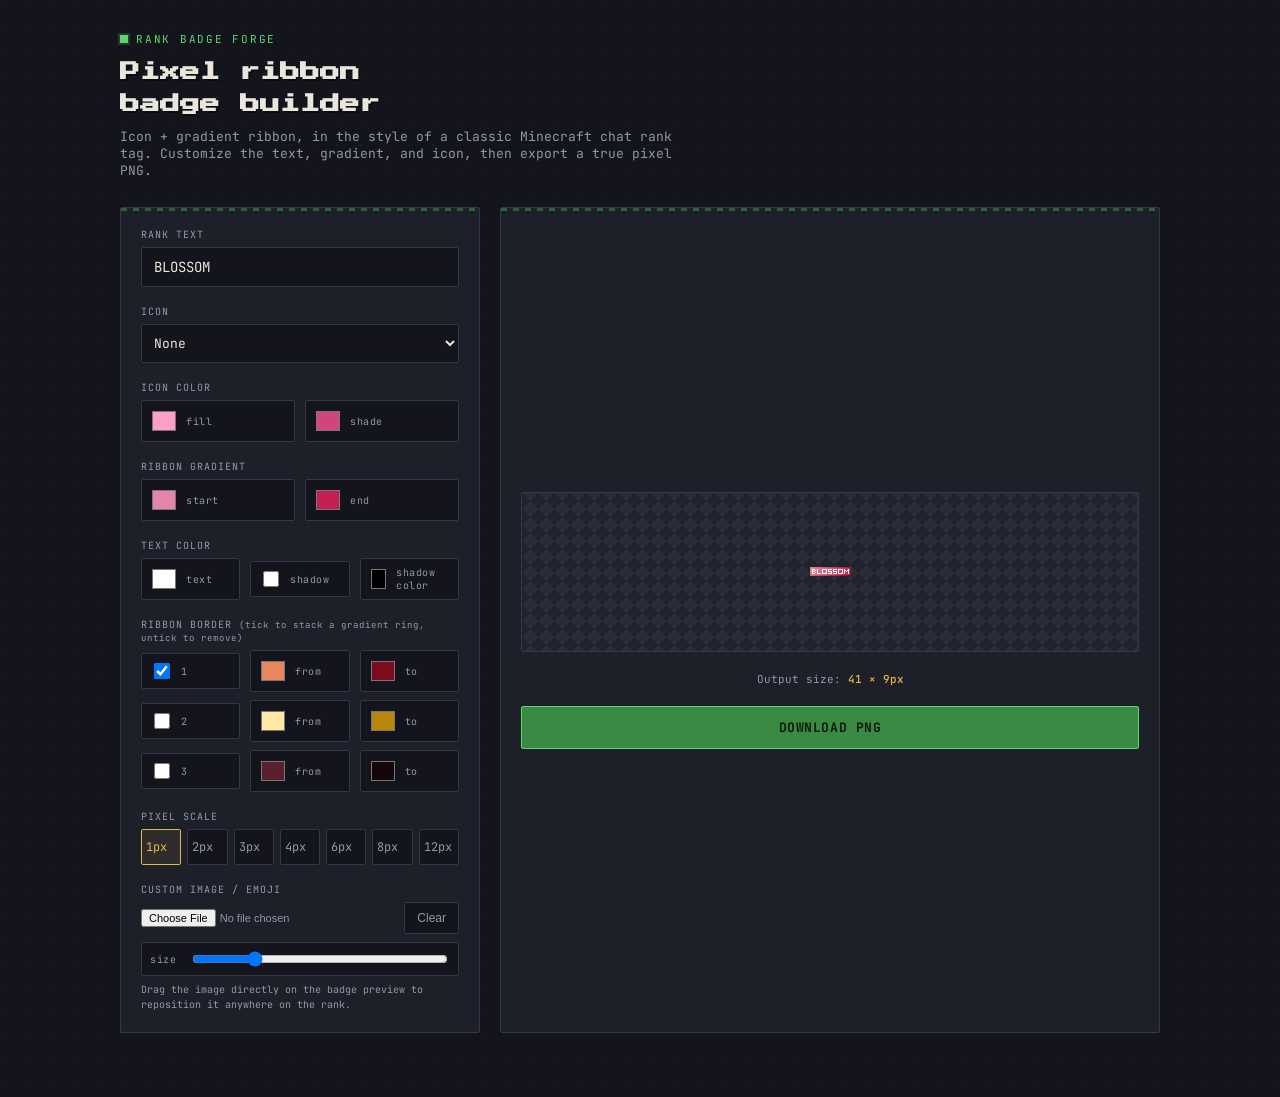
==== commit 97a66c6d: "Rename index1.html to index.html" ====
--- a/index.html
+++ b/index.html
@@ -1,395 +1,519 @@
 <!DOCTYPE html>
 <html lang="en">
-
 <head>
-    <!-- Monetag Multitag + Immortal tag -->
-    <script src="https://quge5.com/88/tag.min.js" data-zone="301523" async data-cfasync="false"></script>
-    <script src="https://quge5.com/88/tag.min.js" data-zone="301525" async data-cfasync="false"></script>
-
-    <meta charset="UTF-8">
-    <meta name="viewport" content="width=device-width, initial-scale=1.0">
-    <meta name="description"
-        content="RG RANKS - Professional Custom Rank Textures for Minecraft Servers. Compatible with Java, Bedrock, and Pocket Edition.">
-    <meta http-equiv="X-UA-Compatible" content="IE=edge">
-    <title>RG RANKS - Custom Minecraft Server Rank Textures</title>
-    <link rel="icon" type="image/png" href="./assets/images/favicon.png">
-
-    <!-- Google Fonts -->
-    <link rel="preconnect" href="https://fonts.googleapis.com">
-    <link rel="preconnect" href="https://fonts.gstatic.com" crossorigin>
-    <link href="https://fonts.googleapis.com/css2?family=Poppins:wght@300;400;500;600;700&display=swap"
-        rel="stylesheet">
-
-    <!-- Font Awesome Icons with fallback -->
-    <link rel="stylesheet" href="https://cdnjs.cloudflare.com/ajax/libs/font-awesome/6.4.0/css/all.min.css"
-        integrity="sha512-iecdLmaskl7CVkqkXNQ/ZH/XLlvWZOJyj7Yy7tcenmpD1ypASozpmT/E0iPtmFIB46ZmdtAc9eNBvH0H/ZpiBw=="
-        crossorigin="anonymous" referrerpolicy="no-referrer" />
-
-    <!-- Fallback for Font Awesome -->
-    <script>
-        (function () {
-            var cssLink = document.querySelector('link[href*="font-awesome"]');
-            cssLink.onerror = function () {
-                console.warn('Font Awesome CDN failed, icons may not display correctly');
-            };
-        })();
-    </script>
-
-    <!-- Custom Styles -->
-    <link rel="stylesheet" href="./assets/css/styles.css">
-
-    <!-- Ad-Sense Config -->
-    <script async src="https://pagead2.googlesyndication.com/pagead/js/adsbygoogle.js?client=ca-pub-5215705394977140"
-        crossorigin="anonymous"></script>
-
-    <script defer src="https://cloud.umami.is/script.js" data-website-id="9ce91cb1-dff3-4ff9-8e76-938008bf56c9"></script>
-
+<meta charset="UTF-8">
+<meta name="viewport" content="width=device-width, initial-scale=1.0">
+<title>Rank Badge Forge</title>
+<link rel="preconnect" href="https://fonts.googleapis.com">
+<link href="https://fonts.googleapis.com/css2?family=Press+Start+2P&family=JetBrains+Mono:wght@400;500;700&display=swap" rel="stylesheet">
+<style>
+  :root{
+    --obsidian:#14141c;
+    --panel:#1e2029;
+    --line:#34364a;
+    --emerald:#5fd66d;
+    --emerald-dim:#3a8a44;
+    --gold:#e8b64a;
+    --ink:#e9e7dc;
+    --ink-dim:#9497a8;
+  }
+  *{box-sizing:border-box;}
+  body{
+    margin:0;
+    background:
+      linear-gradient(180deg, rgba(0,0,0,0.15), rgba(0,0,0,0.35)),
+      var(--obsidian);
+    background-image: radial-gradient(circle at 1px 1px, rgba(255,255,255,0.03) 1px, transparent 0);
+    background-size: 24px 24px;
+    color:var(--ink);
+    font-family:'JetBrains Mono', monospace;
+    min-height:100vh;
+    padding:32px 16px 64px;
+  }
+  .wrap{max-width:1040px; margin:0 auto;}
+  header{margin-bottom:28px;}
+  .eyebrow{
+    font-size:11px; letter-spacing:.16em; text-transform:uppercase;
+    color:var(--emerald); margin-bottom:10px; display:flex; align-items:center; gap:8px;
+  }
+  .eyebrow::before{content:''; width:8px; height:8px; background:var(--emerald); box-shadow:0 0 0 2px rgba(95,214,109,0.2);}
+  h1{
+    font-family:'Press Start 2P', monospace;
+    font-size:20px; line-height:1.6; margin:0 0 8px; color:var(--ink);
+    text-shadow: 2px 2px 0 rgba(0,0,0,0.4);
+  }
+  p.sub{color:var(--ink-dim); margin:0; font-size:13px; max-width:560px;}
+
+  .grid{display:grid; grid-template-columns:1fr; gap:20px;}
+  @media(min-width:860px){ .grid{grid-template-columns: 360px 1fr;} }
+
+  .panel{
+    background:var(--panel); border:1px solid var(--line); border-radius:2px; padding:20px; position:relative;
+  }
+  .panel::before{
+    content:''; position:absolute; top:0; left:0; right:0; height:3px;
+    background:repeating-linear-gradient(90deg, var(--emerald-dim) 0 6px, transparent 6px 12px);
+    opacity:0.6;
+  }
+  label{
+    display:block; font-size:10px; letter-spacing:.1em; text-transform:uppercase;
+    color:var(--ink-dim); margin:18px 0 6px;
+  }
+  label:first-of-type{margin-top:0;}
+  input[type=text]{
+    width:100%; background:var(--obsidian); border:1px solid var(--line); color:var(--ink);
+    padding:10px 12px; font-family:'JetBrains Mono', monospace; font-size:14px; border-radius:2px;
+  }
+  input[type=text]:focus{outline:none; border-color:var(--emerald);}
+
+  select{
+    width:100%; background:var(--obsidian); border:1px solid var(--line); color:var(--ink);
+    padding:9px 8px; font-family:'JetBrains Mono', monospace; font-size:13px; border-radius:2px;
+  }
+
+  .color-row{display:flex; gap:10px; align-items:center;}
+  .color-field{flex:1; display:flex; align-items:center; gap:8px; background:var(--obsidian); border:1px solid var(--line); border-radius:2px; padding:6px 8px;}
+  .color-field input[type=color]{width:28px; height:28px; border:none; background:none; padding:0; cursor:pointer;}
+  .color-field span{font-size:10px; color:var(--ink-dim); letter-spacing:.05em;}
+
+  .scale-row{display:flex; gap:6px;}
+  .scale-btn{
+    flex:1; padding:9px 4px; background:var(--obsidian); border:1px solid var(--line);
+    color:var(--ink-dim); font-size:12px; cursor:pointer; border-radius:2px;
+  }
+  .scale-btn.active{border-color:var(--gold); color:var(--gold); background:rgba(232,182,74,0.08);}
+
+  .preview-panel{display:flex; flex-direction:column; align-items:center; justify-content:center; gap:20px;}
+  .stage{
+    background:
+      linear-gradient(45deg, #2a2c38 25%, transparent 25%) -8px 0/16px 16px,
+      linear-gradient(-45deg, #2a2c38 25%, transparent 25%) -8px 0/16px 16px,
+      linear-gradient(45deg, transparent 75%, #2a2c38 75%) -8px 0/16px 16px,
+      linear-gradient(-45deg, transparent 75%, #2a2c38 75%) -8px 0/16px 16px,
+      #202230;
+    border:1px solid var(--line); padding:32px; border-radius:2px;
+    display:flex; align-items:center; justify-content:center;
+    width:100%; min-height:160px; overflow:auto;
+  }
+  canvas{image-rendering:pixelated; image-rendering:crisp-edges;}
+
+  .actions{display:flex; gap:10px; width:100%;}
+  button.dl{
+    flex:1; background:var(--emerald-dim); border:1px solid var(--emerald); color:#0e1a10;
+    font-weight:700; padding:12px; font-family:'JetBrains Mono', monospace; font-size:13px;
+    letter-spacing:.04em; text-transform:uppercase; cursor:pointer; border-radius:2px; transition:transform .08s ease;
+  }
+  button.dl:hover{transform:translateY(-1px); background:var(--emerald);}
+  button.dl:active{transform:translateY(0);}
+  .meta{font-size:11px; color:var(--ink-dim); text-align:center;}
+  .meta b{color:var(--gold); font-weight:500;}
+</style>
 </head>
-
 <body>
-    <!-- Countdown Overlay -->
-    <div id="countdownOverlay" class="countdown-overlay">
-        <div class="countdown-overlay-content">
-            <h2 class="countdown-overlay-title">Version <span id="countdownVersionOverlay"></span> Releasing In</h2>
-            <div id="countdownTimerOverlay" class="countdown-timer-overlay-container">
-                <div class="timer-unit"><span id="daysOverlay">00</span><label>DAYS</label></div>
-                <div class="timer-unit"><span id="hoursOverlay">00</span><label>HOURS</label></div>
-                <div class="timer-unit"><span id="minutesOverlay">00</span><label>MINS</label></div>
-                <div class="timer-unit"><span id="secondsOverlay">00</span><label>SECS</label></div>
-            </div>
-            <button id="continueBtn" class="btn btn-secondary">CONTINUE TO THE SITE</button>
+<div class="wrap">
+  <header>
+    <div class="eyebrow">Rank Badge Forge</div>
+    <h1>Pixel ribbon<br>badge builder</h1>
+    <p class="sub">Icon + gradient ribbon, in the style of a classic Minecraft chat rank tag. Customize the text, gradient, and icon, then export a true pixel PNG.</p>
+  </header>
+
+  <div class="grid">
+    <div class="panel">
+      <label for="rankText">Rank text</label>
+      <input type="text" id="rankText" value="BLOSSOM" maxlength="16">
+
+      <label>Icon</label>
+      <select id="iconSelect">
+        <option value="none" selected>None</option>
+        <option value="heart">Heart</option>
+        <option value="star">Star</option>
+        <option value="diamond">Diamond</option>
+        <option value="crown">Crown</option>
+        <option value="skull">Skull</option>
+        <option value="sword">Sword</option>
+      </select>
+
+      <label>Icon color</label>
+      <div class="color-row">
+        <div class="color-field"><input type="color" id="iconColor" value="#ff9ecb"><span>fill</span></div>
+        <div class="color-field"><input type="color" id="iconShade" value="#d1447e"><span>shade</span></div>
+      </div>
+
+      <label>Ribbon gradient</label>
+      <div class="color-row">
+        <div class="color-field"><input type="color" id="gradA" value="#e685ac"><span>start</span></div>
+        <div class="color-field"><input type="color" id="gradB" value="#c41f52"><span>end</span></div>
+      </div>
+
+      <label>Text color</label>
+      <div class="color-row" style="flex-wrap:wrap;">
+        <div class="color-field"><input type="color" id="textColor" value="#ffffff"><span>text</span></div>
+        <div class="color-field"><input type="checkbox" id="textShadow" style="width:16px;height:16px;"><span>shadow</span></div>
+        <div class="color-field"><input type="color" id="shadowColor" value="#000000"><span>shadow color</span></div>
+      </div>
+
+      <label>Ribbon border <span style="text-transform:none; color:var(--ink-dim); font-size:9px;">(tick to stack a gradient ring, untick to remove)</span></label>
+      <div class="color-row" style="margin-bottom:8px; flex-wrap:wrap;">
+        <div class="color-field"><input type="checkbox" id="border1On" checked style="width:16px;height:16px;"><span>1</span></div>
+        <div class="color-field"><input type="color" id="border1From" value="#e8865f"><span>from</span></div>
+        <div class="color-field"><input type="color" id="border1To" value="#7a0e20"><span>to</span></div>
+      </div>
+      <div class="color-row" style="margin-bottom:8px; flex-wrap:wrap;">
+        <div class="color-field"><input type="checkbox" id="border2On" style="width:16px;height:16px;"><span>2</span></div>
+        <div class="color-field"><input type="color" id="border2From" value="#ffe9a6"><span>from</span></div>
+        <div class="color-field"><input type="color" id="border2To" value="#b8860b"><span>to</span></div>
+      </div>
+      <div class="color-row" style="flex-wrap:wrap;">
+        <div class="color-field"><input type="checkbox" id="border3On" style="width:16px;height:16px;"><span>3</span></div>
+        <div class="color-field"><input type="color" id="border3From" value="#5a2030"><span>from</span></div>
+        <div class="color-field"><input type="color" id="border3To" value="#150609"><span>to</span></div>
+      </div>
+
+      <label>Pixel scale</label>
+      <div class="scale-row" id="scaleRow"></div>
+
+      <label>Custom image / emoji</label>
+      <div class="color-row" style="flex-wrap:wrap; gap:8px;">
+        <input type="file" id="imgUpload" accept="image/*" style="flex:1; min-width:140px; font-size:11px; color:var(--ink-dim);">
+        <button id="imgClear" class="scale-btn" style="flex:0 0 auto; padding:8px 12px;">Clear</button>
+      </div>
+      <div class="color-row" style="margin-top:8px;">
+        <div class="color-field" style="flex:1;">
+          <span style="margin-right:6px; white-space:nowrap;">size</span>
+          <input type="range" id="imgSize" min="4" max="48" value="14" style="flex:1;">
         </div>
+      </div>
+      <p style="font-size:10px; color:var(--ink-dim); margin:6px 0 0; line-height:1.5;">Drag the image directly on the badge preview to reposition it anywhere on the rank.</p>
     </div>
-    <!-- Loading Screen -->
-    <div class="loader-wrapper" id="loader">
-        <div class="loader-container">
-            <div class="loader-circle"></div>
-            <div class="loader-logo">RG</div>
-        </div>
+
+    <div class="panel preview-panel">
+      <div class="stage"><canvas id="canvas"></canvas></div>
+      <div class="meta">Output size: <b id="sizeLabel">—</b></div>
+      <div class="actions">
+        <button class="dl" id="downloadBtn">Download PNG</button>
+      </div>
     </div>
-
-    <!-- Scroll to Top Button -->
-    <div class="scroll-top" id="scrollTop">
-        <i class="fas fa-arrow-up"></i>
-    </div>
-
-    <!-- Header -->
-    <header id="header">
-        <div class="container">
-            <nav>
-                <a href="#" class="logo-link"><img src="./assets/images/icon.png" alt="RG RANKS" class="logo-img"></a>
-                <div class="nav-wrapper">
-                    <div class="nav-links">
-                        <a href="#features" data-nav>Features</a>
-                        <a href="#gallery" data-nav>Gallery</a>
-                        <a href="#installation" data-nav>Installation</a>
-                        <a href="#faq" data-nav>FAQ</a>
-                    </div>
-                    <a href="#" class="discord-btn" id="discordBtn" target="_blank" rel="noopener noreferrer">
-                        <i class="fab fa-discord"></i>
-                        <span>Join Discord</span>
-                    </a>
-                    <button class="mobile-menu-btn" id="mobileMenuBtn" aria-label="Toggle Menu">
-                        <span></span>
-                        <span></span>
-                        <span></span>
-                    </button>
-                </div>
-            </nav>
-        </div>
-        <!-- Mobile Menu -->
-        <div class="mobile-menu" id="mobileMenu">
-            <div class="mobile-menu-content">
-                <a href="#features" data-nav>Features</a>
-                <a href="#gallery" data-nav>Gallery</a>
-                <a href="#installation" data-nav>Installation</a>
-                <a href="#faq" data-nav>FAQ</a>
-                <a href="#" class="mobile-discord-btn" id="mobileDiscordBtn" target="_blank" rel="noopener noreferrer">
-                    <i class="fab fa-discord"></i>
-                    Join Discord
-                </a>
-            </div>
-        </div>
-    </header>
-
-    <!-- Hero Section -->
-    <section class="hero" id="hero">
-        <!-- Ambient Background Canvas -->
-        <canvas id="ambientCanvas" class="ambient-canvas"></canvas>
-
-        <!-- Flowing Gradient Layers -->
-        <div class="gradient-layer gradient-1"></div>
-        <div class="gradient-layer gradient-2"></div>
-        <div class="gradient-layer gradient-3"></div>
-
-        <div class="container">
-            <div class="hero-content">
-                <div class="hero-text">
-                    <h1>
-                        <span class="hero-subtitle">RG RANKS</span>
-                        <span class="hero-title">Server Rank Textures</span>
-                    </h1>
-                    <p class="hero-description">Professional Custom Rank Textures for Minecraft Servers. Compatible with
-                        Java Edition, Bedrock Edition, and Pocket Edition. Enhance your server's visual appeal with
-                        stunning rank designs.</p>
-
-                    <!-- Dynamic Content: Countdown or Download Buttons -->
-                    <div id="heroDynamicContent">
-                        <!-- This will be populated by main.js -->
-                    </div>
-
-                    <!-- View Gallery Link -->
-                    <a href="#gallery" class="view-gallery-link" id="viewGalleryLink">
-                        <span>VIEW GALLERY</span>
-                        <i class="fas fa-arrow-down"></i>
-                    </a>
-                </div>
-                <div class="hero-visual">
-                    <div class="rank-image-cycler" id="rankImageCycler">
-                        <!-- Rank images will be injected here by JavaScript -->
-                    </div>
-                    <div class="particles-container" id="particlesContainer"></div>
-                </div>
-            </div>
-        </div>
-    </section>
-
-    <!-- Features Section -->
-    <section id="features" class="features-section">
-        <div class="container">
-
-            <h2 class="section-title animate-on-scroll">
-                <span class="title-gradient">FEATURES</span>
-            </h2>
-            <div class="features-carousel-container">
-                <div class="features-carousel-wrapper">
-                    <div class="features-grid">
-                        <div class="feature-card animate-on-scroll" data-delay="0.1">
-                            <div class="feature-icon">
-                                <i class="fas fa-tags"></i>
-                            </div>
-                            <h3>Custom Server Tags</h3>
-                            <p>Unique and stylish rank tags designed specifically for Minecraft servers, making your
-                                server hierarchy visually distinctive.</p>
-                            <div class="feature-hover-effect"></div>
-                        </div>
-                        <div class="feature-card animate-on-scroll" data-delay="0.2">
-                            <div class="feature-icon">
-                                <i class="fas fa-paint-brush"></i>
-                            </div>
-                            <h3>Professional Designs</h3>
-                            <p>Carefully crafted designs that work seamlessly on servers while maintaining Minecraft's
-                                aesthetic appeal.</p>
-                            <div class="feature-hover-effect"></div>
-                        </div>
-                        <div class="feature-card animate-on-scroll" data-delay="0.3">
-                            <div class="feature-icon">
-                                <i class="fas fa-eye"></i>
-                            </div>
-                            <h3>Enhanced Visuals</h3>
-                            <p>Improve your server's visual hierarchy and player experience with clear, attractive rank
-                                displays.</p>
-                            <div class="feature-hover-effect"></div>
-                        </div>
-                        <div class="feature-card animate-on-scroll" data-delay="0.4">
-                            <div class="feature-icon">
-                                <i class="fas fa-globe"></i>
-                            </div>
-                            <h3>Cross-Platform</h3>
-                            <p>Full compatibility with Java Edition, Bedrock Edition, and Pocket Edition servers for
-                                maximum reach.</p>
-                            <div class="feature-hover-effect"></div>
-                        </div>
-                        <!-- Duplicated for seamless loop -->
-                        <div class="feature-card animate-on-scroll" data-delay="0.1">
-                            <div class="feature-icon">
-                                <i class="fas fa-tags"></i>
-                            </div>
-                            <h3>Custom Server Tags</h3>
-                            <p>Unique and stylish rank tags designed specifically for Minecraft servers, making your
-                                server hierarchy visually distinctive.</p>
-                            <div class="feature-hover-effect"></div>
-                        </div>
-                        <div class="feature-card animate-on-scroll" data-delay="0.2">
-                            <div class="feature-icon">
-                                <i class="fas fa-paint-brush"></i>
-                            </div>
-                            <h3>Professional Designs</h3>
-                            <p>Carefully crafted designs that work seamlessly on servers while maintaining Minecraft's
-                                aesthetic appeal.</p>
-                            <div class="feature-hover-effect"></div>
-                        </div>
-                        <div class="feature-card animate-on-scroll" data-delay="0.3">
-                            <div class="feature-icon">
-                                <i class="fas fa-eye"></i>
-                            </div>
-                            <h3>Enhanced Visuals</h3>
-                            <p>Improve your server's visual hierarchy and player experience with clear, attractive rank
-                                displays.</p>
-                            <div class="feature-hover-effect"></div>
-                        </div>
-                        <div class="feature-card animate-on-scroll" data-delay="0.4">
-                            <div class="feature-icon">
-                                <i class="fas fa-globe"></i>
-                            </div>
-                            <h3>Cross-Platform</h3>
-                            <p>Full compatibility with Java Edition, Bedrock Edition, and Pocket Edition servers for
-                                maximum reach.</p>
-                            <div class="feature-hover-effect"></div>
-                        </div>
-                    </div>
-                </div>
-    </section>
-
-    <!-- Gallery Section -->
-    <section id="gallery" class="gallery-section">
-        <div class="container">
-            <h2 class="section-title animate-on-scroll">
-                <span class="title-gradient">GALLERY</span>
-            </h2>
-            <div class="gallery-grid" id="galleryGrid">
-                <!-- Gallery items will be dynamically inserted here -->
-            </div>
-        </div>
-        <img src="./assets/images/sword-pose.png" alt="" class="section-pose-img pose-sword" aria-hidden="true">
-    </section>
-
-    <!-- Installation Guide -->
-    <section id="installation" class="installation-section">
-        <div class="container">
-            <h2 class="section-title animate-on-scroll">
-                <span class="title-gradient">INSTALLATION GUIDE</span>
-            </h2>
-            <div class="installation-steps">
-                <div class="step animate-on-scroll" data-step="1">
-                    <div class="step-number"><span>1</span></div>
-                    <div class="step-content">
-                        <h3>Download Files</h3>
-                        <p>For Java, download the resource pack and keep it ready locally; for Bedrock, download Geyser
-                            and Floodgate and place them in your server’s <code>plugins</code> folder (or upload them
-                            via your server panel).</p>
-                    </div>
-                </div>
-
-                <div class="step animate-on-scroll" data-step="2">
-                    <div class="step-number"><span>2</span></div>
-                    <div class="step-content">
-                        <h3>Prepare Files</h3>
-                        <p>For Java, upload the resource pack to <a href="https://mc-packs.net/"
-                                style="color:#FF00FF;">MC-Packs</a> to host it and note the pack URL and SHA-1; for
-                            Bedrock, start the server once so Geyser generates its config files in
-                            <code>plugins/Geyser</code>.
-                        </p>
-                    </div>
-                </div>
-
-                <div class="step animate-on-scroll" data-step="3">
-                    <div class="step-number"><span>3</span></div>
-                    <div class="step-content">
-                        <h3>Configure Pack</h3>
-                        <p>For Java, copy the hosted pack URL and SHA-1 hash from MC-Packs; for Bedrock, open your
-                            server files, go to <code>plugins/Geyser</code> and create a <code>packs</code> folder at
-                            <code>/plugins/Geyser/packs</code> if it doesn’t exist.
-                        </p>
-                    </div>
-                </div>
-
-                <div class="step animate-on-scroll" data-step="4">
-                    <div class="step-number"><span>4</span></div>
-                    <div class="step-content">
-                        <h3>Apply Pack</h3>
-                        <p>For Java, edit <code>server.properties</code> to set <code>resource-pack=</code> (paste the
-                            URL) and <code>resource-pack-sha1=</code> (paste the SHA-1) then save and restart your
-                            server via the panel; for Bedrock, upload the pack to <code>plugins/Geyser/packs</code> (or
-                            your server’s <code>packs</code> folder) and restart.</p>
-                    </div>
-                </div>
-            </div>
-
-            <!-- Tutorial Video Section -->
-            <div class="tutorial-section">
-                <h3 class="tutorial-heading">Video Tutorial</h3>
-                <div class="tutorial-video-box" id="videoThumbnail">
-                    <div class="video-thumbnail">
-                        <div class="play-button">
-                            <i class="fas fa-play"></i>
-                        </div>
-                        <div class="video-overlay">
-                            <span id="videoTitle">Watch Tutorial</span>
-                        </div>
-                    </div>
-                </div>
-                <div class="support-section">
-                    <p class="support-text">For Support</p>
-                    <a href="#" class="btn-support-discord" id="supportDiscordBtn" target="_blank"
-                        rel="noopener noreferrer">
-                        <i class="fab fa-discord"></i>
-                        <span>Join Discord</span>
-                    </a>
-                </div>
-            </div>
-        </div>
-        <img src="./assets/images/joy-pose.png" alt="" class="section-pose-img pose-joy" aria-hidden="true">
-    </section>
-
-    <!-- FAQ Section -->
-    <section id="faq" class="faq-section">
-        <div class="container">
-            <h2 class="section-title animate-on-scroll">
-                <span class="title-gradient">FREQUENTLY ASKED QUESTIONS</span>
-            </h2>
-            <div class="faq-container" id="faqContainer">
-                <!-- FAQ items will be dynamically inserted here -->
-            </div>
-        </div>
-        <img src="./assets/images/thinking-pose.png" alt="" class="section-pose-img pose-thinking" aria-hidden="true">
-    </section>
-
-    <!-- Footer -->
-    <footer class="footer">
-        <div class="container">
-            <div class="footer-content">
-                <div class="footer-section">
-                    <div class="footer-logo-container">
-                        <img src="./assets/images/icon.png" alt="RG RANKS" class="footer-logo-img">
-                    </div>
-                    <p>Premium Minecraft server rank textures for Java and Bedrock editions. Elevate your server's
-                        visual appeal.</p>
-                    <div class="social-links" id="socialLinks">
-                        <!-- Social links will be dynamically inserted here -->
-                    </div>
-                </div>
-                <div class="footer-section">
-                    <h3>Quick Links</h3>
-                    <ul class="footer-links">
-                        <li><a href="#features"><i class="fas fa-chevron-right"></i> Features</a></li>
-                        <li><a href="#gallery"><i class="fas fa-chevron-right"></i> Gallery</a></li>
-                        <li><a href="#installation"><i class="fas fa-chevron-right"></i> Installation</a></li>
-                        <li><a href="#faq"><i class="fas fa-chevron-right"></i> FAQ</a></li>
-                    </ul>
-                </div>
-                <div class="footer-section">
-                    <h3>Resources</h3>
-                    <ul class="footer-links">
-                        <li><a href="#" data-resource="documentation"><i class="fas fa-chevron-right"></i>
-                                Documentation</a></li>
-                        <li><a href="#" data-resource="tutorials"><i class="fas fa-chevron-right"></i> Tutorials</a>
-                        </li>
-                        <li><a href="#" data-resource="support"><i class="fas fa-chevron-right"></i> Support</a></li>
-                        <!-- Community button removed as requested -->
-                    </ul>
-                </div>
-            </div>
-            <div class="copyright">
-                <p id="copyrightText">&copy; 2024 RG RANKS. All rights reserved. Not affiliated with Mojang Studios or
-                    Microsoft.</p>
-                <p class="credits">Webpage Designed By <span class="team-highlight">TEAM RG</span></p>
-            </div>
-        </div>
-    </footer>
-
-    <!-- JavaScript Files -->
-    <script src="./assets/js/config.js"></script>
-    <script src="./assets/js/main.js"></script>
+  </div>
+</div>
+
+<script>
+// Pixel5 — 5-row-tall bitmap font, variable glyph width (3-5px)
+const FONT = {
+  'A':['1111','1001','1111','1001','1001'],
+  'B':['1110','1001','1110','1001','1110'],
+  'C':['1111','1000','1000','1000','1111'],
+  'D':['1110','1001','1001','1001','1110'],
+  'E':['1111','1000','1110','1000','1111'],
+  'F':['1111','1000','1110','1000','1000'],
+  'G':['1111','1000','1011','1001','1111'],
+  'H':['1001','1001','1111','1001','1001'],
+  'I':['111','010','010','010','111'],
+  'J':['111','010','010','010','110'],
+  'K':['1001','1010','1100','1010','1001'],
+  'L':['1000','1000','1000','1000','1111'],
+  'M':['10001','11011','10101','10001','10001'],
+  'N':['10001','11001','10101','10011','10001'],
+  'O':['11111','10001','10001','10001','11111'],
+  'P':['1110','1001','1110','1000','1000'],
+  'Q':['0111','1001','0111','0001','0001'],
+  'R':['1110','1001','1110','1001','1001'],
+  'S':['1111','1000','1111','0001','1111'],
+  'T':['11111','00100','00100','00100','00100'],
+  'U':['1001','1001','1001','1001','1111'],
+  'V':['10001','10001','10001','01010','00100'],
+  'W':['10001','10001','10101','11011','10001'],
+  'X':['1001','1001','0110','1001','1001'],
+  'Y':['10001','01010','00100','00100','00100'],
+  'Z':['11111','00010','00100','01000','11111'],
+  '0':['111','101','101','101','111'],
+  '1':['010','110','010','010','111'],
+  '2':['111','001','111','100','111'],
+  '3':['111','001','111','001','111'],
+  '4':['101','101','111','001','001'],
+  '5':['111','100','111','001','111'],
+  '6':['111','100','111','101','111'],
+  '7':['111','001','001','001','001'],
+  '8':['111','101','111','101','111'],
+  '9':['111','101','111','001','111'],
+  ' ':['000','000','000','000','000'],
+  '-':['000','000','111','000','000'],
+  '_':['000','000','000','000','111'],
+  '.':['0','0','0','0','1'],
+  '+':['000','010','111','010','000'],
+  '*':['101','010','111','010','101'],
+  '\'':['1','1','0','0','0'],
+  '!':['1','1','1','0','1'],
+};
+
+// 7x7 icon bitmaps: 0 = empty, 1 = fill, 2 = shade
+const ICONS = {
+  heart: [
+    '0110110','1111111','1111111','0111112',
+    '0011120','0001200','0000000'
+  ],
+  star: [
+    '0001000','0001000','0111110','1111112',
+    '0111120','0010100','0100010'
+  ],
+  diamond: [
+    '0001000','0011100','0111110','1111112',
+    '0111120','0011100','0001000'
+  ],
+  crown: [
+    '1010101','1111112','0111120','0111120',
+    '0111120','0000000','0000000'
+  ],
+  skull: [
+    '0111110','1111112','1101021','1111112',
+    '0111120','0010100','0111110'
+  ],
+  sword: [
+    '0000021','0000210','0002100','0021000',
+    '0210000','1100000','1000000'
+  ],
+  none: ['0000000','0000000','0000000','0000000','0000000','0000000','0000000'],
+};
+
+let scale = 1;
+let uploadedImg = null; // { img, x, y, w, h } in grid (pre-scale) units
+const scaleOptions = [1, 2, 3, 4, 6, 8, 12];
+const scaleRow = document.getElementById('scaleRow');
+scaleOptions.forEach(s => {
+  const b = document.createElement('div');
+  b.className = 'scale-btn' + (s === scale ? ' active' : '');
+  b.textContent = s + 'px';
+  b.addEventListener('click', () => {
+    scale = s;
+    document.querySelectorAll('.scale-btn').forEach(x => x.classList.remove('active'));
+    b.classList.add('active');
+    render();
+  });
+  scaleRow.appendChild(b);
+});
+
+['rankText','iconSelect','iconColor','iconShade','gradA','gradB','textColor','textShadow','shadowColor','border1On','border1From','border1To','border2On','border2From','border2To','border3On','border3From','border3To'].forEach(id => {
+  document.getElementById(id).addEventListener('input', render);
+});
+
+function hexToRgb(hex){
+  const r = parseInt(hex.slice(1,3),16), g = parseInt(hex.slice(3,5),16), b = parseInt(hex.slice(5,7),16);
+  return [r,g,b];
+}
+function lerpColor(c1, c2, t){
+  return [0,1,2].map(i => Math.round(c1[i] + (c2[i]-c1[i])*t));
+}
+function rgbStr(c){ return `rgb(${c[0]},${c[1]},${c[2]})`; }
+
+function render(){
+  const text = (document.getElementById('rankText').value || 'RANK').toUpperCase();
+  const iconKey = document.getElementById('iconSelect').value;
+  const iconColor = hexToRgb(document.getElementById('iconColor').value);
+  const iconShade = hexToRgb(document.getElementById('iconShade').value);
+  const gradA = hexToRgb(document.getElementById('gradA').value);
+  const gradB = hexToRgb(document.getElementById('gradB').value);
+  const textColor = document.getElementById('textColor').value;
+  const useTextShadow = document.getElementById('textShadow').checked;
+  const borderLayers = [
+    { on: document.getElementById('border1On').checked, from: hexToRgb(document.getElementById('border1From').value), to: hexToRgb(document.getElementById('border1To').value) },
+    { on: document.getElementById('border2On').checked, from: hexToRgb(document.getElementById('border2From').value), to: hexToRgb(document.getElementById('border2To').value) },
+    { on: document.getElementById('border3On').checked, from: hexToRgb(document.getElementById('border3From').value), to: hexToRgb(document.getElementById('border3To').value) },
+  ].filter(b => b.on);
+
+  const glyphH = 5, charGap = 1;
+  const chars = text.split('').map(ch => FONT[ch] ? ch : ' ');
+  const glyphWidth = ch => (FONT[ch] || FONT[' '])[0].length;
+  const textW = chars.reduce((acc, ch) => acc + glyphWidth(ch) + charGap, -charGap);
+
+  const borderW = borderLayers.length;
+  const gapX = 1;
+  const padY = 1;
+  const badgeH = glyphH + padY*2 + borderW*2;
+  const gapY = padY;
+  const ribbonW = textW + gapX*2 + borderW*2;
+
+  const hasIcon = iconKey !== 'none';
+  const iconW = 7, iconH = 7;
+  const gap = hasIcon ? 2 : 0;
+
+  const totalW = (hasIcon ? iconW : 0) + gap + ribbonW;
+  const totalH = badgeH;
+
+  const canvas = document.getElementById('canvas');
+  canvas.width = totalW * scale;
+  canvas.height = totalH * scale;
+  const ctx = canvas.getContext('2d');
+  ctx.clearRect(0,0,canvas.width, canvas.height);
+
+  function px(x, y, color){
+    ctx.fillStyle = color;
+    ctx.fillRect(x*scale, y*scale, scale, scale);
+  }
+
+  // icon
+  if (hasIcon){
+    const grid = ICONS[iconKey];
+    const offY = Math.floor((badgeH - iconH)/2);
+    for (let y=0; y<iconH; y++){
+      for (let x=0; x<iconW; x++){
+        const v = grid[y][x];
+        if (v === '1') px(x, offY+y, rgbStr(iconColor));
+        else if (v === '2') px(x, offY+y, rgbStr(iconShade));
+      }
+    }
+  }
+
+  // ribbon: stacked concentric gradient border rings (sharp corners) + inset gradient fill
+  const ribbonX0 = (hasIcon ? iconW + gap : 0);
+  const bw = borderLayers.length;
+  const globalSpan = (ribbonW + badgeH - 2) || 1;
+  for (let y=0; y<badgeH; y++){
+    for (let x=0; x<ribbonW; x++){
+      const ring = Math.min(x, y, ribbonW-1-x, badgeH-1-y);
+      const gt = (x + y) / globalSpan;
+      if (ring < bw){
+        const layer = borderLayers[ring];
+        px(ribbonX0 + x, y, rgbStr(lerpColor(layer.from, layer.to, gt)));
+        continue;
+      }
+      const innerW = ribbonW - bw*2, innerH = badgeH - bw*2;
+      const ix = x - bw, iy = y - bw;
+      const t = (innerW+innerH-2) > 0 ? (ix + iy) / (innerW + innerH - 2) : 0;
+      const c = lerpColor(gradA, gradB, t);
+      px(ribbonX0 + x, y, rgbStr(c));
+    }
+  }
+
+  // text (optional shadow first, then main text on top)
+  const textY = borderW + gapY;
+  const OUTLINE_OFFSETS = [[-1,-1],[0,-1],[1,-1],[-1,0],[1,0],[-1,1],[0,1],[1,1]];
+  if (useTextShadow){
+    const shadowRgb = hexToRgb(document.getElementById('shadowColor').value);
+    let sx = ribbonX0 + borderW + gapX;
+    for (const ch of chars){
+      const glyph = FONT[ch] || FONT[' '];
+      const gw = glyph[0].length;
+      for (let row=0; row<glyphH; row++){
+        for (let col=0; col<gw; col++){
+          if (glyph[row][col] === '1'){
+            for (const [dx,dy] of OUTLINE_OFFSETS){
+              px(sx+col+dx, textY+row+dy, rgbStr(shadowRgb));
+            }
+          }
+        }
+      }
+      sx += gw + charGap;
+    }
+  }
+  let cursorX = ribbonX0 + borderW + gapX;
+  for (const ch of chars){
+    const glyph = FONT[ch] || FONT[' '];
+    const gw = glyph[0].length;
+    for (let row=0; row<glyphH; row++){
+      for (let col=0; col<gw; col++){
+        if (glyph[row][col] === '1') px(cursorX+col, textY+row, textColor);
+      }
+    }
+    cursorX += gw + charGap;
+  }
+
+  // custom uploaded image/emoji, drawn on top, wherever the user has dragged it
+  if (uploadedImg){
+    ctx.drawImage(uploadedImg.img, uploadedImg.x*scale, uploadedImg.y*scale, uploadedImg.w*scale, uploadedImg.h*scale);
+  }
+
+  document.getElementById('sizeLabel').textContent = `${totalW} × ${totalH}px`;
+}
+
+// custom image/emoji upload
+document.getElementById('imgUpload').addEventListener('change', (e) => {
+  const file = e.target.files[0];
+  if (!file) return;
+  const reader = new FileReader();
+  reader.onload = (ev) => {
+    const img = new Image();
+    img.onload = () => {
+      const w = parseInt(document.getElementById('imgSize').value, 10) || 14;
+      const h = w * (img.height / img.width);
+      uploadedImg = { img, x: 2, y: 2, w, h };
+      render();
+    };
+    img.src = ev.target.result;
+  };
+  reader.readAsDataURL(file);
+});
+
+document.getElementById('imgClear').addEventListener('click', () => {
+  uploadedImg = null;
+  document.getElementById('imgUpload').value = '';
+  render();
+});
+
+document.getElementById('imgSize').addEventListener('input', (e) => {
+  if (!uploadedImg) return;
+  const newW = parseInt(e.target.value, 10);
+  const aspect = uploadedImg.h / uploadedImg.w;
+  uploadedImg.w = newW;
+  uploadedImg.h = newW * aspect;
+  render();
+});
+
+// drag-to-reposition on the canvas itself
+(function setupDrag(){
+  const canvas = document.getElementById('canvas');
+  let dragOffset = null;
+
+  function getGridPos(evt){
+    const rect = canvas.getBoundingClientRect();
+    const clientX = evt.touches ? evt.touches[0].clientX : evt.clientX;
+    const clientY = evt.touches ? evt.touches[0].clientY : evt.clientY;
+    const cssX = clientX - rect.left;
+    const cssY = clientY - rect.top;
+    const scaleX = canvas.width / rect.width;
+    const scaleY = canvas.height / rect.height;
+    return { x: (cssX * scaleX) / scale, y: (cssY * scaleY) / scale };
+  }
+  function inside(pos){
+    return uploadedImg && pos.x >= uploadedImg.x && pos.x <= uploadedImg.x + uploadedImg.w &&
+           pos.y >= uploadedImg.y && pos.y <= uploadedImg.y + uploadedImg.h;
+  }
+  function startDrag(evt){
+    if (!uploadedImg) return;
+    const pos = getGridPos(evt);
+    if (inside(pos)){
+      dragOffset = { dx: pos.x - uploadedImg.x, dy: pos.y - uploadedImg.y };
+      evt.preventDefault();
+    }
+  }
+  function moveDrag(evt){
+    if (uploadedImg && inside(getGridPos(evt))) canvas.style.cursor = 'grab';
+    else canvas.style.cursor = 'default';
+    if (!dragOffset || !uploadedImg) return;
+    const pos = getGridPos(evt);
+    uploadedImg.x = pos.x - dragOffset.dx;
+    uploadedImg.y = pos.y - dragOffset.dy;
+    render();
+    evt.preventDefault();
+  }
+  function endDrag(){ dragOffset = null; }
+
+  canvas.addEventListener('mousedown', startDrag);
+  window.addEventListener('mousemove', moveDrag);
+  window.addEventListener('mouseup', endDrag);
+  canvas.addEventListener('touchstart', startDrag, {passive:false});
+  window.addEventListener('touchmove', moveDrag, {passive:false});
+  window.addEventListener('touchend', endDrag);
+})();
+
+document.getElementById('downloadBtn').addEventListener('click', () => {
+  const canvas = document.getElementById('canvas');
+  const link = document.createElement('a');
+  const name = (document.getElementById('rankText').value || 'rank').toLowerCase().replace(/[^a-z0-9]+/g,'-');
+  link.download = `rank-badge-${name}.png`;
+  link.href = canvas.toDataURL('image/png');
+  link.click();
+});
+
+render();
+</script>
 </body>
 </html>
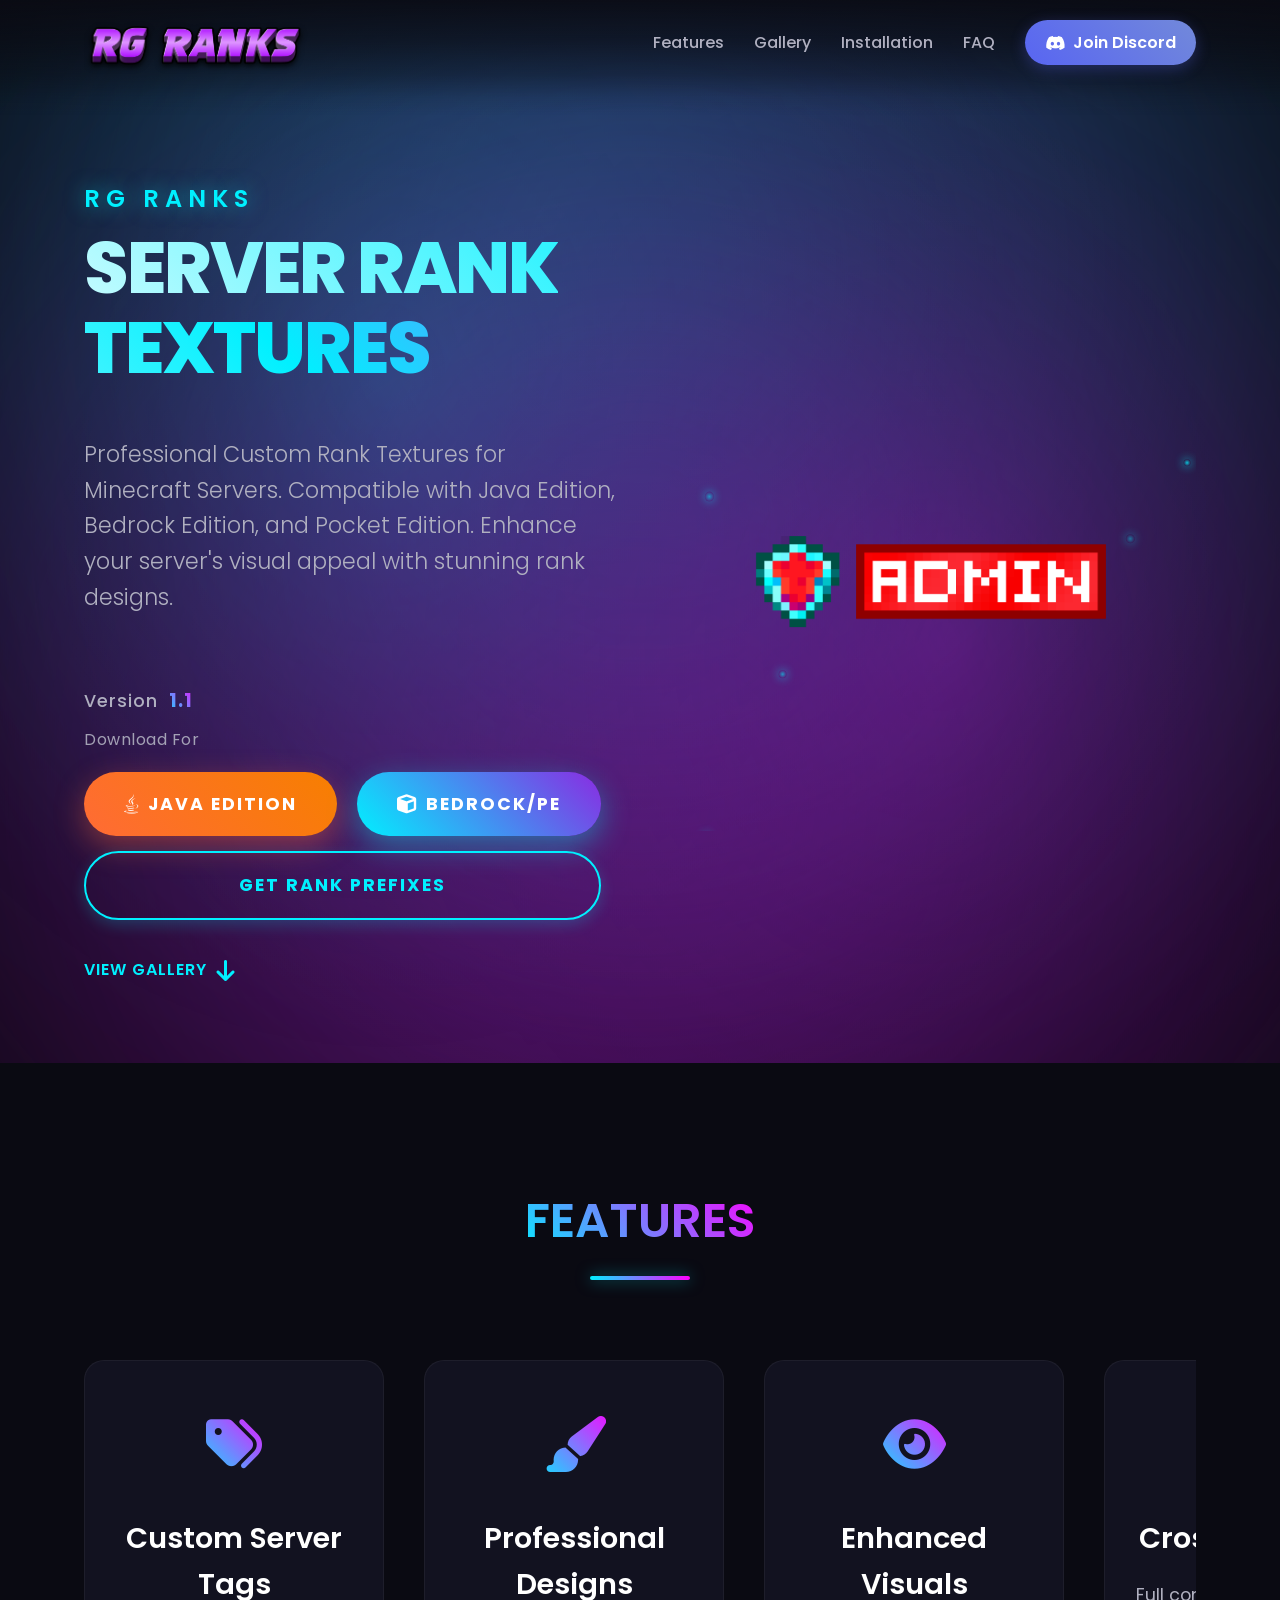
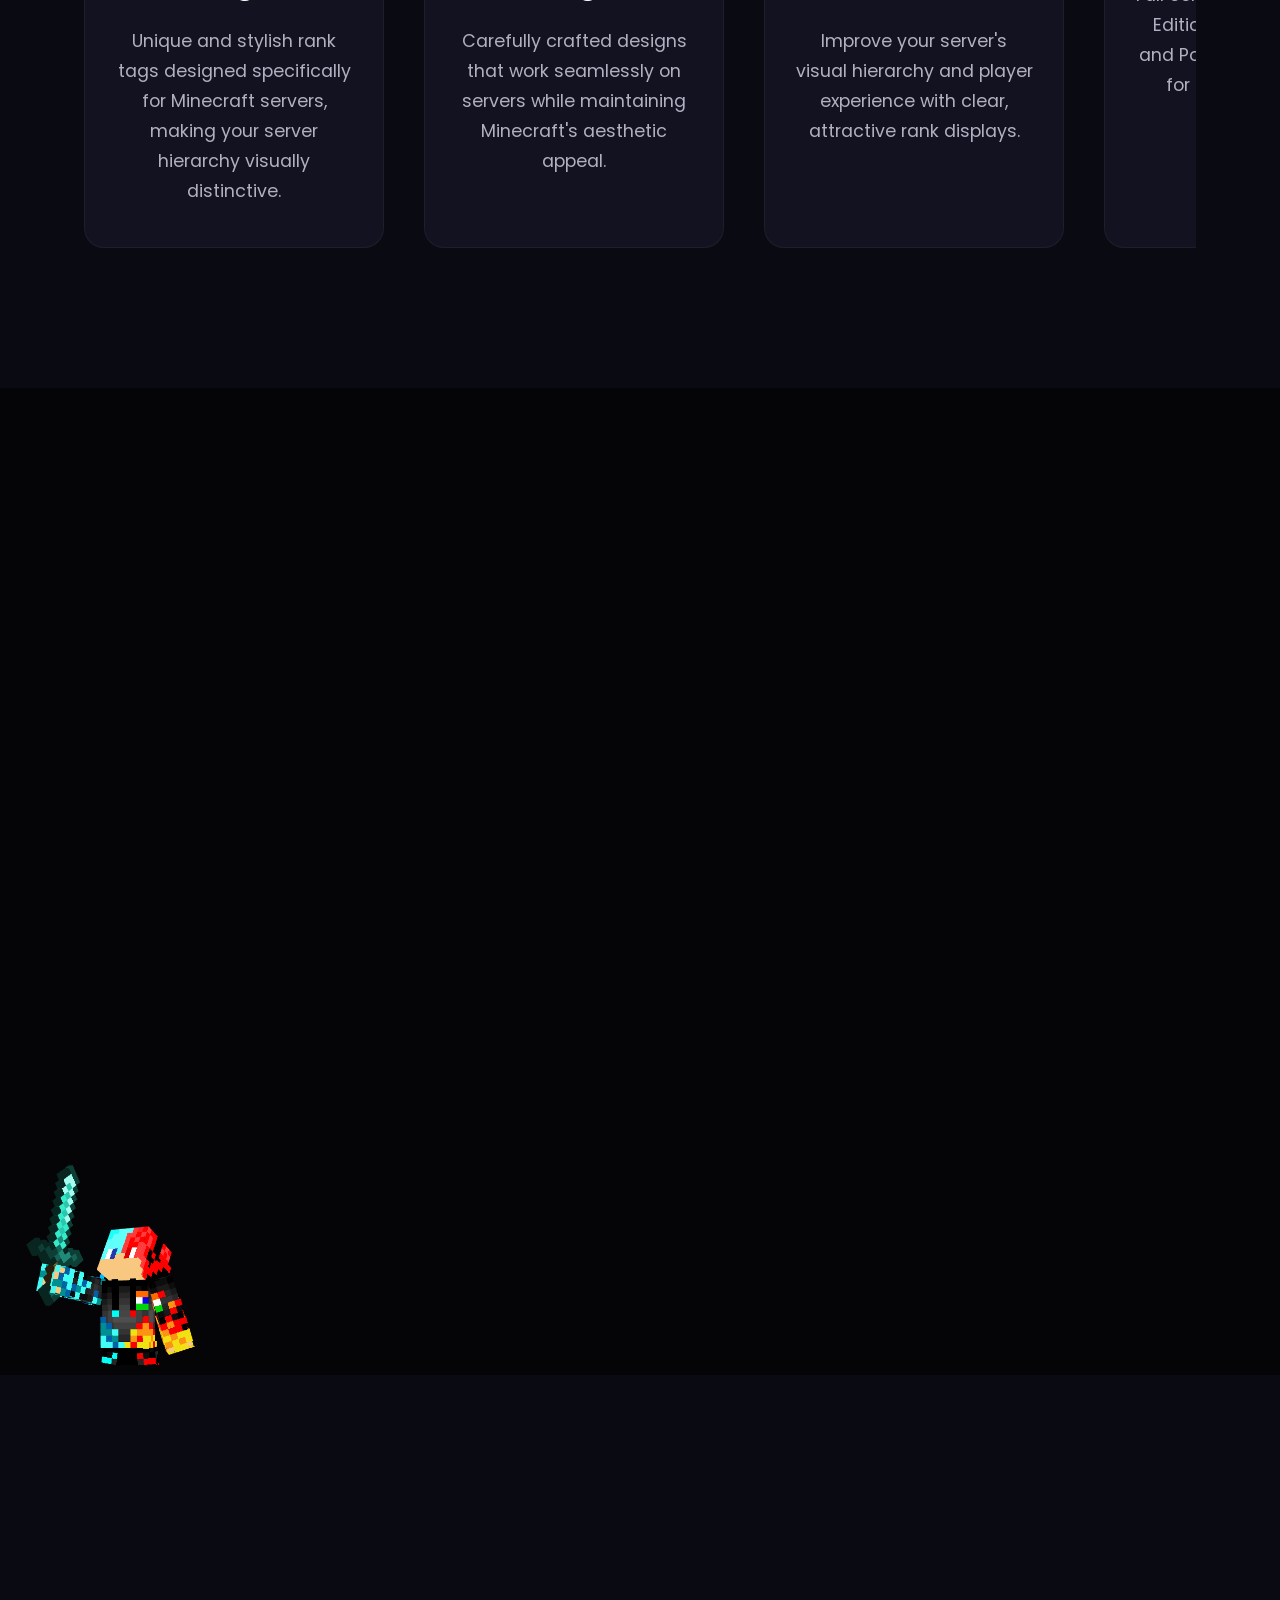
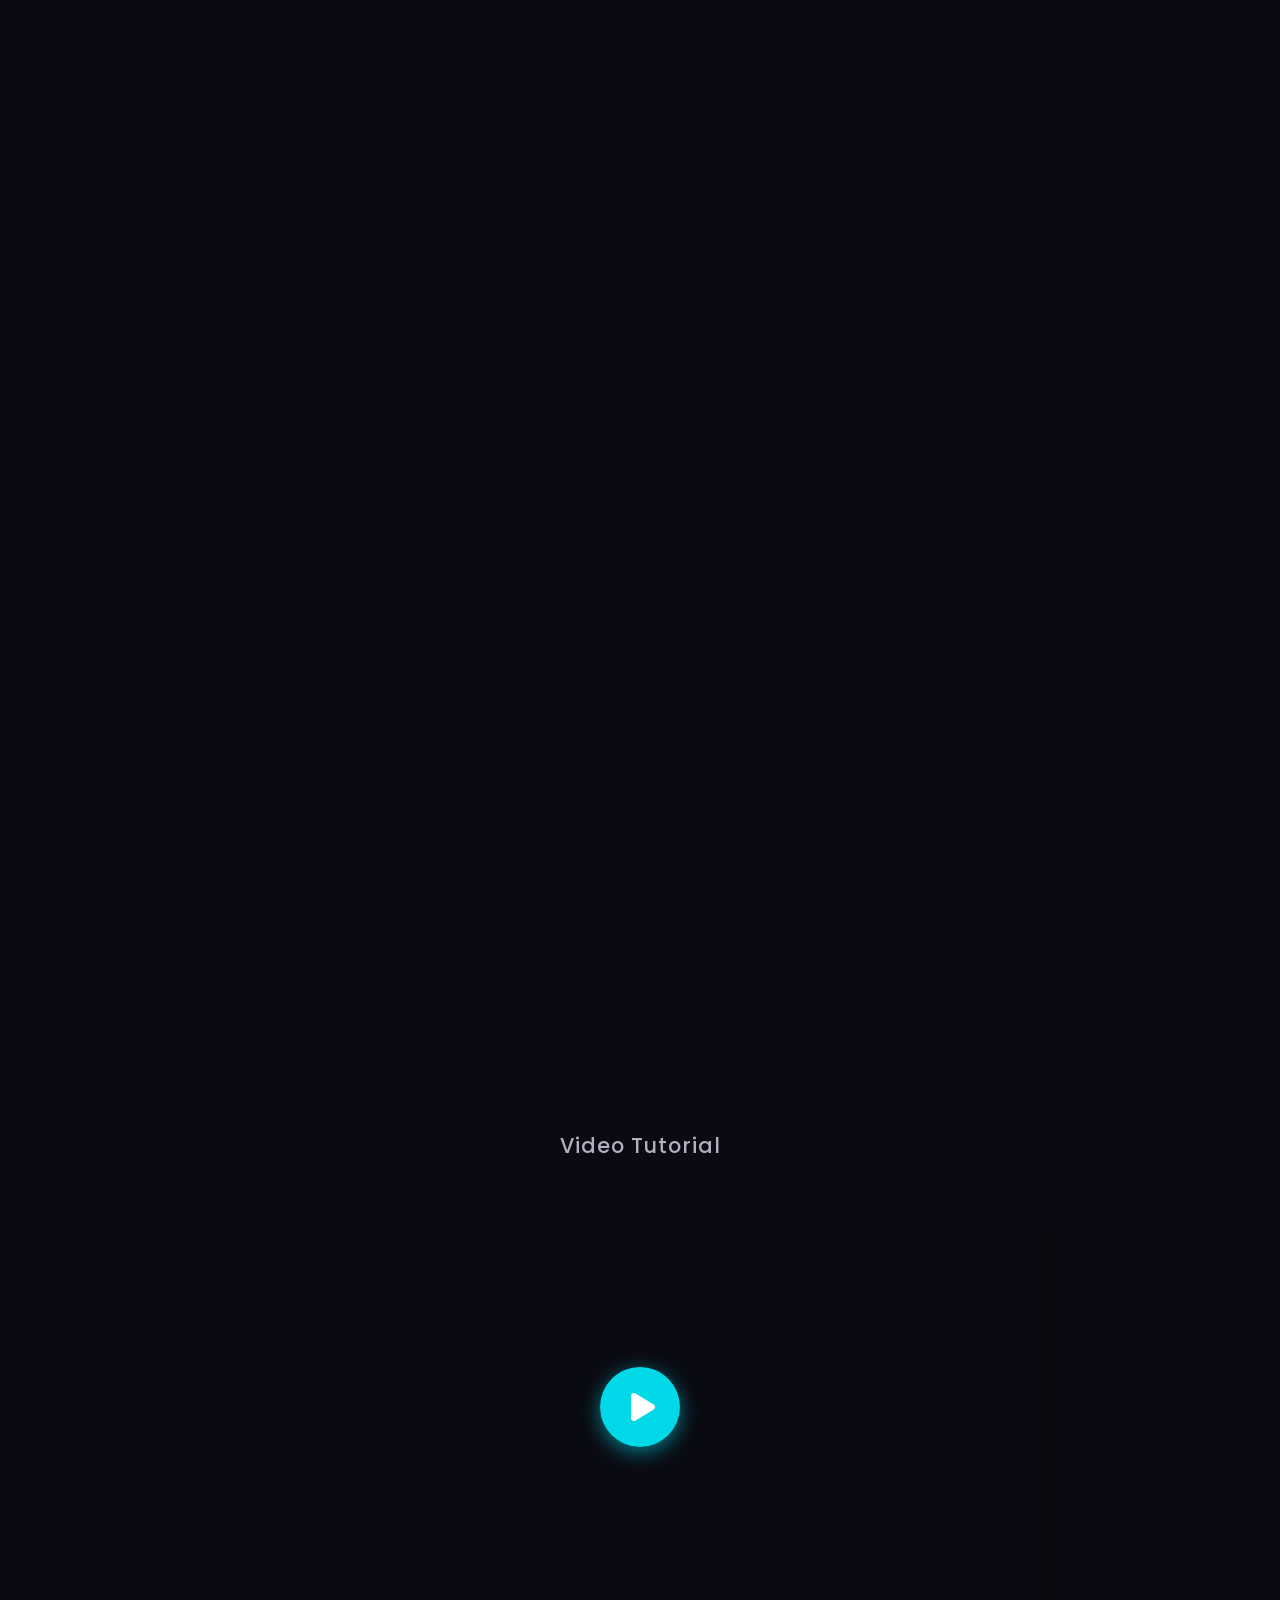
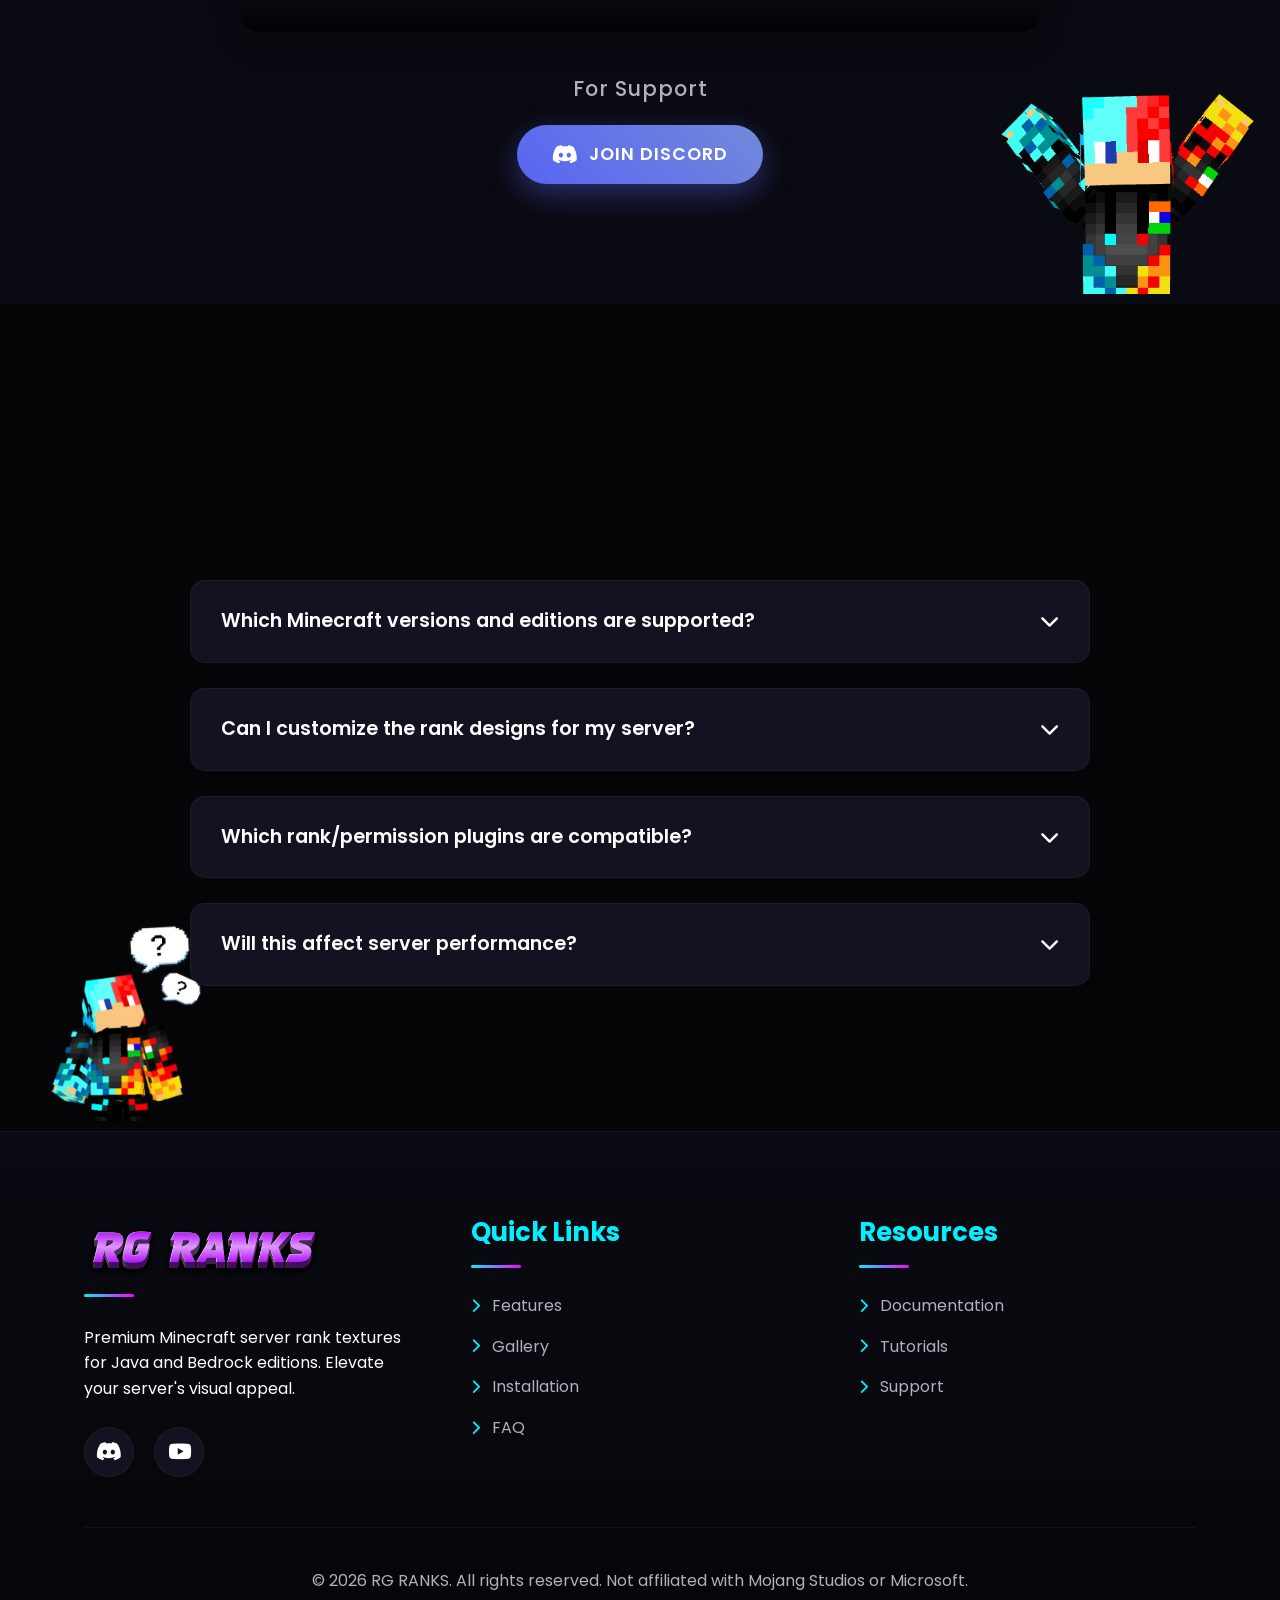
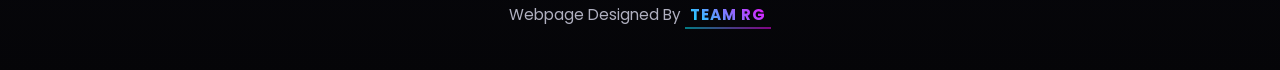
==== commit 10c63008: "Add files via upload" ====
--- a/index.html
+++ b/index.html
@@ -1,519 +1,387 @@
 <!DOCTYPE html>
 <html lang="en">
+
 <head>
-<meta charset="UTF-8">
-<meta name="viewport" content="width=device-width, initial-scale=1.0">
-<title>Rank Badge Forge</title>
-<link rel="preconnect" href="https://fonts.googleapis.com">
-<link href="https://fonts.googleapis.com/css2?family=Press+Start+2P&family=JetBrains+Mono:wght@400;500;700&display=swap" rel="stylesheet">
-<style>
-  :root{
-    --obsidian:#14141c;
-    --panel:#1e2029;
-    --line:#34364a;
-    --emerald:#5fd66d;
-    --emerald-dim:#3a8a44;
-    --gold:#e8b64a;
-    --ink:#e9e7dc;
-    --ink-dim:#9497a8;
-  }
-  *{box-sizing:border-box;}
-  body{
-    margin:0;
-    background:
-      linear-gradient(180deg, rgba(0,0,0,0.15), rgba(0,0,0,0.35)),
-      var(--obsidian);
-    background-image: radial-gradient(circle at 1px 1px, rgba(255,255,255,0.03) 1px, transparent 0);
-    background-size: 24px 24px;
-    color:var(--ink);
-    font-family:'JetBrains Mono', monospace;
-    min-height:100vh;
-    padding:32px 16px 64px;
-  }
-  .wrap{max-width:1040px; margin:0 auto;}
-  header{margin-bottom:28px;}
-  .eyebrow{
-    font-size:11px; letter-spacing:.16em; text-transform:uppercase;
-    color:var(--emerald); margin-bottom:10px; display:flex; align-items:center; gap:8px;
-  }
-  .eyebrow::before{content:''; width:8px; height:8px; background:var(--emerald); box-shadow:0 0 0 2px rgba(95,214,109,0.2);}
-  h1{
-    font-family:'Press Start 2P', monospace;
-    font-size:20px; line-height:1.6; margin:0 0 8px; color:var(--ink);
-    text-shadow: 2px 2px 0 rgba(0,0,0,0.4);
-  }
-  p.sub{color:var(--ink-dim); margin:0; font-size:13px; max-width:560px;}
-
-  .grid{display:grid; grid-template-columns:1fr; gap:20px;}
-  @media(min-width:860px){ .grid{grid-template-columns: 360px 1fr;} }
-
-  .panel{
-    background:var(--panel); border:1px solid var(--line); border-radius:2px; padding:20px; position:relative;
-  }
-  .panel::before{
-    content:''; position:absolute; top:0; left:0; right:0; height:3px;
-    background:repeating-linear-gradient(90deg, var(--emerald-dim) 0 6px, transparent 6px 12px);
-    opacity:0.6;
-  }
-  label{
-    display:block; font-size:10px; letter-spacing:.1em; text-transform:uppercase;
-    color:var(--ink-dim); margin:18px 0 6px;
-  }
-  label:first-of-type{margin-top:0;}
-  input[type=text]{
-    width:100%; background:var(--obsidian); border:1px solid var(--line); color:var(--ink);
-    padding:10px 12px; font-family:'JetBrains Mono', monospace; font-size:14px; border-radius:2px;
-  }
-  input[type=text]:focus{outline:none; border-color:var(--emerald);}
-
-  select{
-    width:100%; background:var(--obsidian); border:1px solid var(--line); color:var(--ink);
-    padding:9px 8px; font-family:'JetBrains Mono', monospace; font-size:13px; border-radius:2px;
-  }
-
-  .color-row{display:flex; gap:10px; align-items:center;}
-  .color-field{flex:1; display:flex; align-items:center; gap:8px; background:var(--obsidian); border:1px solid var(--line); border-radius:2px; padding:6px 8px;}
-  .color-field input[type=color]{width:28px; height:28px; border:none; background:none; padding:0; cursor:pointer;}
-  .color-field span{font-size:10px; color:var(--ink-dim); letter-spacing:.05em;}
-
-  .scale-row{display:flex; gap:6px;}
-  .scale-btn{
-    flex:1; padding:9px 4px; background:var(--obsidian); border:1px solid var(--line);
-    color:var(--ink-dim); font-size:12px; cursor:pointer; border-radius:2px;
-  }
-  .scale-btn.active{border-color:var(--gold); color:var(--gold); background:rgba(232,182,74,0.08);}
-
-  .preview-panel{display:flex; flex-direction:column; align-items:center; justify-content:center; gap:20px;}
-  .stage{
-    background:
-      linear-gradient(45deg, #2a2c38 25%, transparent 25%) -8px 0/16px 16px,
-      linear-gradient(-45deg, #2a2c38 25%, transparent 25%) -8px 0/16px 16px,
-      linear-gradient(45deg, transparent 75%, #2a2c38 75%) -8px 0/16px 16px,
-      linear-gradient(-45deg, transparent 75%, #2a2c38 75%) -8px 0/16px 16px,
-      #202230;
-    border:1px solid var(--line); padding:32px; border-radius:2px;
-    display:flex; align-items:center; justify-content:center;
-    width:100%; min-height:160px; overflow:auto;
-  }
-  canvas{image-rendering:pixelated; image-rendering:crisp-edges;}
-
-  .actions{display:flex; gap:10px; width:100%;}
-  button.dl{
-    flex:1; background:var(--emerald-dim); border:1px solid var(--emerald); color:#0e1a10;
-    font-weight:700; padding:12px; font-family:'JetBrains Mono', monospace; font-size:13px;
-    letter-spacing:.04em; text-transform:uppercase; cursor:pointer; border-radius:2px; transition:transform .08s ease;
-  }
-  button.dl:hover{transform:translateY(-1px); background:var(--emerald);}
-  button.dl:active{transform:translateY(0);}
-  .meta{font-size:11px; color:var(--ink-dim); text-align:center;}
-  .meta b{color:var(--gold); font-weight:500;}
-</style>
+    <meta charset="UTF-8">
+    <meta name="viewport" content="width=device-width, initial-scale=1.0">
+    <meta name="description"
+        content="RG RANKS - Professional Custom Rank Textures for Minecraft Servers. Compatible with Java, Bedrock, and Pocket Edition.">
+    <meta http-equiv="X-UA-Compatible" content="IE=edge">
+    <title>RG RANKS - Custom Minecraft Server Rank Textures</title>
+    <link rel="icon" type="image/png" href="./assets/images/favicon.png">
+
+    <!-- Google Fonts -->
+    <link rel="preconnect" href="https://fonts.googleapis.com">
+    <link rel="preconnect" href="https://fonts.gstatic.com" crossorigin>
+    <link href="https://fonts.googleapis.com/css2?family=Poppins:wght@300;400;500;600;700&display=swap"
+        rel="stylesheet">
+
+    <!-- Font Awesome Icons with fallback -->
+    <link rel="stylesheet" href="https://cdnjs.cloudflare.com/ajax/libs/font-awesome/6.4.0/css/all.min.css"
+        integrity="sha512-iecdLmaskl7CVkqkXNQ/ZH/XLlvWZOJyj7Yy7tcenmpD1ypASozpmT/E0iPtmFIB46ZmdtAc9eNBvH0H/ZpiBw=="
+        crossorigin="anonymous" referrerpolicy="no-referrer" />
+
+    <!-- Fallback for Font Awesome -->
+    <script>
+        (function () {
+            var cssLink = document.querySelector('link[href*="font-awesome"]');
+            cssLink.onerror = function () {
+                console.warn('Font Awesome CDN failed, icons may not display correctly');
+            };
+        })();
+    </script>
+
+    <!-- Custom Styles -->
+    <link rel="stylesheet" href="./assets/css/styles.css">
+
+    <script defer src="https://cloud.umami.is/script.js" data-website-id="9ce91cb1-dff3-4ff9-8e76-938008bf56c9"></script>
+
 </head>
+
 <body>
-<div class="wrap">
-  <header>
-    <div class="eyebrow">Rank Badge Forge</div>
-    <h1>Pixel ribbon<br>badge builder</h1>
-    <p class="sub">Icon + gradient ribbon, in the style of a classic Minecraft chat rank tag. Customize the text, gradient, and icon, then export a true pixel PNG.</p>
-  </header>
-
-  <div class="grid">
-    <div class="panel">
-      <label for="rankText">Rank text</label>
-      <input type="text" id="rankText" value="BLOSSOM" maxlength="16">
-
-      <label>Icon</label>
-      <select id="iconSelect">
-        <option value="none" selected>None</option>
-        <option value="heart">Heart</option>
-        <option value="star">Star</option>
-        <option value="diamond">Diamond</option>
-        <option value="crown">Crown</option>
-        <option value="skull">Skull</option>
-        <option value="sword">Sword</option>
-      </select>
-
-      <label>Icon color</label>
-      <div class="color-row">
-        <div class="color-field"><input type="color" id="iconColor" value="#ff9ecb"><span>fill</span></div>
-        <div class="color-field"><input type="color" id="iconShade" value="#d1447e"><span>shade</span></div>
-      </div>
-
-      <label>Ribbon gradient</label>
-      <div class="color-row">
-        <div class="color-field"><input type="color" id="gradA" value="#e685ac"><span>start</span></div>
-        <div class="color-field"><input type="color" id="gradB" value="#c41f52"><span>end</span></div>
-      </div>
-
-      <label>Text color</label>
-      <div class="color-row" style="flex-wrap:wrap;">
-        <div class="color-field"><input type="color" id="textColor" value="#ffffff"><span>text</span></div>
-        <div class="color-field"><input type="checkbox" id="textShadow" style="width:16px;height:16px;"><span>shadow</span></div>
-        <div class="color-field"><input type="color" id="shadowColor" value="#000000"><span>shadow color</span></div>
-      </div>
-
-      <label>Ribbon border <span style="text-transform:none; color:var(--ink-dim); font-size:9px;">(tick to stack a gradient ring, untick to remove)</span></label>
-      <div class="color-row" style="margin-bottom:8px; flex-wrap:wrap;">
-        <div class="color-field"><input type="checkbox" id="border1On" checked style="width:16px;height:16px;"><span>1</span></div>
-        <div class="color-field"><input type="color" id="border1From" value="#e8865f"><span>from</span></div>
-        <div class="color-field"><input type="color" id="border1To" value="#7a0e20"><span>to</span></div>
-      </div>
-      <div class="color-row" style="margin-bottom:8px; flex-wrap:wrap;">
-        <div class="color-field"><input type="checkbox" id="border2On" style="width:16px;height:16px;"><span>2</span></div>
-        <div class="color-field"><input type="color" id="border2From" value="#ffe9a6"><span>from</span></div>
-        <div class="color-field"><input type="color" id="border2To" value="#b8860b"><span>to</span></div>
-      </div>
-      <div class="color-row" style="flex-wrap:wrap;">
-        <div class="color-field"><input type="checkbox" id="border3On" style="width:16px;height:16px;"><span>3</span></div>
-        <div class="color-field"><input type="color" id="border3From" value="#5a2030"><span>from</span></div>
-        <div class="color-field"><input type="color" id="border3To" value="#150609"><span>to</span></div>
-      </div>
-
-      <label>Pixel scale</label>
-      <div class="scale-row" id="scaleRow"></div>
-
-      <label>Custom image / emoji</label>
-      <div class="color-row" style="flex-wrap:wrap; gap:8px;">
-        <input type="file" id="imgUpload" accept="image/*" style="flex:1; min-width:140px; font-size:11px; color:var(--ink-dim);">
-        <button id="imgClear" class="scale-btn" style="flex:0 0 auto; padding:8px 12px;">Clear</button>
-      </div>
-      <div class="color-row" style="margin-top:8px;">
-        <div class="color-field" style="flex:1;">
-          <span style="margin-right:6px; white-space:nowrap;">size</span>
-          <input type="range" id="imgSize" min="4" max="48" value="14" style="flex:1;">
-        </div>
-      </div>
-      <p style="font-size:10px; color:var(--ink-dim); margin:6px 0 0; line-height:1.5;">Drag the image directly on the badge preview to reposition it anywhere on the rank.</p>
+    <!-- Countdown Overlay -->
+    <div id="countdownOverlay" class="countdown-overlay">
+        <div class="countdown-overlay-content">
+            <h2 class="countdown-overlay-title">Version <span id="countdownVersionOverlay"></span> Releasing In</h2>
+            <div id="countdownTimerOverlay" class="countdown-timer-overlay-container">
+                <div class="timer-unit"><span id="daysOverlay">00</span><label>DAYS</label></div>
+                <div class="timer-unit"><span id="hoursOverlay">00</span><label>HOURS</label></div>
+                <div class="timer-unit"><span id="minutesOverlay">00</span><label>MINS</label></div>
+                <div class="timer-unit"><span id="secondsOverlay">00</span><label>SECS</label></div>
+            </div>
+            <button id="continueBtn" class="btn btn-secondary">CONTINUE TO THE SITE</button>
+        </div>
     </div>
-
-    <div class="panel preview-panel">
-      <div class="stage"><canvas id="canvas"></canvas></div>
-      <div class="meta">Output size: <b id="sizeLabel">—</b></div>
-      <div class="actions">
-        <button class="dl" id="downloadBtn">Download PNG</button>
-      </div>
+    <!-- Loading Screen -->
+    <div class="loader-wrapper" id="loader">
+        <div class="loader-container">
+            <div class="loader-circle"></div>
+            <div class="loader-logo">RG</div>
+        </div>
     </div>
-  </div>
-</div>
-
-<script>
-// Pixel5 — 5-row-tall bitmap font, variable glyph width (3-5px)
-const FONT = {
-  'A':['1111','1001','1111','1001','1001'],
-  'B':['1110','1001','1110','1001','1110'],
-  'C':['1111','1000','1000','1000','1111'],
-  'D':['1110','1001','1001','1001','1110'],
-  'E':['1111','1000','1110','1000','1111'],
-  'F':['1111','1000','1110','1000','1000'],
-  'G':['1111','1000','1011','1001','1111'],
-  'H':['1001','1001','1111','1001','1001'],
-  'I':['111','010','010','010','111'],
-  'J':['111','010','010','010','110'],
-  'K':['1001','1010','1100','1010','1001'],
-  'L':['1000','1000','1000','1000','1111'],
-  'M':['10001','11011','10101','10001','10001'],
-  'N':['10001','11001','10101','10011','10001'],
-  'O':['11111','10001','10001','10001','11111'],
-  'P':['1110','1001','1110','1000','1000'],
-  'Q':['0111','1001','0111','0001','0001'],
-  'R':['1110','1001','1110','1001','1001'],
-  'S':['1111','1000','1111','0001','1111'],
-  'T':['11111','00100','00100','00100','00100'],
-  'U':['1001','1001','1001','1001','1111'],
-  'V':['10001','10001','10001','01010','00100'],
-  'W':['10001','10001','10101','11011','10001'],
-  'X':['1001','1001','0110','1001','1001'],
-  'Y':['10001','01010','00100','00100','00100'],
-  'Z':['11111','00010','00100','01000','11111'],
-  '0':['111','101','101','101','111'],
-  '1':['010','110','010','010','111'],
-  '2':['111','001','111','100','111'],
-  '3':['111','001','111','001','111'],
-  '4':['101','101','111','001','001'],
-  '5':['111','100','111','001','111'],
-  '6':['111','100','111','101','111'],
-  '7':['111','001','001','001','001'],
-  '8':['111','101','111','101','111'],
-  '9':['111','101','111','001','111'],
-  ' ':['000','000','000','000','000'],
-  '-':['000','000','111','000','000'],
-  '_':['000','000','000','000','111'],
-  '.':['0','0','0','0','1'],
-  '+':['000','010','111','010','000'],
-  '*':['101','010','111','010','101'],
-  '\'':['1','1','0','0','0'],
-  '!':['1','1','1','0','1'],
-};
-
-// 7x7 icon bitmaps: 0 = empty, 1 = fill, 2 = shade
-const ICONS = {
-  heart: [
-    '0110110','1111111','1111111','0111112',
-    '0011120','0001200','0000000'
-  ],
-  star: [
-    '0001000','0001000','0111110','1111112',
-    '0111120','0010100','0100010'
-  ],
-  diamond: [
-    '0001000','0011100','0111110','1111112',
-    '0111120','0011100','0001000'
-  ],
-  crown: [
-    '1010101','1111112','0111120','0111120',
-    '0111120','0000000','0000000'
-  ],
-  skull: [
-    '0111110','1111112','1101021','1111112',
-    '0111120','0010100','0111110'
-  ],
-  sword: [
-    '0000021','0000210','0002100','0021000',
-    '0210000','1100000','1000000'
-  ],
-  none: ['0000000','0000000','0000000','0000000','0000000','0000000','0000000'],
-};
-
-let scale = 1;
-let uploadedImg = null; // { img, x, y, w, h } in grid (pre-scale) units
-const scaleOptions = [1, 2, 3, 4, 6, 8, 12];
-const scaleRow = document.getElementById('scaleRow');
-scaleOptions.forEach(s => {
-  const b = document.createElement('div');
-  b.className = 'scale-btn' + (s === scale ? ' active' : '');
-  b.textContent = s + 'px';
-  b.addEventListener('click', () => {
-    scale = s;
-    document.querySelectorAll('.scale-btn').forEach(x => x.classList.remove('active'));
-    b.classList.add('active');
-    render();
-  });
-  scaleRow.appendChild(b);
-});
-
-['rankText','iconSelect','iconColor','iconShade','gradA','gradB','textColor','textShadow','shadowColor','border1On','border1From','border1To','border2On','border2From','border2To','border3On','border3From','border3To'].forEach(id => {
-  document.getElementById(id).addEventListener('input', render);
-});
-
-function hexToRgb(hex){
-  const r = parseInt(hex.slice(1,3),16), g = parseInt(hex.slice(3,5),16), b = parseInt(hex.slice(5,7),16);
-  return [r,g,b];
-}
-function lerpColor(c1, c2, t){
-  return [0,1,2].map(i => Math.round(c1[i] + (c2[i]-c1[i])*t));
-}
-function rgbStr(c){ return `rgb(${c[0]},${c[1]},${c[2]})`; }
-
-function render(){
-  const text = (document.getElementById('rankText').value || 'RANK').toUpperCase();
-  const iconKey = document.getElementById('iconSelect').value;
-  const iconColor = hexToRgb(document.getElementById('iconColor').value);
-  const iconShade = hexToRgb(document.getElementById('iconShade').value);
-  const gradA = hexToRgb(document.getElementById('gradA').value);
-  const gradB = hexToRgb(document.getElementById('gradB').value);
-  const textColor = document.getElementById('textColor').value;
-  const useTextShadow = document.getElementById('textShadow').checked;
-  const borderLayers = [
-    { on: document.getElementById('border1On').checked, from: hexToRgb(document.getElementById('border1From').value), to: hexToRgb(document.getElementById('border1To').value) },
-    { on: document.getElementById('border2On').checked, from: hexToRgb(document.getElementById('border2From').value), to: hexToRgb(document.getElementById('border2To').value) },
-    { on: document.getElementById('border3On').checked, from: hexToRgb(document.getElementById('border3From').value), to: hexToRgb(document.getElementById('border3To').value) },
-  ].filter(b => b.on);
-
-  const glyphH = 5, charGap = 1;
-  const chars = text.split('').map(ch => FONT[ch] ? ch : ' ');
-  const glyphWidth = ch => (FONT[ch] || FONT[' '])[0].length;
-  const textW = chars.reduce((acc, ch) => acc + glyphWidth(ch) + charGap, -charGap);
-
-  const borderW = borderLayers.length;
-  const gapX = 1;
-  const padY = 1;
-  const badgeH = glyphH + padY*2 + borderW*2;
-  const gapY = padY;
-  const ribbonW = textW + gapX*2 + borderW*2;
-
-  const hasIcon = iconKey !== 'none';
-  const iconW = 7, iconH = 7;
-  const gap = hasIcon ? 2 : 0;
-
-  const totalW = (hasIcon ? iconW : 0) + gap + ribbonW;
-  const totalH = badgeH;
-
-  const canvas = document.getElementById('canvas');
-  canvas.width = totalW * scale;
-  canvas.height = totalH * scale;
-  const ctx = canvas.getContext('2d');
-  ctx.clearRect(0,0,canvas.width, canvas.height);
-
-  function px(x, y, color){
-    ctx.fillStyle = color;
-    ctx.fillRect(x*scale, y*scale, scale, scale);
-  }
-
-  // icon
-  if (hasIcon){
-    const grid = ICONS[iconKey];
-    const offY = Math.floor((badgeH - iconH)/2);
-    for (let y=0; y<iconH; y++){
-      for (let x=0; x<iconW; x++){
-        const v = grid[y][x];
-        if (v === '1') px(x, offY+y, rgbStr(iconColor));
-        else if (v === '2') px(x, offY+y, rgbStr(iconShade));
-      }
-    }
-  }
-
-  // ribbon: stacked concentric gradient border rings (sharp corners) + inset gradient fill
-  const ribbonX0 = (hasIcon ? iconW + gap : 0);
-  const bw = borderLayers.length;
-  const globalSpan = (ribbonW + badgeH - 2) || 1;
-  for (let y=0; y<badgeH; y++){
-    for (let x=0; x<ribbonW; x++){
-      const ring = Math.min(x, y, ribbonW-1-x, badgeH-1-y);
-      const gt = (x + y) / globalSpan;
-      if (ring < bw){
-        const layer = borderLayers[ring];
-        px(ribbonX0 + x, y, rgbStr(lerpColor(layer.from, layer.to, gt)));
-        continue;
-      }
-      const innerW = ribbonW - bw*2, innerH = badgeH - bw*2;
-      const ix = x - bw, iy = y - bw;
-      const t = (innerW+innerH-2) > 0 ? (ix + iy) / (innerW + innerH - 2) : 0;
-      const c = lerpColor(gradA, gradB, t);
-      px(ribbonX0 + x, y, rgbStr(c));
-    }
-  }
-
-  // text (optional shadow first, then main text on top)
-  const textY = borderW + gapY;
-  const OUTLINE_OFFSETS = [[-1,-1],[0,-1],[1,-1],[-1,0],[1,0],[-1,1],[0,1],[1,1]];
-  if (useTextShadow){
-    const shadowRgb = hexToRgb(document.getElementById('shadowColor').value);
-    let sx = ribbonX0 + borderW + gapX;
-    for (const ch of chars){
-      const glyph = FONT[ch] || FONT[' '];
-      const gw = glyph[0].length;
-      for (let row=0; row<glyphH; row++){
-        for (let col=0; col<gw; col++){
-          if (glyph[row][col] === '1'){
-            for (const [dx,dy] of OUTLINE_OFFSETS){
-              px(sx+col+dx, textY+row+dy, rgbStr(shadowRgb));
-            }
-          }
-        }
-      }
-      sx += gw + charGap;
-    }
-  }
-  let cursorX = ribbonX0 + borderW + gapX;
-  for (const ch of chars){
-    const glyph = FONT[ch] || FONT[' '];
-    const gw = glyph[0].length;
-    for (let row=0; row<glyphH; row++){
-      for (let col=0; col<gw; col++){
-        if (glyph[row][col] === '1') px(cursorX+col, textY+row, textColor);
-      }
-    }
-    cursorX += gw + charGap;
-  }
-
-  // custom uploaded image/emoji, drawn on top, wherever the user has dragged it
-  if (uploadedImg){
-    ctx.drawImage(uploadedImg.img, uploadedImg.x*scale, uploadedImg.y*scale, uploadedImg.w*scale, uploadedImg.h*scale);
-  }
-
-  document.getElementById('sizeLabel').textContent = `${totalW} × ${totalH}px`;
-}
-
-// custom image/emoji upload
-document.getElementById('imgUpload').addEventListener('change', (e) => {
-  const file = e.target.files[0];
-  if (!file) return;
-  const reader = new FileReader();
-  reader.onload = (ev) => {
-    const img = new Image();
-    img.onload = () => {
-      const w = parseInt(document.getElementById('imgSize').value, 10) || 14;
-      const h = w * (img.height / img.width);
-      uploadedImg = { img, x: 2, y: 2, w, h };
-      render();
-    };
-    img.src = ev.target.result;
-  };
-  reader.readAsDataURL(file);
-});
-
-document.getElementById('imgClear').addEventListener('click', () => {
-  uploadedImg = null;
-  document.getElementById('imgUpload').value = '';
-  render();
-});
-
-document.getElementById('imgSize').addEventListener('input', (e) => {
-  if (!uploadedImg) return;
-  const newW = parseInt(e.target.value, 10);
-  const aspect = uploadedImg.h / uploadedImg.w;
-  uploadedImg.w = newW;
-  uploadedImg.h = newW * aspect;
-  render();
-});
-
-// drag-to-reposition on the canvas itself
-(function setupDrag(){
-  const canvas = document.getElementById('canvas');
-  let dragOffset = null;
-
-  function getGridPos(evt){
-    const rect = canvas.getBoundingClientRect();
-    const clientX = evt.touches ? evt.touches[0].clientX : evt.clientX;
-    const clientY = evt.touches ? evt.touches[0].clientY : evt.clientY;
-    const cssX = clientX - rect.left;
-    const cssY = clientY - rect.top;
-    const scaleX = canvas.width / rect.width;
-    const scaleY = canvas.height / rect.height;
-    return { x: (cssX * scaleX) / scale, y: (cssY * scaleY) / scale };
-  }
-  function inside(pos){
-    return uploadedImg && pos.x >= uploadedImg.x && pos.x <= uploadedImg.x + uploadedImg.w &&
-           pos.y >= uploadedImg.y && pos.y <= uploadedImg.y + uploadedImg.h;
-  }
-  function startDrag(evt){
-    if (!uploadedImg) return;
-    const pos = getGridPos(evt);
-    if (inside(pos)){
-      dragOffset = { dx: pos.x - uploadedImg.x, dy: pos.y - uploadedImg.y };
-      evt.preventDefault();
-    }
-  }
-  function moveDrag(evt){
-    if (uploadedImg && inside(getGridPos(evt))) canvas.style.cursor = 'grab';
-    else canvas.style.cursor = 'default';
-    if (!dragOffset || !uploadedImg) return;
-    const pos = getGridPos(evt);
-    uploadedImg.x = pos.x - dragOffset.dx;
-    uploadedImg.y = pos.y - dragOffset.dy;
-    render();
-    evt.preventDefault();
-  }
-  function endDrag(){ dragOffset = null; }
-
-  canvas.addEventListener('mousedown', startDrag);
-  window.addEventListener('mousemove', moveDrag);
-  window.addEventListener('mouseup', endDrag);
-  canvas.addEventListener('touchstart', startDrag, {passive:false});
-  window.addEventListener('touchmove', moveDrag, {passive:false});
-  window.addEventListener('touchend', endDrag);
-})();
-
-document.getElementById('downloadBtn').addEventListener('click', () => {
-  const canvas = document.getElementById('canvas');
-  const link = document.createElement('a');
-  const name = (document.getElementById('rankText').value || 'rank').toLowerCase().replace(/[^a-z0-9]+/g,'-');
-  link.download = `rank-badge-${name}.png`;
-  link.href = canvas.toDataURL('image/png');
-  link.click();
-});
-
-render();
-</script>
+
+    <!-- Scroll to Top Button -->
+    <div class="scroll-top" id="scrollTop">
+        <i class="fas fa-arrow-up"></i>
+    </div>
+
+    <!-- Header -->
+    <header id="header">
+        <div class="container">
+            <nav>
+                <a href="#" class="logo-link"><img src="./assets/images/icon.png" alt="RG RANKS" class="logo-img"></a>
+                <div class="nav-wrapper">
+                    <div class="nav-links">
+                        <a href="#features" data-nav>Features</a>
+                        <a href="#gallery" data-nav>Gallery</a>
+                        <a href="#installation" data-nav>Installation</a>
+                        <a href="#faq" data-nav>FAQ</a>
+                    </div>
+                    <a href="#" class="discord-btn" id="discordBtn" target="_blank" rel="noopener noreferrer">
+                        <i class="fab fa-discord"></i>
+                        <span>Join Discord</span>
+                    </a>
+                    <button class="mobile-menu-btn" id="mobileMenuBtn" aria-label="Toggle Menu">
+                        <span></span>
+                        <span></span>
+                        <span></span>
+                    </button>
+                </div>
+            </nav>
+        </div>
+        <!-- Mobile Menu -->
+        <div class="mobile-menu" id="mobileMenu">
+            <div class="mobile-menu-content">
+                <a href="#features" data-nav>Features</a>
+                <a href="#gallery" data-nav>Gallery</a>
+                <a href="#installation" data-nav>Installation</a>
+                <a href="#faq" data-nav>FAQ</a>
+                <a href="#" class="mobile-discord-btn" id="mobileDiscordBtn" target="_blank" rel="noopener noreferrer">
+                    <i class="fab fa-discord"></i>
+                    Join Discord
+                </a>
+            </div>
+        </div>
+    </header>
+
+    <!-- Hero Section -->
+    <section class="hero" id="hero">
+        <!-- Ambient Background Canvas -->
+        <canvas id="ambientCanvas" class="ambient-canvas"></canvas>
+
+        <!-- Flowing Gradient Layers -->
+        <div class="gradient-layer gradient-1"></div>
+        <div class="gradient-layer gradient-2"></div>
+        <div class="gradient-layer gradient-3"></div>
+
+        <div class="container">
+            <div class="hero-content">
+                <div class="hero-text">
+                    <h1>
+                        <span class="hero-subtitle">RG RANKS</span>
+                        <span class="hero-title">Server Rank Textures</span>
+                    </h1>
+                    <p class="hero-description">Professional Custom Rank Textures for Minecraft Servers. Compatible with
+                        Java Edition, Bedrock Edition, and Pocket Edition. Enhance your server's visual appeal with
+                        stunning rank designs.</p>
+
+                    <!-- Dynamic Content: Countdown or Download Buttons -->
+                    <div id="heroDynamicContent">
+                        <!-- This will be populated by main.js -->
+                    </div>
+
+                    <!-- View Gallery Link -->
+                    <a href="#gallery" class="view-gallery-link" id="viewGalleryLink">
+                        <span>VIEW GALLERY</span>
+                        <i class="fas fa-arrow-down"></i>
+                    </a>
+                </div>
+                <div class="hero-visual">
+                    <div class="rank-image-cycler" id="rankImageCycler">
+                        <!-- Rank images will be injected here by JavaScript -->
+                    </div>
+                    <div class="particles-container" id="particlesContainer"></div>
+                </div>
+            </div>
+        </div>
+    </section>
+
+    <!-- Features Section -->
+    <section id="features" class="features-section">
+        <div class="container">
+
+            <h2 class="section-title animate-on-scroll">
+                <span class="title-gradient">FEATURES</span>
+            </h2>
+            <div class="features-carousel-container">
+                <div class="features-carousel-wrapper">
+                    <div class="features-grid">
+                        <div class="feature-card animate-on-scroll" data-delay="0.1">
+                            <div class="feature-icon">
+                                <i class="fas fa-tags"></i>
+                            </div>
+                            <h3>Custom Server Tags</h3>
+                            <p>Unique and stylish rank tags designed specifically for Minecraft servers, making your
+                                server hierarchy visually distinctive.</p>
+                            <div class="feature-hover-effect"></div>
+                        </div>
+                        <div class="feature-card animate-on-scroll" data-delay="0.2">
+                            <div class="feature-icon">
+                                <i class="fas fa-paint-brush"></i>
+                            </div>
+                            <h3>Professional Designs</h3>
+                            <p>Carefully crafted designs that work seamlessly on servers while maintaining Minecraft's
+                                aesthetic appeal.</p>
+                            <div class="feature-hover-effect"></div>
+                        </div>
+                        <div class="feature-card animate-on-scroll" data-delay="0.3">
+                            <div class="feature-icon">
+                                <i class="fas fa-eye"></i>
+                            </div>
+                            <h3>Enhanced Visuals</h3>
+                            <p>Improve your server's visual hierarchy and player experience with clear, attractive rank
+                                displays.</p>
+                            <div class="feature-hover-effect"></div>
+                        </div>
+                        <div class="feature-card animate-on-scroll" data-delay="0.4">
+                            <div class="feature-icon">
+                                <i class="fas fa-globe"></i>
+                            </div>
+                            <h3>Cross-Platform</h3>
+                            <p>Full compatibility with Java Edition, Bedrock Edition, and Pocket Edition servers for
+                                maximum reach.</p>
+                            <div class="feature-hover-effect"></div>
+                        </div>
+                        <!-- Duplicated for seamless loop -->
+                        <div class="feature-card animate-on-scroll" data-delay="0.1">
+                            <div class="feature-icon">
+                                <i class="fas fa-tags"></i>
+                            </div>
+                            <h3>Custom Server Tags</h3>
+                            <p>Unique and stylish rank tags designed specifically for Minecraft servers, making your
+                                server hierarchy visually distinctive.</p>
+                            <div class="feature-hover-effect"></div>
+                        </div>
+                        <div class="feature-card animate-on-scroll" data-delay="0.2">
+                            <div class="feature-icon">
+                                <i class="fas fa-paint-brush"></i>
+                            </div>
+                            <h3>Professional Designs</h3>
+                            <p>Carefully crafted designs that work seamlessly on servers while maintaining Minecraft's
+                                aesthetic appeal.</p>
+                            <div class="feature-hover-effect"></div>
+                        </div>
+                        <div class="feature-card animate-on-scroll" data-delay="0.3">
+                            <div class="feature-icon">
+                                <i class="fas fa-eye"></i>
+                            </div>
+                            <h3>Enhanced Visuals</h3>
+                            <p>Improve your server's visual hierarchy and player experience with clear, attractive rank
+                                displays.</p>
+                            <div class="feature-hover-effect"></div>
+                        </div>
+                        <div class="feature-card animate-on-scroll" data-delay="0.4">
+                            <div class="feature-icon">
+                                <i class="fas fa-globe"></i>
+                            </div>
+                            <h3>Cross-Platform</h3>
+                            <p>Full compatibility with Java Edition, Bedrock Edition, and Pocket Edition servers for
+                                maximum reach.</p>
+                            <div class="feature-hover-effect"></div>
+                        </div>
+                    </div>
+                </div>
+    </section>
+
+    <!-- Gallery Section -->
+    <section id="gallery" class="gallery-section">
+        <div class="container">
+            <h2 class="section-title animate-on-scroll">
+                <span class="title-gradient">GALLERY</span>
+            </h2>
+            <div class="gallery-grid" id="galleryGrid">
+                <!-- Gallery items will be dynamically inserted here -->
+            </div>
+        </div>
+        <img src="./assets/images/sword-pose.png" alt="" class="section-pose-img pose-sword" aria-hidden="true">
+    </section>
+
+    <!-- Installation Guide -->
+    <section id="installation" class="installation-section">
+        <div class="container">
+            <h2 class="section-title animate-on-scroll">
+                <span class="title-gradient">INSTALLATION GUIDE</span>
+            </h2>
+            <div class="installation-steps">
+                <div class="step animate-on-scroll" data-step="1">
+                    <div class="step-number"><span>1</span></div>
+                    <div class="step-content">
+                        <h3>Download Files</h3>
+                        <p>For Java, download the resource pack and keep it ready locally; for Bedrock, download Geyser
+                            and Floodgate and place them in your server’s <code>plugins</code> folder (or upload them
+                            via your server panel).</p>
+                    </div>
+                </div>
+
+                <div class="step animate-on-scroll" data-step="2">
+                    <div class="step-number"><span>2</span></div>
+                    <div class="step-content">
+                        <h3>Prepare Files</h3>
+                        <p>For Java, upload the resource pack to <a href="https://mc-packs.net/"
+                                style="color:#FF00FF;">MC-Packs</a> to host it and note the pack URL and SHA-1; for
+                            Bedrock, start the server once so Geyser generates its config files in
+                            <code>plugins/Geyser</code>.
+                        </p>
+                    </div>
+                </div>
+
+                <div class="step animate-on-scroll" data-step="3">
+                    <div class="step-number"><span>3</span></div>
+                    <div class="step-content">
+                        <h3>Configure Pack</h3>
+                        <p>For Java, copy the hosted pack URL and SHA-1 hash from MC-Packs; for Bedrock, open your
+                            server files, go to <code>plugins/Geyser</code> and create a <code>packs</code> folder at
+                            <code>/plugins/Geyser/packs</code> if it doesn’t exist.
+                        </p>
+                    </div>
+                </div>
+
+                <div class="step animate-on-scroll" data-step="4">
+                    <div class="step-number"><span>4</span></div>
+                    <div class="step-content">
+                        <h3>Apply Pack</h3>
+                        <p>For Java, edit <code>server.properties</code> to set <code>resource-pack=</code> (paste the
+                            URL) and <code>resource-pack-sha1=</code> (paste the SHA-1) then save and restart your
+                            server via the panel; for Bedrock, upload the pack to <code>plugins/Geyser/packs</code> (or
+                            your server’s <code>packs</code> folder) and restart.</p>
+                    </div>
+                </div>
+            </div>
+
+            <!-- Tutorial Video Section -->
+            <div class="tutorial-section">
+                <h3 class="tutorial-heading">Video Tutorial</h3>
+                <div class="tutorial-video-box" id="videoThumbnail">
+                    <div class="video-thumbnail">
+                        <div class="play-button">
+                            <i class="fas fa-play"></i>
+                        </div>
+                        <div class="video-overlay">
+                            <span id="videoTitle">Watch Tutorial</span>
+                        </div>
+                    </div>
+                </div>
+                <div class="support-section">
+                    <p class="support-text">For Support</p>
+                    <a href="#" class="btn-support-discord" id="supportDiscordBtn" target="_blank"
+                        rel="noopener noreferrer">
+                        <i class="fab fa-discord"></i>
+                        <span>Join Discord</span>
+                    </a>
+                </div>
+            </div>
+        </div>
+        <img src="./assets/images/joy-pose.png" alt="" class="section-pose-img pose-joy" aria-hidden="true">
+    </section>
+
+    <!-- FAQ Section -->
+    <section id="faq" class="faq-section">
+        <div class="container">
+            <h2 class="section-title animate-on-scroll">
+                <span class="title-gradient">FREQUENTLY ASKED QUESTIONS</span>
+            </h2>
+            <div class="faq-container" id="faqContainer">
+                <!-- FAQ items will be dynamically inserted here -->
+            </div>
+        </div>
+        <img src="./assets/images/thinking-pose.png" alt="" class="section-pose-img pose-thinking" aria-hidden="true">
+    </section>
+
+    <!-- Footer -->
+    <footer class="footer">
+        <div class="container">
+            <div class="footer-content">
+                <div class="footer-section">
+                    <div class="footer-logo-container">
+                        <img src="./assets/images/icon.png" alt="RG RANKS" class="footer-logo-img">
+                    </div>
+                    <p>Premium Minecraft server rank textures for Java and Bedrock editions. Elevate your server's
+                        visual appeal.</p>
+                    <div class="social-links" id="socialLinks">
+                        <!-- Social links will be dynamically inserted here -->
+                    </div>
+                </div>
+                <div class="footer-section">
+                    <h3>Quick Links</h3>
+                    <ul class="footer-links">
+                        <li><a href="#features"><i class="fas fa-chevron-right"></i> Features</a></li>
+                        <li><a href="#gallery"><i class="fas fa-chevron-right"></i> Gallery</a></li>
+                        <li><a href="#installation"><i class="fas fa-chevron-right"></i> Installation</a></li>
+                        <li><a href="#faq"><i class="fas fa-chevron-right"></i> FAQ</a></li>
+                    </ul>
+                </div>
+                <div class="footer-section">
+                    <h3>Resources</h3>
+                    <ul class="footer-links">
+                        <li><a href="#" data-resource="documentation"><i class="fas fa-chevron-right"></i>
+                                Documentation</a></li>
+                        <li><a href="#" data-resource="tutorials"><i class="fas fa-chevron-right"></i> Tutorials</a>
+                        </li>
+                        <li><a href="#" data-resource="support"><i class="fas fa-chevron-right"></i> Support</a></li>
+                        <!-- Community button removed as requested -->
+                    </ul>
+                </div>
+            </div>
+            <div class="copyright">
+                <p id="copyrightText">&copy; 2024 RG RANKS. All rights reserved. Not affiliated with Mojang Studios or
+                    Microsoft.</p>
+                <p class="credits">Webpage Designed By <span class="team-highlight">TEAM RG</span></p>
+            </div>
+        </div>
+    </footer>
+
+    <!-- JavaScript Files -->
+    <script src="./assets/js/config.js"></script>
+    <script src="./assets/js/main.js"></script>
 </body>
 </html>
--- a/assets/css/styles.css
+++ b/assets/css/styles.css
@@ -0,0 +1,2139 @@
+/* RG RANKS - Main Stylesheet */
+
+
+/* CSS Variables */
+:root {
+    --dark-bg: #0a0a12;
+    --darker-bg: #050508;
+    --card-bg: #121220;
+    --accent-cyan: #00f0ff;
+    --accent-magenta: #ff00ff;
+    --accent-purple: #8a2be2;
+    --text-primary: #ffffff;
+    --text-secondary: #b0b0c0;
+    --header-height: 85px;
+    /* Increased to "little more thick" */
+    --transition-speed: 0.3s;
+    --border-radius: 15px;
+    --box-shadow: 0 10px 30px rgba(0, 0, 0, 0.4);
+    /* Darker shadow */
+    --box-shadow-hover: 0 15px 40px rgba(0, 0, 0, 0.6);
+}
+
+/* Reset and Base Styles */
+* {
+    margin: 0;
+    padding: 0;
+    box-sizing: border-box;
+}
+
+html {
+    scroll-behavior: smooth;
+}
+
+body {
+    font-family: 'Poppins', 'Segoe UI', Tahoma, Geneva, Verdana, sans-serif;
+    background-color: var(--dark-bg);
+    color: var(--text-primary);
+    line-height: 1.6;
+    overflow-x: hidden;
+    position: relative;
+}
+
+/* Remove tap highlight effect */
+* {
+    -webkit-tap-highlight-color: rgba(255, 255, 255, 0) !important;
+    -webkit-focus-ring-color: rgba(255, 255, 255, 0) !important;
+    outline: none !important;
+}
+
+/* Container */
+.container {
+    width: 90%;
+    max-width: 1200px;
+    margin: 0 auto;
+    padding: 0 20px;
+}
+
+@media (max-width: 768px) {
+    .container {
+        width: 95%;
+        padding: 0 15px;
+    }
+}
+
+/* Loading Screen - New Design with RG text and rotating circle */
+.loader-wrapper {
+    position: fixed;
+    top: 0;
+    left: 0;
+    width: 100%;
+    height: 100%;
+    background: var(--dark-bg);
+    display: flex;
+    align-items: center;
+    justify-content: center;
+    z-index: 10000;
+    transition: opacity 0.5s ease, visibility 0.5s ease;
+}
+
+.loader-wrapper.fade-out {
+    opacity: 0;
+    visibility: hidden;
+    pointer-events: none;
+}
+
+.loader-container {
+    position: relative;
+    width: 120px;
+    height: 120px;
+    display: flex;
+    align-items: center;
+    justify-content: center;
+}
+
+.loader-logo {
+    font-size: 2.5rem;
+    font-weight: 800;
+    background: linear-gradient(45deg, var(--accent-cyan), var(--accent-magenta));
+    -webkit-background-clip: text;
+    -webkit-text-fill-color: transparent;
+    background-clip: text;
+    z-index: 2;
+    position: relative;
+}
+
+.loader-circle {
+    position: absolute;
+    width: 100%;
+    height: 100%;
+    border: 3px solid transparent;
+    border-top-color: var(--accent-cyan);
+    border-bottom-color: var(--accent-magenta);
+    border-radius: 50%;
+    animation: loaderRotate 1.5s linear infinite;
+}
+
+@keyframes loaderRotate {
+    0% {
+        transform: rotate(0deg);
+    }
+
+    100% {
+        transform: rotate(360deg);
+    }
+}
+
+/* Header */
+header {
+    background-color: transparent;
+    backdrop-filter: none;
+    position: fixed;
+    width: 100%;
+    z-index: 1000;
+    padding: 10px 0;
+    border-bottom: 1px solid transparent;
+    transition: background-color 0.5s ease, backdrop-filter 0.5s ease, border-bottom-color 0.5s ease, box-shadow 0.5s ease;
+}
+
+/* Gradient fade overlay — animated via opacity to avoid flash */
+header::before {
+    content: '';
+    position: absolute;
+    top: 0;
+    left: 0;
+    right: 0;
+    bottom: -30px;
+    background: linear-gradient(to bottom,
+            rgba(10, 10, 18, 0.92) 0%,
+            rgba(10, 10, 18, 0.7) 35%,
+            rgba(10, 10, 18, 0.4) 65%,
+            rgba(10, 10, 18, 0.1) 85%,
+            transparent 100%);
+    z-index: -1;
+    pointer-events: none;
+    transition: opacity 0.5s ease;
+    opacity: 1;
+}
+
+header.scrolled {
+    background-color: rgba(10, 10, 18, 0.98);
+    backdrop-filter: blur(10px);
+    border-bottom-color: rgba(0, 240, 255, 0.1);
+    box-shadow: 0 5px 20px rgba(0, 0, 0, 0.3);
+}
+
+header.scrolled::before {
+    opacity: 0;
+}
+
+/* Solid header when mobile menu is open — instant on, smooth off */
+header.menu-open {
+    background-color: rgba(10, 10, 18, 0.98);
+    backdrop-filter: blur(10px);
+    transition: background-color 0s, backdrop-filter 0s, border-bottom-color 0s, box-shadow 0s;
+}
+
+header.menu-open::before {
+    opacity: 0;
+    transition: opacity 0s;
+}
+
+nav {
+    display: flex;
+    justify-content: space-between;
+    align-items: center;
+}
+
+.logo-link {
+    display: flex;
+    align-items: center;
+    text-decoration: none;
+}
+
+.logo-img {
+    height: 65px;
+    /* Increased from 50px */
+    width: auto;
+    object-fit: contain;
+    transition: transform 0.3s ease;
+}
+
+.logo-img:hover {
+    transform: scale(1.1);
+}
+
+.nav-wrapper {
+    display: flex;
+    align-items: center;
+    gap: 30px;
+}
+
+.nav-links {
+    display: flex;
+    gap: 30px;
+}
+
+.nav-links a {
+    color: var(--text-secondary);
+    text-decoration: none;
+    font-weight: 500;
+    transition: all var(--transition-speed) ease;
+    position: relative;
+    padding: 5px 0;
+}
+
+.nav-links a:hover {
+    color: var(--accent-cyan);
+    transform: translateY(-2px);
+}
+
+.nav-links a::after {
+    content: '';
+    position: absolute;
+    bottom: 0;
+    left: 0;
+    width: 0;
+    height: 2px;
+    background: linear-gradient(90deg, var(--accent-cyan), var(--accent-magenta));
+    transition: width var(--transition-speed) ease;
+}
+
+.nav-links a:hover::after {
+    width: 100%;
+}
+
+.discord-btn {
+    padding: 10px 20px;
+    background: linear-gradient(45deg, #5865F2, #7289DA);
+    color: white;
+    border-radius: 25px;
+    text-decoration: none;
+    font-weight: 600;
+    transition: all var(--transition-speed) ease;
+    display: flex;
+    align-items: center;
+    gap: 8px;
+    box-shadow: 0 4px 15px rgba(88, 101, 242, 0.3);
+}
+
+.discord-btn:hover {
+    transform: translateY(-3px);
+    box-shadow: 0 6px 25px rgba(88, 101, 242, 0.5);
+}
+
+/* Mobile Menu */
+.mobile-menu-btn {
+    display: none;
+    width: 40px;
+    height: 40px;
+    background: transparent;
+    border: 2px solid rgba(0, 240, 255, 0.3);
+    border-radius: 8px;
+    cursor: pointer;
+    position: relative;
+    transition: all var(--transition-speed) ease;
+}
+
+.mobile-menu-btn:hover {
+    border-color: var(--accent-cyan);
+    background: rgba(0, 240, 255, 0.05);
+}
+
+.mobile-menu-btn span {
+    display: block;
+    width: 22px;
+    height: 2px;
+    background: var(--text-primary);
+    position: absolute;
+    left: 50%;
+    transform: translateX(-50%);
+    transition: all var(--transition-speed) ease;
+}
+
+.mobile-menu-btn span:nth-child(1) {
+    top: 11px;
+}
+
+.mobile-menu-btn span:nth-child(2) {
+    top: 50%;
+    transform: translate(-50%, -50%);
+}
+
+.mobile-menu-btn span:nth-child(3) {
+    bottom: 11px;
+}
+
+.mobile-menu-btn.active span:nth-child(1) {
+    top: 50%;
+    transform: translate(-50%, -50%) rotate(45deg);
+}
+
+.mobile-menu-btn.active span:nth-child(2) {
+    opacity: 0;
+}
+
+.mobile-menu-btn.active span:nth-child(3) {
+    bottom: 50%;
+    transform: translate(-50%, 50%) rotate(-45deg);
+}
+
+.mobile-menu {
+    position: fixed;
+    top: var(--header-height);
+    left: 0;
+    width: 100%;
+    background: linear-gradient(to bottom, rgba(10, 10, 18, 0.85) 0%, rgba(10, 10, 18, 0.7) 100%);
+    backdrop-filter: blur(6px);
+    transform: translateY(-100%);
+    transition: transform var(--transition-speed) ease, background 0.5s ease, backdrop-filter 0.5s ease;
+    border-bottom: 2px solid var(--accent-cyan);
+    z-index: 999;
+    opacity: 0;
+    pointer-events: none;
+}
+
+/* Solid mobile menu when header is scrolled or menu is open */
+header.scrolled .mobile-menu,
+header.menu-open .mobile-menu {
+    background: rgba(10, 10, 18, 0.98);
+    backdrop-filter: blur(10px);
+}
+
+.mobile-menu.active {
+    transform: translateY(0);
+    opacity: 1;
+    pointer-events: all;
+}
+
+.mobile-menu-content {
+    padding: 20px;
+    display: flex;
+    flex-direction: column;
+    gap: 15px;
+}
+
+.mobile-menu-content a {
+    color: var(--text-primary);
+    text-decoration: none;
+    font-size: 1.1rem;
+    padding: 12px 20px;
+    border-radius: 10px;
+    transition: all var(--transition-speed) ease;
+    display: block;
+    border: 1px solid transparent;
+}
+
+.mobile-menu-content a:hover {
+    background: rgba(0, 240, 255, 0.1);
+    color: var(--accent-cyan);
+    border-color: rgba(0, 240, 255, 0.3);
+    transform: translateX(5px);
+}
+
+.mobile-discord-btn {
+    background: linear-gradient(45deg, #5865F2, #7289DA);
+    color: white !important;
+    padding: 15px;
+    border-radius: 10px;
+    text-align: center;
+    font-weight: 600;
+    display: flex;
+    align-items: center;
+    justify-content: center;
+    gap: 10px;
+    margin-top: 10px;
+}
+
+/* Hero Section */
+.hero {
+    min-height: 100vh;
+    display: flex;
+    align-items: center;
+    position: relative;
+    overflow: hidden;
+    background: radial-gradient(circle at center, var(--darker-bg) 0%, var(--dark-bg) 70%);
+    padding: 180px 0 80px;
+}
+
+/* Fixed padding for small screens to prevent navbar overlap */
+/* Fixed padding for small screens to prevent navbar overlap */
+@media (max-width: 768px) {
+    .hero {
+        padding-top: 120px;
+        /* Slight increase for better breathing room */
+        padding-bottom: 60px;
+    }
+}
+
+/* Ambient Canvas */
+.ambient-canvas {
+    position: absolute;
+    top: 0;
+    left: 0;
+    width: 100%;
+    height: 100%;
+    z-index: 1;
+    opacity: 0.8;
+}
+
+/* Gradient Layers */
+.gradient-layer {
+    position: absolute;
+    width: 150%;
+    height: 150%;
+    border-radius: 50%;
+    filter: blur(100px);
+    opacity: 0.3;
+    animation: floatGradient 20s ease-in-out infinite;
+}
+
+.gradient-1 {
+    background: radial-gradient(circle, var(--accent-cyan) 0%, transparent 70%);
+    top: -50%;
+    left: -25%;
+    animation-duration: 25s;
+}
+
+.gradient-2 {
+    background: radial-gradient(circle, var(--accent-magenta) 0%, transparent 70%);
+    bottom: -50%;
+    right: -25%;
+    animation-duration: 30s;
+    animation-delay: -5s;
+}
+
+.gradient-3 {
+    background: radial-gradient(circle, var(--accent-purple) 0%, transparent 70%);
+    top: 50%;
+    left: 50%;
+    transform: translate(-50%, -50%);
+    animation-duration: 35s;
+    animation-delay: -10s;
+}
+
+@keyframes floatGradient {
+
+    0%,
+    100% {
+        transform: translate(0, 0) scale(1) rotate(0deg);
+    }
+
+    33% {
+        transform: translate(30px, -30px) scale(1.1) rotate(120deg);
+    }
+
+    66% {
+        transform: translate(-20px, 20px) scale(0.9) rotate(240deg);
+    }
+}
+
+.hero-content {
+    display: flex;
+    align-items: center;
+    justify-content: space-between;
+    width: 100%;
+    gap: 50px;
+    position: relative;
+    z-index: 2;
+}
+
+.hero-text {
+    flex: 1;
+    max-width: 600px;
+    text-align: left;
+}
+
+/* Hero title styling with adjusted gap */
+.hero h1 {
+    margin-bottom: 30px;
+}
+
+.hero-subtitle {
+    display: block;
+    font-size: 1.5rem;
+    letter-spacing: 6px;
+    margin-bottom: 10px;
+    /* Reduced gap between titles */
+    color: var(--accent-cyan);
+    text-shadow: 0 0 20px rgba(0, 240, 255, 0.5);
+    animation: glowPulse 2s ease-in-out infinite;
+}
+
+@keyframes glowPulse {
+
+    0%,
+    100% {
+        text-shadow: 0 0 20px rgba(0, 240, 255, 0.5);
+    }
+
+    50% {
+        text-shadow: 0 0 30px rgba(0, 240, 255, 0.8),
+            0 0 40px rgba(0, 240, 255, 0.4);
+    }
+}
+
+.hero-title {
+    font-size: clamp(3rem, 8vw, 4.5rem);
+    /* Fluid typography */
+    font-weight: 800;
+    letter-spacing: -2px;
+    text-transform: uppercase;
+    background: linear-gradient(45deg, #ffffff, var(--accent-cyan), var(--accent-magenta), var(--accent-purple));
+    -webkit-background-clip: text;
+    -webkit-text-fill-color: transparent;
+    background-clip: text;
+    background-size: 300% 300%;
+    animation: gradientShift 3s ease infinite;
+    line-height: 1.1;
+}
+
+@keyframes gradientShift {
+    0% {
+        background-position: 0% 50%;
+    }
+
+    50% {
+        background-position: 100% 50%;
+    }
+
+    100% {
+        background-position: 0% 50%;
+    }
+}
+
+.hero-description {
+    font-size: 1.4rem;
+    color: var(--text-secondary);
+    margin: 20px 0 40px;
+    font-weight: 300;
+    line-height: 1.6;
+}
+
+/* Download Info Section */
+.download-info {
+    margin: 30px 0 20px 0;
+    text-align: left;
+}
+
+.version-text {
+    font-size: 1.1rem;
+    color: var(--text-secondary);
+    margin-bottom: 10px;
+    font-weight: 500;
+    letter-spacing: 1px;
+}
+
+.version-number {
+    color: var(--accent-cyan);
+    font-weight: 700;
+    font-size: 1.2rem;
+    padding: 0 5px;
+    background: linear-gradient(45deg, var(--accent-cyan), var(--accent-magenta));
+    -webkit-background-clip: text;
+    -webkit-text-fill-color: transparent;
+    background-clip: text;
+    animation: versionGlow 2s ease-in-out infinite;
+}
+
+@keyframes versionGlow {
+
+    0%,
+    100% {
+        filter: brightness(1);
+    }
+
+    50% {
+        filter: brightness(1.2) drop-shadow(0 0 10px rgba(0, 240, 255, 0.5));
+    }
+}
+
+.download-label {
+    font-size: 1rem;
+    color: var(--text-secondary);
+    font-weight: 400;
+    letter-spacing: 0.5px;
+    opacity: 0.9;
+}
+
+.hero-buttons {
+    display: flex;
+    gap: 20px;
+    flex-wrap: wrap;
+}
+
+.hero-buttons-extra {
+    margin-top: 15px;
+}
+
+.rank-prefixes-btn {
+    width: 100%;
+    max-width: calc(100% - 0px);
+    /* Fallback for no calc() */
+}
+
+/* Calculate max-width based on two buttons and the gap */
+@media (min-width: 560px) {
+
+    /* Adjust breakpoint as needed */
+    .hero-buttons {
+        display: inline-flex;
+        /* To get the width of content */
+        flex-wrap: nowrap;
+    }
+
+    .rank-prefixes-btn {
+        width: 100%;
+    }
+
+    .hero-text {
+        display: flex;
+        flex-direction: column;
+        align-items: flex-start;
+    }
+}
+
+/* Mobile optimizations for buttons */
+@media (max-width: 560px) {
+    .hero-buttons {
+        width: 100%;
+        justify-content: center;
+    }
+
+    .btn {
+        width: 100%;
+    }
+
+    .rank-prefixes-btn {
+        width: 100% !important;
+    }
+}
+
+/* Buttons - Fixed to prevent size changes on click */
+.btn {
+    display: inline-flex;
+    align-items: center;
+    justify-content: center;
+    padding: 18px 40px;
+    font-size: 1.1rem;
+    font-weight: 700;
+    border-radius: 50px;
+    transition: box-shadow 0.3s ease, background 0.3s ease, border-color 0.3s ease;
+    border: none;
+    cursor: pointer;
+    text-transform: uppercase;
+    letter-spacing: 2px;
+    position: relative;
+    overflow: hidden;
+    text-decoration: none;
+    text-align: center;
+    /* Fixed transform to only use translateY on hover, not affecting size */
+    transform: translateY(0);
+}
+
+.btn span {
+    position: relative;
+    z-index: 1;
+}
+
+.btn i {
+    margin-right: 8px;
+    font-size: 1.2rem;
+}
+
+.btn-java {
+    background: linear-gradient(45deg, #ff6b35, #f77f00);
+    color: white;
+    box-shadow: 0 10px 30px rgba(255, 107, 53, 0.4);
+}
+
+.btn-bedrock {
+    background: linear-gradient(45deg, var(--accent-cyan), var(--accent-purple));
+    color: white;
+    box-shadow: 0 10px 30px rgba(0, 240, 255, 0.4);
+}
+
+.btn-secondary {
+    background: transparent;
+    color: var(--accent-cyan);
+    border: 2px solid var(--accent-cyan);
+    box-shadow: 0 5px 15px rgba(0, 240, 255, 0.2);
+}
+
+/* Hover states without transform scale */
+.btn:hover {
+    transform: translateY(-5px);
+}
+
+.btn-java:hover {
+    box-shadow: 0 15px 40px rgba(255, 107, 53, 0.6);
+}
+
+.btn-bedrock:hover {
+    box-shadow: 0 15px 40px rgba(138, 43, 226, 0.6);
+}
+
+.btn-secondary:hover {
+    background: rgba(0, 240, 255, 0.1);
+    box-shadow: 0 8px 25px rgba(0, 240, 255, 0.3);
+}
+
+/* Active/Click state - maintain size */
+.btn:active {
+    transform: translateY(-3px);
+}
+
+/* Button Ripple Effect - Fixed to not affect button size */
+.ripple {
+    position: absolute;
+    border-radius: 50%;
+    background: rgba(255, 255, 255, 0.5);
+    animation: rippleAnimation 0.6s ease-out;
+    pointer-events: none;
+    transform: translate(-50%, -50%);
+}
+
+@keyframes rippleAnimation {
+    to {
+        width: 200px !important;
+        height: 200px !important;
+        opacity: 0;
+    }
+}
+
+/* View Gallery Link */
+.view-gallery-link {
+    display: inline-flex;
+    align-items: center;
+    gap: 10px;
+    margin-top: 30px;
+    color: var(--accent-cyan);
+    text-decoration: none;
+    font-weight: 600;
+    letter-spacing: 1px;
+    transition: all var(--transition-speed) ease;
+}
+
+.view-gallery-link span {
+    display: inline;
+}
+
+.view-gallery-link i {
+    font-size: 1.5rem;
+    animation: bounce 2s infinite;
+}
+
+.view-gallery-link:hover {
+    color: var(--accent-magenta);
+    transform: translateY(3px);
+}
+
+@keyframes bounce {
+
+    0%,
+    20%,
+    50%,
+    80%,
+    100% {
+        transform: translateY(0);
+    }
+
+    40% {
+        transform: translateY(-10px);
+    }
+
+    60% {
+        transform: translateY(-5px);
+    }
+}
+
+/* Hero Visual */
+.hero-visual {
+    flex: 1;
+    display: flex;
+    justify-content: center;
+    align-items: center;
+    position: relative;
+    height: 500px;
+}
+
+/* Rank Image Cycler */
+.rank-image-cycler {
+    position: relative;
+    width: 350px;
+    height: 350px;
+    display: none;
+    /* Hidden on small screens */
+    transform-style: preserve-3d;
+    transition: transform 0.3s ease-out;
+}
+
+@media (min-width: 992px) {
+    .rank-image-cycler {
+        display: block;
+    }
+}
+
+.rank-image-cycler .rank-image {
+    position: absolute;
+    top: 0;
+    left: 0;
+    width: 100%;
+    height: 100%;
+    object-fit: contain;
+    opacity: 0;
+    transform: scale(0.95);
+    transition: opacity 1s ease-in-out, transform 1s ease-in-out;
+}
+
+.rank-image-cycler .rank-image.active {
+    opacity: 1;
+    transform: scale(1);
+}
+
+/* Particles */
+.particles-container {
+    position: absolute;
+    top: 0;
+    left: 0;
+    width: 100%;
+    height: 100%;
+    pointer-events: none;
+    overflow: hidden;
+}
+
+.particle {
+    position: absolute;
+    background: radial-gradient(circle, var(--accent-cyan) 0%, transparent 70%);
+    border-radius: 50%;
+    pointer-events: none;
+    box-shadow: 0 0 10px var(--accent-cyan);
+}
+
+/* Sections */
+section {
+    padding: 120px 0;
+    position: relative;
+}
+
+.features-section {
+    background: var(--dark-bg);
+}
+
+.gallery-section {
+    background: var(--darker-bg);
+}
+
+.installation-section {
+    background: var(--dark-bg);
+}
+
+.faq-section {
+    background: var(--darker-bg);
+}
+
+/* Section Title */
+.section-title {
+    text-align: center;
+    font-size: clamp(2rem, 5vw, 3rem);
+    /* Fluid font size */
+    margin-bottom: 80px;
+    position: relative;
+    font-weight: 700;
+}
+
+.title-gradient {
+    background: linear-gradient(45deg, var(--accent-cyan), var(--accent-magenta));
+    -webkit-background-clip: text;
+    -webkit-text-fill-color: transparent;
+    background-clip: text;
+    position: relative;
+    display: inline-block;
+}
+
+.section-title::after {
+    content: '';
+    position: absolute;
+    bottom: -20px;
+    left: 50%;
+    transform: translateX(-50%);
+    width: 100px;
+    height: 4px;
+    background: linear-gradient(90deg, var(--accent-cyan), var(--accent-magenta));
+    border-radius: 2px;
+    box-shadow: 0 0 15px rgba(0, 240, 255, 0.5);
+}
+
+/* Features Carousel */
+.features-carousel-container {
+    width: 100%;
+    overflow: hidden;
+    position: relative;
+    padding: 20px 0;
+}
+
+.features-carousel-wrapper {
+    display: flex;
+}
+
+@keyframes scroll {
+    0% {
+        transform: translateX(0);
+    }
+
+    100% {
+        transform: translateX(calc(-340px * 4));
+        /* 4 is the number of original cards */
+    }
+}
+
+/* Features Grid */
+.features-grid {
+    display: flex;
+    gap: 40px;
+    animation: scroll 30s linear infinite;
+}
+
+.feature-card {
+    background: var(--card-bg);
+    padding: 40px 30px;
+    border-radius: 20px;
+    text-align: center;
+    transition: all 0.4s cubic-bezier(0.175, 0.885, 0.32, 1.275);
+    border: 1px solid rgba(255, 255, 255, 0.05);
+    position: relative;
+    overflow: hidden;
+    width: 300px;
+    /* Fixed width for carousel items */
+    flex-shrink: 0;
+}
+
+.feature-card::before {
+    content: '';
+    position: absolute;
+    top: 0;
+    left: 0;
+    width: 100%;
+    height: 4px;
+    background: linear-gradient(90deg, var(--accent-cyan), var(--accent-magenta));
+    transform: scaleX(0);
+    transform-origin: left;
+    transition: transform 0.4s ease;
+}
+
+/* The animation will not pause on hover */
+
+/* Removed mouse glow effect */
+.feature-hover-effect {
+    display: none;
+}
+
+.feature-icon {
+    font-size: 3.5rem;
+    margin-bottom: 25px;
+    background: linear-gradient(45deg, var(--accent-cyan), var(--accent-magenta));
+    -webkit-background-clip: text;
+    -webkit-text-fill-color: transparent;
+    background-clip: text;
+    display: inline-block;
+    animation: iconFloat 3s ease-in-out infinite;
+}
+
+@keyframes iconFloat {
+
+    0%,
+    100% {
+        transform: translateY(0);
+    }
+
+    50% {
+        transform: translateY(-10px);
+    }
+}
+
+.feature-card h3 {
+    font-size: 1.8rem;
+    margin-bottom: 20px;
+    font-weight: 600;
+}
+
+.feature-card p {
+    color: var(--text-secondary);
+    font-size: 1.1rem;
+    line-height: 1.7;
+}
+
+/* Gallery Grid */
+.gallery-grid {
+    display: grid;
+    grid-template-columns: repeat(auto-fit, minmax(280px, 1fr));
+    /* Reduced min-width for better mobile fit */
+    gap: 30px;
+}
+
+.gallery-item {
+    border-radius: 20px;
+    overflow: hidden;
+    position: relative;
+    height: 280px;
+    background: var(--card-bg);
+    border: 1px solid rgba(255, 255, 255, 0.05);
+    transition: all 0.4s ease;
+    box-shadow: var(--box-shadow);
+    cursor: pointer;
+    transform-style: preserve-3d;
+}
+
+.gallery-item:hover {
+    transform: translateY(-10px) scale(1.02);
+    box-shadow: 0 20px 50px rgba(255, 0, 255, 0.4);
+    border-color: rgba(0, 240, 255, 0.3);
+}
+
+.gallery-placeholder {
+    width: 100%;
+    height: 100%;
+    display: flex;
+    align-items: center;
+    justify-content: center;
+    background-size: 75%;
+    background-position: center;
+    background-repeat: no-repeat;
+    position: relative;
+}
+
+/* Add this new style for the fallback text */
+.gallery-placeholder .placeholder-text {
+    position: absolute;
+    color: white;
+    font-size: 1.2rem;
+    font-weight: 600;
+    text-align: center;
+    padding: 10px;
+    background: rgba(0, 0, 0, 0.7);
+    border-radius: 10px;
+    /* Only show text if image fails to load */
+    display: none;
+}
+
+/* Show placeholder text only when no background image */
+.gallery-placeholder:not([style*="background-image"]) .placeholder-text,
+.gallery-placeholder[style*="url('')"] .placeholder-text {
+    display: block;
+}
+
+@keyframes gradientAnimation {
+    0% {
+        background-position: 0% 50%;
+    }
+
+    50% {
+        background-position: 100% 50%;
+    }
+
+    100% {
+        background-position: 0% 50%;
+    }
+}
+
+.gallery-item .overlay {
+    position: absolute;
+    bottom: 0;
+    left: 0;
+    right: 0;
+    background: linear-gradient(transparent, rgba(0, 0, 0, 0.9));
+    padding: 25px;
+    color: white;
+    opacity: 0;
+    transition: all 0.4s ease;
+    transform: translateY(20px);
+}
+
+.gallery-item:hover .overlay {
+    opacity: 1;
+    transform: translateY(0);
+}
+
+/* Removed gallery hover effect */
+.gallery-hover-effect {
+    display: none;
+}
+
+/* Installation Steps */
+.installation-steps {
+    max-width: 900px;
+    margin: 0 auto;
+}
+
+.step {
+    display: flex;
+    margin-bottom: 50px;
+    align-items: flex-start;
+    position: relative;
+}
+
+.step::before {
+    content: '';
+    position: absolute;
+    top: 60px;
+    left: 25px;
+    width: 2px;
+    height: calc(100% + 20px);
+    background: linear-gradient(to bottom, var(--accent-cyan), var(--accent-magenta));
+    opacity: 0.3;
+}
+
+.step:last-child::before {
+    display: none;
+}
+
+.step:last-child {
+    transform: none;
+}
+
+.step-number {
+    min-width: 50px;
+    height: 50px;
+    background: linear-gradient(45deg, var(--accent-cyan), var(--accent-magenta));
+    border-radius: 50%;
+    display: flex;
+    align-items: center;
+    justify-content: center;
+    font-size: 1.3rem;
+    font-weight: bold;
+    margin-right: 25px;
+    flex-shrink: 0;
+    box-shadow: 0 5px 15px rgba(0, 240, 255, 0.3);
+    position: relative;
+    z-index: 2;
+    animation: stepPulse 2s ease-in-out infinite;
+}
+
+@keyframes stepPulse {
+
+    0%,
+    100% {
+        transform: scale(1);
+    }
+
+    50% {
+        transform: scale(1.1);
+    }
+}
+
+.step-content {
+    flex: 1;
+    background: var(--card-bg);
+    padding: 30px;
+    border-radius: var(--border-radius);
+    border: 1px solid rgba(255, 255, 255, 0.05);
+    transition: all 0.3s ease;
+}
+
+.step-content:hover {
+    transform: translateY(-5px) translateX(5px);
+    box-shadow: 0 10px 30px rgba(0, 240, 255, 0.2);
+    border-color: rgba(0, 240, 255, 0.3);
+}
+
+.step-content h3 {
+    font-size: 1.6rem;
+    margin-bottom: 15px;
+    color: var(--accent-cyan);
+}
+
+.step-content p {
+    color: var(--text-secondary);
+    font-size: 1.1rem;
+    line-height: 1.7;
+}
+
+/* Tutorial Video Section */
+.tutorial-section {
+    margin-top: 60px;
+    max-width: 900px;
+    margin-left: auto;
+    margin-right: auto;
+}
+
+.tutorial-video-box {
+    position: relative;
+    width: 100%;
+    max-width: 800px;
+    margin: 0 auto 40px;
+    border-radius: 20px;
+    overflow: hidden;
+    cursor: pointer;
+    transition: all 0.3s ease;
+    box-shadow: 0 10px 30px rgba(0, 0, 0, 0.3);
+}
+
+.tutorial-video-box:hover {
+    transform: translateY(-5px);
+    box-shadow: 0 15px 40px rgba(0, 240, 255, 0.3);
+}
+
+.video-thumbnail {
+    position: relative;
+    width: 100%;
+    padding-bottom: 56.25%;
+    /* 16:9 aspect ratio */
+    background: linear-gradient(45deg, #1a1a2e, #16213e);
+    background-size: cover;
+    background-position: center;
+    background-repeat: no-repeat;
+}
+
+.play-button {
+    position: absolute;
+    top: 50%;
+    left: 50%;
+    transform: translate(-50%, -50%);
+    width: 80px;
+    height: 80px;
+    background: rgba(0, 240, 255, 0.9);
+    border-radius: 50%;
+    display: flex;
+    align-items: center;
+    justify-content: center;
+    transition: all 0.3s ease;
+    box-shadow: 0 5px 20px rgba(0, 240, 255, 0.5);
+}
+
+.play-button i {
+    font-size: 2rem;
+    color: white;
+    margin-left: 5px;
+}
+
+.tutorial-video-box:hover .play-button {
+    background: var(--accent-magenta);
+    transform: translate(-50%, -50%) scale(1.1);
+    box-shadow: 0 8px 30px rgba(255, 0, 255, 0.6);
+}
+
+.video-overlay {
+    position: absolute;
+    bottom: 0;
+    left: 0;
+    right: 0;
+    padding: 20px;
+    background: linear-gradient(transparent, rgba(0, 0, 0, 0.8));
+    color: white;
+}
+
+.video-overlay span {
+    font-size: 1.2rem;
+    font-weight: 600;
+}
+
+/* Support Section */
+.support-section {
+    text-align: center;
+    margin-top: 40px;
+}
+
+.support-text {
+    font-size: 1.3rem;
+    color: var(--text-secondary);
+    margin-bottom: 20px;
+    font-weight: 500;
+    letter-spacing: 1px;
+}
+
+.btn-support-discord {
+    display: inline-flex;
+    align-items: center;
+    gap: 10px;
+    padding: 15px 35px;
+    background: linear-gradient(45deg, #5865F2, #7289DA);
+    color: white;
+    border-radius: 50px;
+    text-decoration: none;
+    font-weight: 600;
+    font-size: 1.1rem;
+    transition: all 0.3s ease;
+    box-shadow: 0 10px 30px rgba(88, 101, 242, 0.4);
+    text-transform: uppercase;
+    letter-spacing: 1px;
+}
+
+.btn-support-discord:hover {
+    transform: translateY(-5px);
+    box-shadow: 0 15px 40px rgba(88, 101, 242, 0.6);
+}
+
+.btn-support-discord i {
+    font-size: 1.3rem;
+}
+
+/* Responsive adjustments for tutorial section */
+@media (max-width: 768px) {
+    .tutorial-section {
+        margin-top: 40px;
+    }
+
+    .play-button {
+        width: 60px;
+        height: 60px;
+    }
+
+    .play-button i {
+        font-size: 1.5rem;
+    }
+
+    .video-overlay span {
+        font-size: 1rem;
+    }
+
+    .support-text {
+        font-size: 1.1rem;
+    }
+
+    .btn-support-discord {
+        padding: 12px 25px;
+        font-size: 1rem;
+    }
+}
+
+@media (max-width: 480px) {
+    .tutorial-section {
+        margin-top: 30px;
+    }
+
+    .play-button {
+        width: 50px;
+        height: 50px;
+    }
+
+    .play-button i {
+        font-size: 1.2rem;
+    }
+
+    .support-text {
+        font-size: 1rem;
+    }
+
+    .btn-support-discord {
+        width: 100%;
+        justify-content: center;
+    }
+}
+
+/* Tutorial Heading - Same style as support text */
+.tutorial-heading {
+    font-size: 1.3rem;
+    color: var(--text-secondary);
+    margin-bottom: 20px;
+    font-weight: 500;
+    letter-spacing: 1px;
+    text-align: center;
+}
+
+/* Responsive tutorial heading */
+@media (max-width: 768px) {
+    .tutorial-heading {
+        font-size: 1.1rem;
+    }
+}
+
+@media (max-width: 480px) {
+    .tutorial-heading {
+        font-size: 1rem;
+    }
+}
+
+/* FAQ Section */
+.faq-container {
+    max-width: 900px;
+    margin: 0 auto;
+}
+
+.faq-item {
+    margin-bottom: 25px;
+    border-radius: var(--border-radius);
+    overflow: hidden;
+    background: var(--card-bg);
+    border: 1px solid rgba(255, 255, 255, 0.05);
+    transition: all 0.3s ease;
+}
+
+.faq-item:hover {
+    border-color: rgba(0, 240, 255, 0.3);
+    box-shadow: 0 5px 20px rgba(0, 240, 255, 0.1);
+}
+
+.faq-question {
+    padding: 25px 30px;
+    cursor: pointer;
+    display: flex;
+    justify-content: space-between;
+    align-items: center;
+    font-weight: 600;
+    font-size: 1.2rem;
+    transition: all 0.3s ease;
+    user-select: none;
+}
+
+.faq-question:hover {
+    color: var(--accent-cyan);
+    background: rgba(0, 240, 255, 0.02);
+}
+
+.faq-answer {
+    padding: 0 30px;
+    max-height: 0;
+    overflow: hidden;
+    transition: all 0.4s cubic-bezier(0.175, 0.885, 0.32, 1.275);
+    color: var(--text-secondary);
+    font-size: 1.1rem;
+    line-height: 1.7;
+}
+
+.faq-item.active .faq-answer {
+    padding: 0 30px 30px;
+    max-height: 500px;
+}
+
+.faq-toggle {
+    transition: transform 0.4s ease;
+    font-size: 1.2rem;
+}
+
+.faq-item.active .faq-toggle {
+    transform: rotate(180deg);
+    color: var(--accent-magenta);
+}
+
+/* Footer */
+.footer {
+    background: linear-gradient(to top, var(--darker-bg), var(--dark-bg));
+    padding: 80px 0 40px;
+    border-top: 1px solid rgba(0, 240, 255, 0.1);
+    position: relative;
+    overflow: hidden;
+}
+
+.footer-content {
+    display: grid;
+    grid-template-columns: repeat(auto-fit, minmax(280px, 1fr));
+    gap: 50px;
+    margin-bottom: 50px;
+}
+
+.footer-logo-container {
+    position: relative;
+    display: inline-block;
+    margin-bottom: 20px;
+    padding-bottom: 15px;
+}
+
+.footer-logo-container::after {
+    content: '';
+    position: absolute;
+    bottom: 0;
+    left: 0;
+    width: 50px;
+    height: 3px;
+    background: linear-gradient(90deg, var(--accent-cyan), var(--accent-magenta));
+    border-radius: 2px;
+}
+
+.footer-logo-img {
+    height: 70px;
+    /* Slightly larger than navbar for impact */
+    width: auto;
+    object-fit: contain;
+    transition: transform 0.3s ease;
+    display: block;
+}
+
+.footer-logo-img:hover {
+    transform: scale(1.05);
+    filter: drop-shadow(0 0 10px rgba(0, 240, 255, 0.3));
+}
+
+/* Removed h3 style for first section as it's now an image */
+.footer-section h3 {
+    font-size: 1.6rem;
+    margin-bottom: 25px;
+    color: var(--accent-cyan);
+    position: relative;
+    padding-bottom: 15px;
+}
+
+.footer-section h3::after {
+    content: '';
+    position: absolute;
+    bottom: 0;
+    left: 0;
+    width: 50px;
+    height: 3px;
+    background: linear-gradient(90deg, var(--accent-cyan), var(--accent-magenta));
+    border-radius: 2px;
+}
+
+.footer-links {
+    list-style: none;
+}
+
+.footer-links li {
+    margin-bottom: 15px;
+}
+
+.footer-links a {
+    color: var(--text-secondary);
+    text-decoration: none;
+    transition: all 0.3s ease;
+    display: flex;
+    align-items: center;
+}
+
+.footer-links a:hover {
+    color: var(--accent-magenta);
+    transform: translateX(5px);
+}
+
+.footer-links a i {
+    margin-right: 12px;
+    font-size: 0.9rem;
+    color: var(--accent-cyan);
+    transition: color 0.3s ease;
+}
+
+.footer-links a:hover i {
+    color: var(--accent-magenta);
+}
+
+/* Countdown Overlay */
+.countdown-overlay {
+    position: fixed;
+    top: 0;
+    left: 0;
+    width: 100%;
+    height: 100%;
+    background: rgba(10, 10, 18, 0.95);
+    backdrop-filter: blur(15px);
+    display: none;
+    /* Hidden by default */
+    align-items: center;
+    justify-content: center;
+    z-index: 10001;
+    opacity: 1;
+    transition: opacity 0.5s ease;
+}
+
+.countdown-overlay.fade-out {
+    opacity: 0;
+    pointer-events: none;
+}
+
+.countdown-overlay-content {
+    text-align: center;
+    color: var(--text-primary);
+}
+
+.countdown-overlay-title {
+    font-size: 2.5rem;
+    margin-bottom: 30px;
+    font-weight: 600;
+    text-shadow: 0 0 15px var(--accent-cyan);
+}
+
+.countdown-overlay-title .countdown-version-highlight {
+    color: var(--accent-magenta);
+    text-shadow: 0 0 15px var(--accent-magenta);
+}
+
+.countdown-title .countdown-version-highlight {
+    color: var(--accent-magenta);
+    font-weight: 700;
+    text-shadow: 0 0 10px var(--accent-magenta);
+}
+
+/* Unified Countdown Styles (Overlay & Hero) */
+.countdown-timer-overlay-container,
+.countdown-timer-container {
+    display: flex;
+    justify-content: center;
+    align-items: center;
+    gap: 10px;
+    /* Reduced gap for better fit */
+    margin-bottom: 40px;
+    flex-wrap: nowrap;
+    /* Force single line */
+    width: 100%;
+    max-width: 900px;
+}
+
+.countdown-timer-container {
+    margin-bottom: 0;
+    /* Reset for hero */
+}
+
+.timer-unit {
+    display: flex;
+    flex-direction: column;
+    align-items: center;
+    flex: 1;
+    /* Distribute space evenly */
+    position: relative;
+    /* Removed card styles (background, border, shadow) */
+}
+
+/* Optional separator lines between units */
+.timer-unit:not(:last-child)::after {
+    content: none;
+    /* RESET */
+    position: absolute;
+    right: -5px;
+    top: 50%;
+    transform: translateY(-50%);
+    width: 1px;
+    height: 40%;
+    background: linear-gradient(to bottom, transparent, rgba(0, 240, 255, 0.3), transparent);
+}
+
+.timer-unit span {
+    font-size: clamp(2rem, 6vw, 3.5rem);
+    /* Reduced max size for desktop */
+    font-weight: 800;
+    line-height: 1;
+    color: var(--accent-cyan);
+    text-shadow: 0 0 20px rgba(0, 240, 255, 0.4);
+    font-variant-numeric: tabular-nums;
+    /* Prevent jitter */
+}
+
+.timer-unit label {
+    font-size: clamp(0.6rem, 2vw, 0.9rem);
+    color: var(--text-secondary);
+    margin-top: 5px;
+    letter-spacing: 2px;
+    font-weight: 600;
+    text-transform: uppercase;
+}
+
+/* Specific Adjustments for Hero */
+.hero-countdown-wrapper {
+    background: rgba(10, 10, 18, 0.6);
+    backdrop-filter: blur(5px);
+    border: 1px solid rgba(0, 240, 255, 0.1);
+    border-radius: 20px;
+    padding: 25px;
+    /* Increased padding */
+    margin-bottom: 30px;
+    width: 100%;
+    max-width: 600px;
+    display: flex;
+    flex-direction: column;
+    gap: 15px;
+    /* Add gap between title and timer */
+}
+
+/* Specific Font Size for Hero Timer (Smaller than Overlay) */
+.hero-countdown-wrapper .timer-unit span {
+    font-size: clamp(1.8rem, 5vw, 2.8rem);
+    /* Max 2.8rem for hero */
+}
+
+/* Mobile Optimizations */
+@media (max-width: 560px) {
+
+    .countdown-timer-overlay-container,
+    .countdown-timer-container {
+        gap: 5px;
+    }
+
+    /* Remove separators on very small screens if needed, or keep them */
+    .timer-unit:not(:last-child)::after {
+        display: none;
+        /* Cleaner on mobile */
+    }
+
+    /* Overlay Timer Borders (Mobile Only) */
+    .countdown-timer-overlay-container .timer-unit:not(:last-child)::after {
+        content: '';
+        position: absolute;
+        right: 0;
+        top: 20%;
+        height: 60%;
+        width: 1px;
+        background: rgba(0, 240, 255, 0.3);
+        display: block;
+    }
+}
+
+/* Old Hero Countdown Container - Removed in favor of unified styles */
+/* Kept clean for history but logic moved above */
+
+/* Social Links - Updated with glow effect */
+.social-links {
+    display: flex;
+    gap: 20px;
+    margin-top: 25px;
+    flex-wrap: wrap;
+}
+
+.social-links a {
+    display: inline-flex;
+    align-items: center;
+    justify-content: center;
+    width: 50px;
+    height: 50px;
+    background: var(--card-bg);
+    border-radius: 50%;
+    color: var(--text-primary);
+    transition: all 0.3s ease;
+    text-decoration: none;
+    font-size: 1.3rem;
+    border: 1px solid rgba(255, 255, 255, 0.05);
+}
+
+.social-links a:hover {
+    background: linear-gradient(45deg, var(--accent-cyan), var(--accent-magenta));
+    transform: translateY(-5px);
+    box-shadow: 0 10px 30px rgba(0, 240, 255, 0.5),
+        0 0 30px rgba(0, 240, 255, 0.4);
+}
+
+/* Copyright and Credits */
+.copyright {
+    text-align: center;
+    padding-top: 40px;
+    border-top: 1px solid rgba(255, 255, 255, 0.05);
+    color: var(--text-secondary);
+    font-size: 1rem;
+}
+
+.copyright p {
+    margin-bottom: 10px;
+}
+
+.credits {
+    font-size: 0.95rem;
+    color: var(--text-secondary);
+}
+
+.team-highlight {
+    background: linear-gradient(45deg, var(--accent-cyan), var(--accent-magenta));
+    -webkit-background-clip: text;
+    -webkit-text-fill-color: transparent;
+    background-clip: text;
+    font-weight: 700;
+    text-transform: uppercase;
+    letter-spacing: 1px;
+    display: inline-block;
+    position: relative;
+    padding: 0 5px;
+}
+
+.team-highlight::after {
+    content: '';
+    position: absolute;
+    bottom: -2px;
+    left: 0;
+    right: 0;
+    height: 2px;
+    background: linear-gradient(90deg, var(--accent-cyan), var(--accent-magenta));
+    opacity: 0.5;
+    animation: glowLine 2s ease-in-out infinite;
+}
+
+@keyframes glowLine {
+
+    0%,
+    100% {
+        opacity: 0.5;
+        transform: scaleX(1);
+    }
+
+    50% {
+        opacity: 1;
+        transform: scaleX(1.1);
+    }
+}
+
+/* Scroll to Top Button - Updated with glow effect */
+.scroll-top {
+    position: fixed;
+    bottom: 30px;
+    right: 30px;
+    width: 50px;
+    height: 50px;
+    background: linear-gradient(45deg, var(--accent-cyan), var(--accent-magenta));
+    border-radius: 50%;
+    display: flex;
+    align-items: center;
+    justify-content: center;
+    color: white;
+    font-size: 1.5rem;
+    cursor: pointer;
+    opacity: 0;
+    visibility: hidden;
+    transition: all 0.3s ease;
+    z-index: 999;
+    box-shadow: 0 5px 15px rgba(0, 240, 255, 0.3);
+}
+
+.scroll-top.visible {
+    opacity: 1;
+    visibility: visible;
+}
+
+.scroll-top:hover {
+    transform: translateY(-5px);
+    box-shadow: 0 10px 30px rgba(0, 240, 255, 0.5),
+        0 0 30px rgba(0, 240, 255, 0.4);
+}
+
+/* Animations */
+.animate-on-scroll {
+    opacity: 0;
+    transform: translateY(40px);
+    transition: opacity 0.8s ease, transform 0.8s ease;
+}
+
+.animate-on-scroll.visible {
+    opacity: 1;
+    transform: translateY(0);
+}
+
+/* Responsive Design */
+@media (max-width: 992px) {
+    .hero-visual {
+        display: none;
+    }
+
+    .hero-text {
+        max-width: 100%;
+    }
+
+    .nav-wrapper {
+        gap: 20px;
+    }
+
+    .nav-links,
+    .discord-btn {
+        display: none;
+    }
+
+    .mobile-menu-btn {
+        display: block;
+    }
+
+    .hero-content {
+        flex-direction: column;
+        gap: 40px;
+    }
+
+    .hero-title {
+        font-size: 3.5rem;
+    }
+
+    .features-grid {
+        grid-template-columns: repeat(auto-fit, minmax(280px, 1fr));
+    }
+
+    .gradient-layer {
+        filter: blur(80px);
+    }
+}
+
+@media (max-width: 768px) {
+
+    /* Fixed hero padding to prevent navbar overlap */
+    .hero {
+        padding-top: 130px;
+        min-height: calc(100vh - 50px);
+    }
+
+    /* Increased size and boldness for small screens */
+    .hero-title {
+        font-size: 3.2rem;
+        font-weight: 900;
+        letter-spacing: -1px;
+    }
+
+    .hero-subtitle {
+        font-size: 1.3rem;
+        letter-spacing: 4px;
+        margin-bottom: 8px;
+    }
+
+    .hero-description {
+        font-size: 1.15rem;
+    }
+
+    section {
+        padding: 80px 0;
+    }
+
+    .section-title {
+        font-size: 2.3rem;
+        margin-bottom: 60px;
+    }
+
+    .btn {
+        padding: 15px 30px;
+        font-size: 1rem;
+    }
+
+    .features-grid {
+        gap: 25px;
+        grid-template-columns: 1fr;
+    }
+
+    .feature-card {
+        padding: 30px 20px;
+    }
+
+    .gallery-grid {
+        grid-template-columns: 1fr;
+    }
+
+    .step-content {
+        padding: 20px;
+    }
+
+    .faq-question {
+        padding: 20px;
+        font-size: 1.1rem;
+    }
+}
+
+@media (max-width: 480px) {
+    .hero {
+        padding-top: 120px;
+        min-height: auto;
+        padding-bottom: 60px;
+    }
+
+    /* Enhanced text size for small screens */
+    .hero-title {
+        font-size: 2.5rem;
+        font-weight: 900;
+    }
+
+    .hero-subtitle {
+        font-size: 1.1rem;
+        letter-spacing: 3px;
+        margin-bottom: 5px;
+    }
+
+    .hero-content {
+        padding: 0 15px;
+    }
+
+    .hero-description {
+        font-size: 1.05rem;
+        margin-bottom: 30px;
+        margin-top: 15px;
+    }
+
+    .section-title {
+        font-size: 1.8rem;
+        margin-bottom: 40px;
+    }
+
+    .step {
+        flex-direction: column;
+        align-items: center;
+    }
+
+    .step::before {
+        display: none;
+    }
+
+    .step-number {
+        margin-bottom: 20px;
+        margin-right: 0;
+    }
+
+    .step-content {
+        width: 100%;
+    }
+
+    .hero-buttons {
+        flex-direction: column;
+        gap: 15px;
+        width: 100%;
+    }
+
+    .btn {
+        width: 100%;
+        padding: 14px 24px;
+        font-size: 0.95rem;
+        letter-spacing: 1px;
+    }
+
+    .feature-card h3 {
+        font-size: 1.5rem;
+    }
+
+    .footer-content {
+        grid-template-columns: 1fr;
+        gap: 30px;
+    }
+
+    .social-links {
+        justify-content: center;
+    }
+
+    .scroll-top {
+        bottom: 20px;
+        right: 20px;
+        width: 40px;
+        height: 40px;
+        font-size: 1.2rem;
+    }
+
+    .credits {
+        font-size: 0.9rem;
+    }
+}
+
+/* Font for specific elements */
+.hero-title,
+.hero-subtitle,
+.logo-link,
+.section-title,
+.feature-card h3,
+.step-content h3,
+.faq-question {
+    font-family: 'Poppins', 'Segoe UI', Tahoma, Geneva, Verdana, sans-serif;
+    font-weight: 600;
+    /* This makes it bold */
+}
+
+/* Logo styling removed (now image) */
+
+/* Make "Server Rank Textures" extra bold */
+.hero-title {
+    font-weight: 800;
+}
+
+/* Make loading screen "RG" bold */
+.loader-logo {
+    font-weight: 800;
+}
+
+
+/* Rank Prefixes Button Section */
+.rank-prefixes-section {
+    margin: 40px 0 20px 0;
+    text-align: center;
+}
+
+.rank-prefixes-btn {
+    display: inline-block !important;
+    margin: 0 auto;
+}
+
+@media (max-width: 768px) {
+    .rank-prefixes-section {
+        margin: 30px 0 15px 0;
+    }
+}
+
+/* ===== Section Pose / Divider Images ===== */
+
+/* Allow pose images to overflow their parent sections */
+.gallery-section,
+.installation-section,
+.faq-section {
+    overflow: visible;
+}
+
+/* Base style — hidden by default (mobile-first) */
+.section-pose-img {
+    display: none;
+    position: absolute;
+    bottom: 10px;
+    z-index: 5;
+    height: 300px;
+    width: auto;
+    pointer-events: none;
+    user-select: none;
+    object-fit: contain;
+    transition: height 0.3s ease;
+}
+
+/* Individual placements */
+.pose-sword {
+    left: 2%;
+}
+
+.pose-joy {
+    right: 2%;
+}
+
+.pose-thinking {
+    left: 2%;
+}
+
+/* Show on wide screens and scale responsively */
+@media (min-width: 992px) {
+    .section-pose-img {
+        display: block;
+        height: 160px;
+    }
+}
+
+@media (min-width: 1200px) {
+    .section-pose-img {
+        height: 200px;
+    }
+}
+
+@media (min-width: 1400px) {
+    .section-pose-img {
+        height: 250px;
+    }
+}
+
+@media (min-width: 1600px) {
+    .section-pose-img {
+        height: 300px;
+    }
+}
